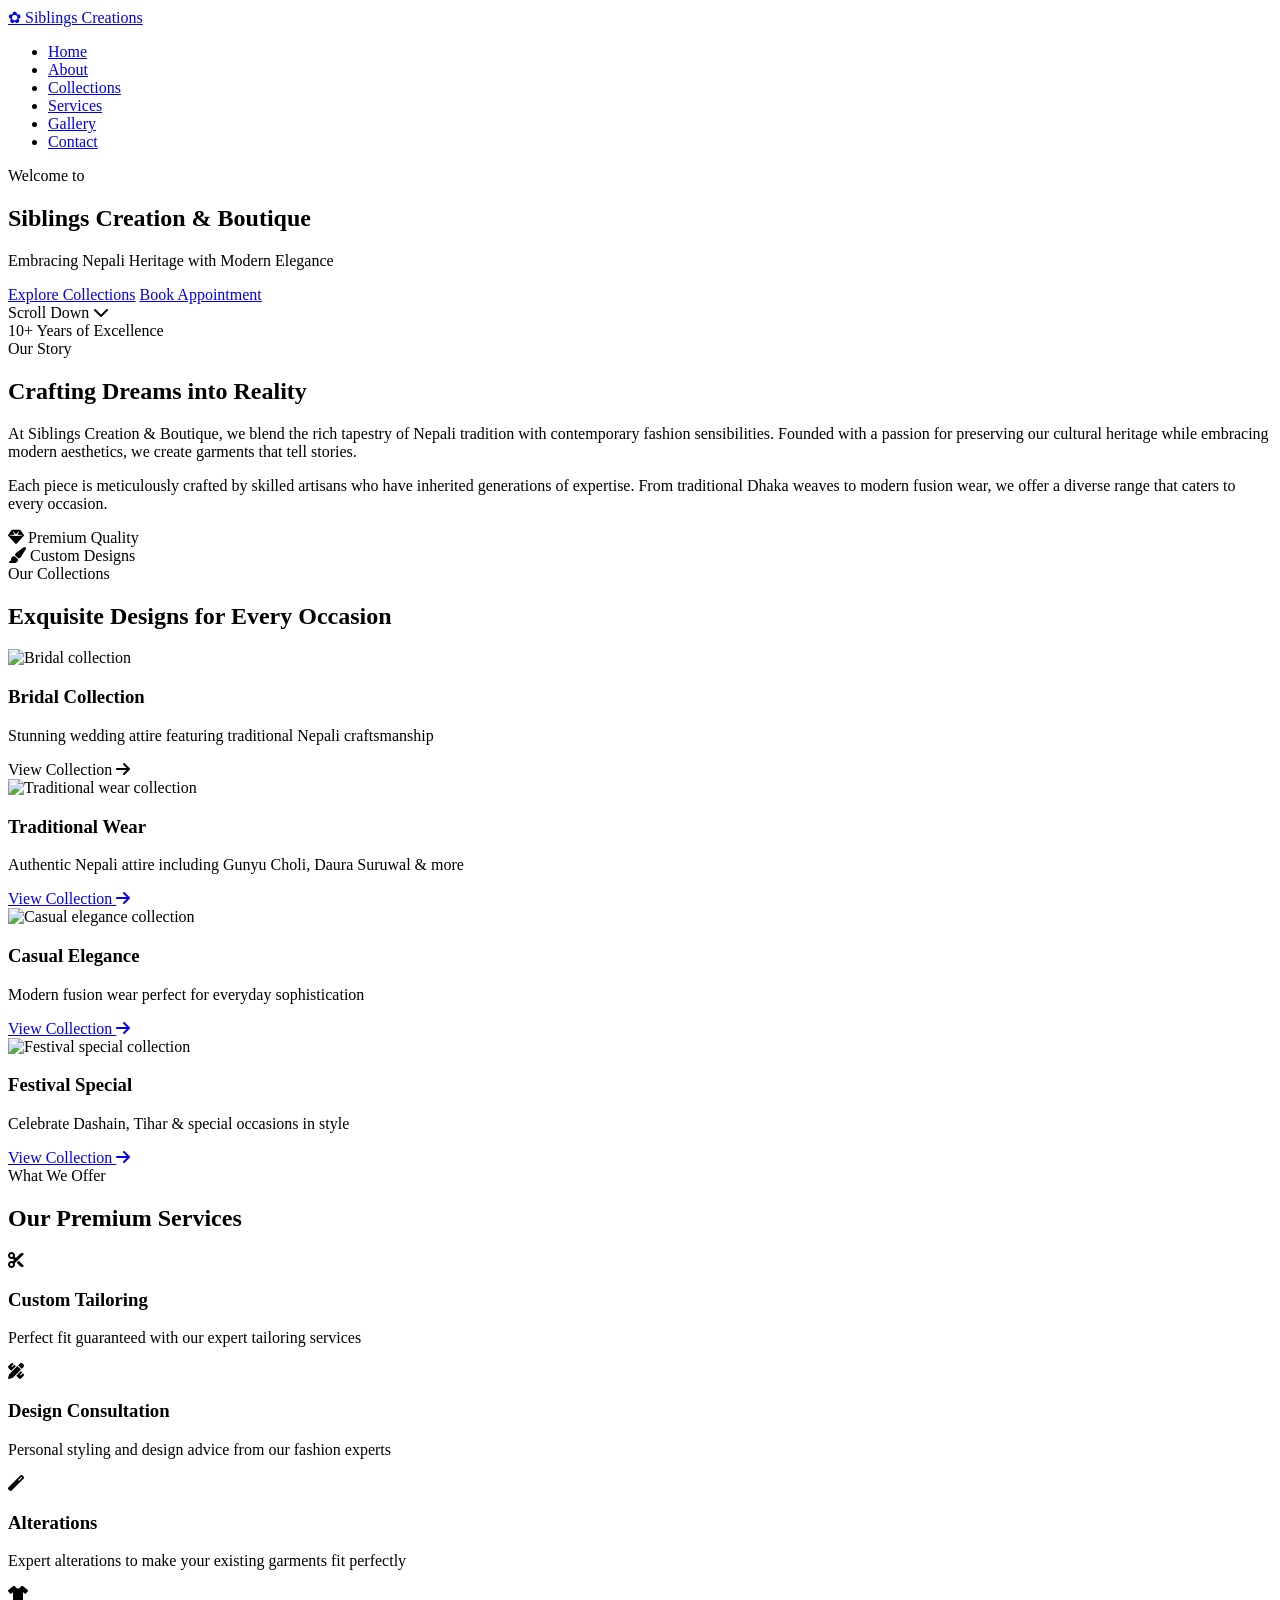
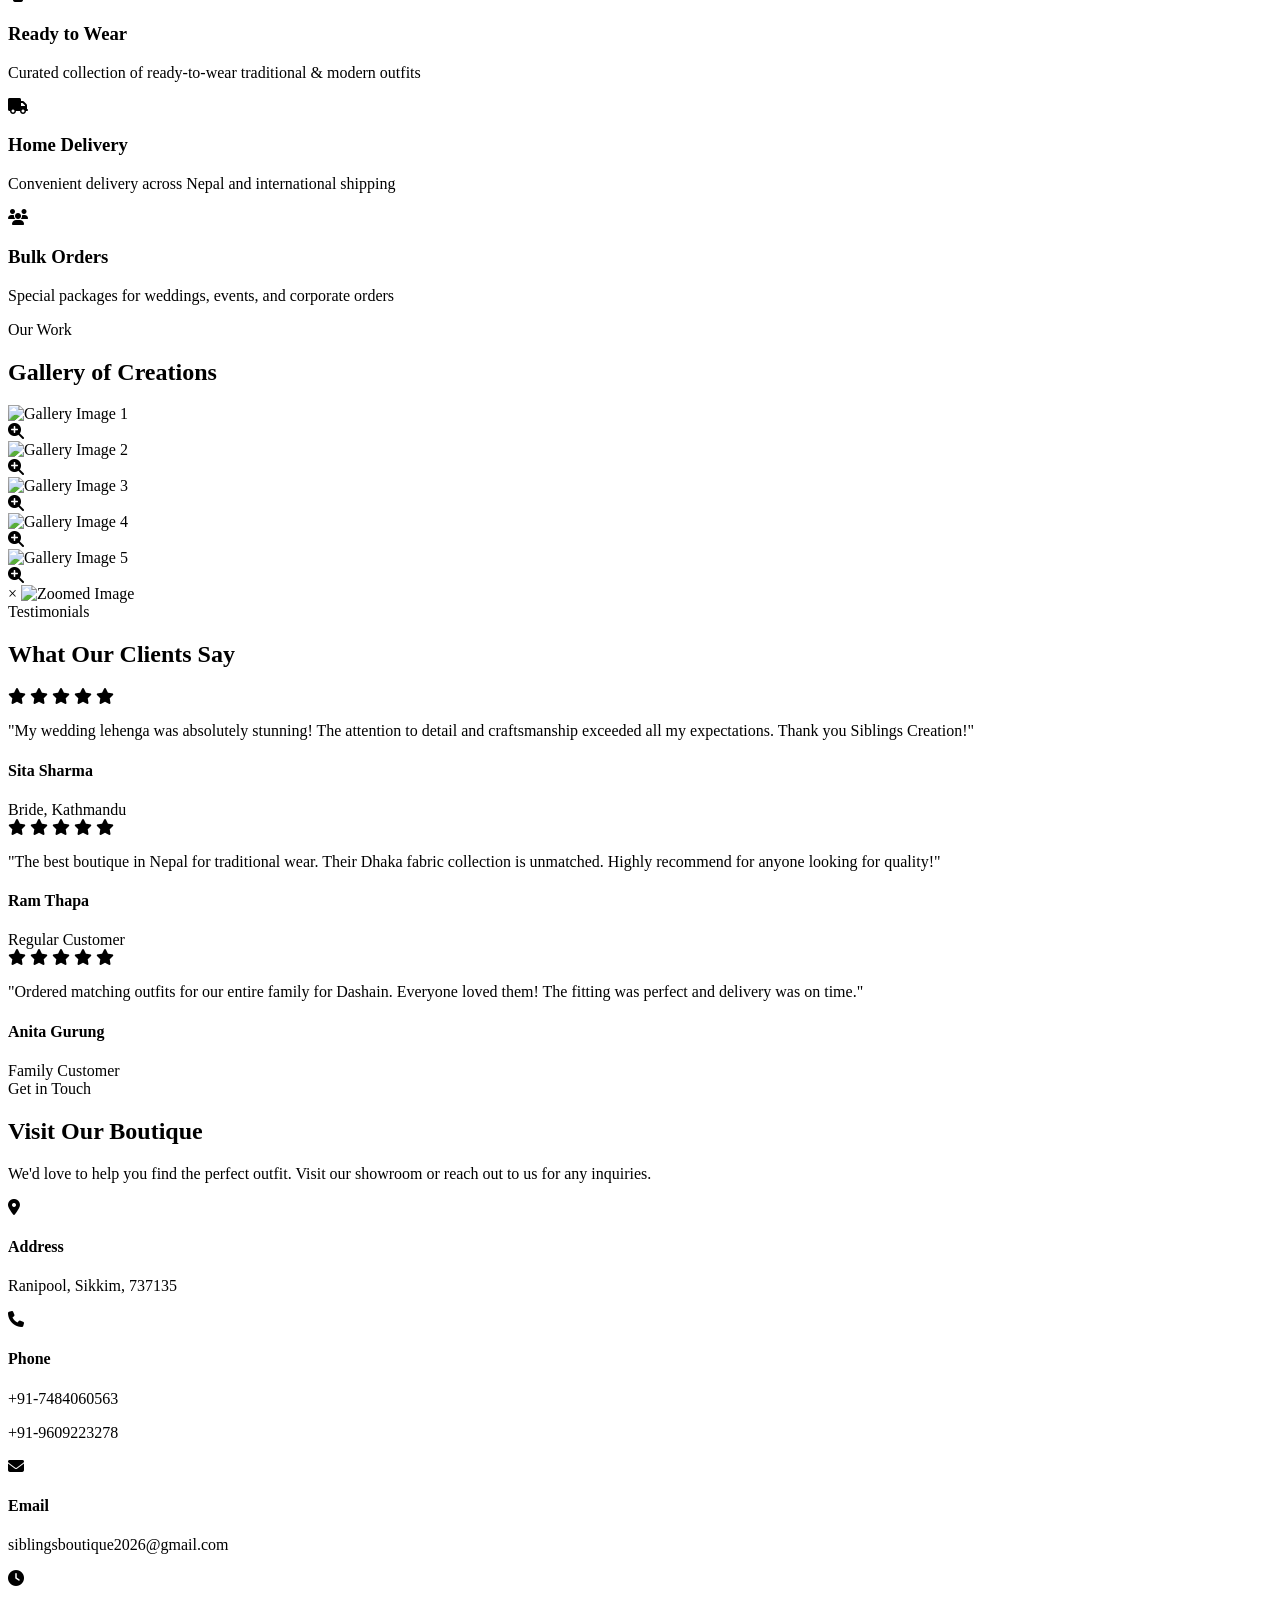
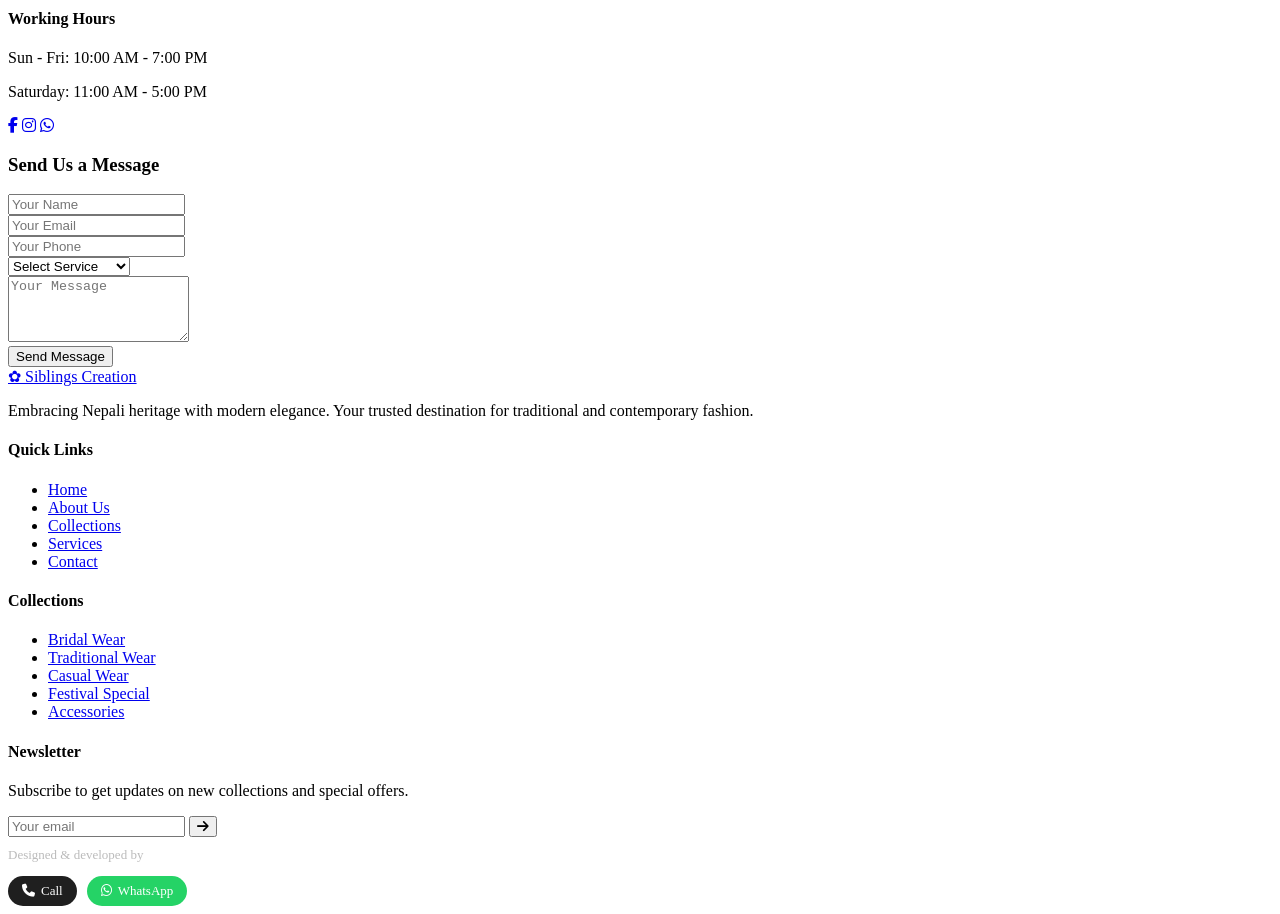
==== index.html @ 126a3dfa "ui fixes" ====
<!doctype html>
<html lang="en">
  <head>
    <meta charset="UTF-8" />
    <meta name="viewport" content="width=device-width, initial-scale=1.0" />
    <title>Siblings Creation & Boutique | Nepali Fashion House</title>
    <link rel="stylesheet" href="assets/style.css" />
    <!-- Load the banner image very fast -->
    <link
      rel="preload"
      as="image"
      href="./assets/images/others/banner_image_2.png"
    />
    <link rel="preconnect" href="https://fonts.googleapis.com" />
    <link rel="preconnect" href="https://fonts.gstatic.com" crossorigin />
    <link rel="preconnect" href="https://cdnjs.cloudflare.com" />
    <link rel="preconnect" href="https://cdn.jsdelivr.net" />
    <link
      href="https://fonts.googleapis.com/css2?family=Playfair+Display:wght@400;500;600;700&family=Poppins:wght@300;400;500;600&display=swap"
      rel="stylesheet"
    />
    <link
      rel="stylesheet"
      href="https://cdnjs.cloudflare.com/ajax/libs/font-awesome/6.4.0/css/all.min.css"
    />
  </head>
  <body>
    <!-- Navigation -->
    <nav class="navbar">
      <div class="nav-container">
        <a href="#" class="logo">
          <span class="logo-icon">✿</span>
          <span class="logo-text">Siblings Creations</span>
        </a>
        <ul class="nav-links">
          <li><a href="#home">Home</a></li>
          <li><a href="#about">About</a></li>
          <li><a href="#collections">Collections</a></li>
          <li><a href="#services">Services</a></li>
          <li><a href="#gallery">Gallery</a></li>
          <li><a href="#contact">Contact</a></li>
        </ul>
        <div class="nav-icons">
          <!-- <a href="#" class="icon"><i class="fas fa-search"></i></a>
          <a href="#" class="icon"><i class="fas fa-shopping-bag"></i></a> -->
        </div>
        <div class="hamburger">
          <span></span>
          <span></span>
          <span></span>
        </div>
      </div>
    </nav>

    <!-- Hero Section -->
    <section id="home" class="hero">
      <div class="hero-overlay"></div>
      <!-- <div class="hero-glass-panel left"></div>
      <div class="hero-glass-panel right"></div> -->
      <div class="hero-content">
        <p class="hero-subtitle">Welcome to</p>
        <h1 class="hero-title">Siblings Creation & Boutique</h1>
        <p class="hero-tagline">
          Embracing Nepali Heritage with Modern Elegance
        </p>
        <div class="hero-buttons">
          <a href="#collections" class="btn btn-primary">Explore Collections</a>
          <a href="#contact" class="btn btn-secondary">Book Appointment</a>
        </div>
      </div>
      <div class="scroll-indicator">
        <span>Scroll Down</span>
        <i class="fas fa-chevron-down"></i>
      </div>
    </section>

    <!-- About Section -->
    <section id="about" class="about">
      <div class="container">
        <div class="about-grid">
          <div class="about-image">
            <div class="image-frame">
              <div class="pattern-overlay"></div>
            </div>
            <div class="experience-badge">
              <span class="years">10+</span>
              <span class="text">Years of Excellence</span>
            </div>
          </div>
          <div class="about-content">
            <span class="section-subtitle">Our Story</span>
            <h2 class="section-title">Crafting Dreams into Reality</h2>
            <p class="about-text">
              At Siblings Creation & Boutique, we blend the rich tapestry of
              Nepali tradition with contemporary fashion sensibilities. Founded
              with a passion for preserving our cultural heritage while
              embracing modern aesthetics, we create garments that tell stories.
            </p>
            <p class="about-text">
              Each piece is meticulously crafted by skilled artisans who have
              inherited generations of expertise. From traditional Dhaka weaves
              to modern fusion wear, we offer a diverse range that caters to
              every occasion.
            </p>
            <div class="about-features">
              <div class="feature">
                <i class="fas fa-gem"></i>
                <span>Premium Quality</span>
              </div>
              <div class="feature">
                <i class="fas fa-paint-brush"></i>
                <span>Custom Designs</span>
              </div>
              <!-- <div class="feature">
                            <i class="fas fa-heart"></i>
                            <span>Made with Love</span>
                        </div> -->
            </div>
          </div>
        </div>
      </div>
    </section>

    <!-- Collections Section -->
    <section id="collections" class="collections">
      <div class="container">
        <div class="section-header">
          <span class="section-subtitle">Our Collections</span>
          <h2 class="section-title">Exquisite Designs for Every Occasion</h2>
        </div>
        <div class="collections-grid">
          <div class="collection-card">
            <div class="card-image">
              <img
                src="./assets/images/collections/bridal_collection.png?w=800&q=80"
                alt="Bridal collection"
                loading="lazy"
                decoding="async"
              />
            </div>
            <div class="card-content">
              <h3>Bridal Collection</h3>
              <p>
                Stunning wedding attire featuring traditional Nepali
                craftsmanship
              </p>
              <a
                src="./assets/images/collections/bridal_collection.png?w=800&q=80"
                class="card-link"
                >View Collection <i class="fas fa-arrow-right"></i
              ></a>
            </div>
          </div>
          <div class="collection-card">
            <div class="card-image">
              <img
                src="./assets/images/collections/traditional.png"
                alt="Traditional wear collection"
                loading="lazy"
                decoding="async"
              />
            </div>
            <div class="card-content">
              <h3>Traditional Wear</h3>
              <p>
                Authentic Nepali attire including Gunyu Choli, Daura Suruwal &
                more
              </p>
              <a href="#" class="card-link"
                >View Collection <i class="fas fa-arrow-right"></i
              ></a>
            </div>
          </div>
          <div class="collection-card">
            <div class="card-image">
              <img
                src="./assets/images/collections/casual_1.png"
                alt="Casual elegance collection"
                loading="lazy"
                decoding="async"
              />
            </div>
            <div class="card-content">
              <h3>Casual Elegance</h3>
              <p>Modern fusion wear perfect for everyday sophistication</p>
              <a href="#" class="card-link"
                >View Collection <i class="fas fa-arrow-right"></i
              ></a>
            </div>
          </div>
          <div class="collection-card">
            <div class="card-image">
              <img
                src="./assets/images/collections/festival_1.png"
                alt="Festival special collection"
                loading="lazy"
                decoding="async"
              />
            </div>
            <div class="card-content">
              <h3>Festival Special</h3>
              <p>Celebrate Dashain, Tihar & special occasions in style</p>
              <a href="#" class="card-link"
                >View Collection <i class="fas fa-arrow-right"></i
              ></a>
            </div>
          </div>
        </div>
      </div>
    </section>

    <!-- Services Section -->
    <section id="services" class="services">
      <div class="container">
        <div class="section-header light">
          <span class="section-subtitle">What We Offer</span>
          <h2 class="section-title">Our Premium Services</h2>
        </div>
        <div class="services-grid">
          <div class="service-card">
            <div class="service-icon">
              <i class="fas fa-cut"></i>
            </div>
            <h3>Custom Tailoring</h3>
            <p>Perfect fit guaranteed with our expert tailoring services</p>
          </div>
          <div class="service-card">
            <div class="service-icon">
              <i class="fas fa-pencil-ruler"></i>
            </div>
            <h3>Design Consultation</h3>
            <p>Personal styling and design advice from our fashion experts</p>
          </div>
          <div class="service-card">
            <div class="service-icon">
              <i class="fas fa-magic"></i>
            </div>
            <h3>Alterations</h3>
            <p>
              Expert alterations to make your existing garments fit perfectly
            </p>
          </div>
          <div class="service-card">
            <div class="service-icon">
              <i class="fas fa-tshirt"></i>
            </div>
            <h3>Ready to Wear</h3>
            <p>
              Curated collection of ready-to-wear traditional & modern outfits
            </p>
          </div>
          <div class="service-card">
            <div class="service-icon">
              <i class="fas fa-truck"></i>
            </div>
            <h3>Home Delivery</h3>
            <p>Convenient delivery across Nepal and international shipping</p>
          </div>
          <div class="service-card">
            <div class="service-icon">
              <i class="fas fa-users"></i>
            </div>
            <h3>Bulk Orders</h3>
            <p>Special packages for weddings, events, and corporate orders</p>
          </div>
        </div>
      </div>
    </section>

    <!-- Gallery Section -->
    <section id="gallery" class="gallery">
      <div class="container">
        <div class="section-header">
          <span class="section-subtitle">Our Work</span>
          <h2 class="section-title">Gallery of Creations</h2>
        </div>
        <div class="gallery-grid">
          <div
            class="gallery-item large"
            data-img="./assets/images/gallery/gallery_1.png"
          >
            <img
              src="./assets/images/gallery/gallery_1.png"
              alt="Gallery Image 1"
              class="gallery-img"
              loading="lazy"
              decoding="async"
            />
            <div class="gallery-overlay zoom-btn">
              <i class="fas fa-search-plus"></i>
            </div>
          </div>
          <div
            class="gallery-item"
            data-img="./assets/images/gallery/gallery_2.png"
          >
            <img
              src="./assets/images/gallery/gallery_2.png"
              alt="Gallery Image 2"
              class="gallery-img"
              loading="lazy"
              decoding="async"
            />
            <div class="gallery-overlay zoom-btn">
              <i class="fas fa-search-plus"></i>
            </div>
          </div>
          <div
            class="gallery-item"
            data-img="./assets/images/gallery/gallery_4.png"
          >
            <img
              src="./assets/images/gallery/gallery_4.png"
              alt="Gallery Image 3"
              class="gallery-img"
              loading="lazy"
              decoding="async"
            />
            <div class="gallery-overlay zoom-btn">
              <i class="fas fa-search-plus"></i>
            </div>
          </div>
          <div
            class="gallery-item tall"
            data-img="./assets/images/gallery/gallery_3.png"
          >
            <img
              src="./assets/images/gallery/gallery_3.png"
              alt="Gallery Image 4"
              class="gallery-img"
              loading="lazy"
              decoding="async"
            />
            <div class="gallery-overlay zoom-btn">
              <i class="fas fa-search-plus"></i>
            </div>
          </div>
          <div
            class="gallery-item"
            data-img="./assets/images/gallery/gallery_5.png?w=800&q=80"
          >
            <img
              src="./assets/images/gallery/gallery_5.png"
              alt="Gallery Image 5"
              class="gallery-img"
              loading="lazy"
              decoding="async"
            />
            <div class="gallery-overlay zoom-btn">
              <i class="fas fa-search-plus"></i>
            </div>
          </div>
          <!-- <div
            class="gallery-item"
            data-img="./assets/images/gallery/gallery_6.png?w=800&q=80"
          >
            <img
              src="./assets/images/gallery/gallery_6.png"
              alt="Gallery Image 6"
              class="gallery-img"
              loading="lazy"
              decoding="async"
            />
            <div class="gallery-overlay zoom-btn">
              <i class="fas fa-search-plus"></i>
            </div>
          </div> -->
        </div>
        <!-- Zoom Modal -->
        <div id="zoomModal" class="zoom-modal">
          <span class="zoom-close">&times;</span>
          <img class="zoom-modal-img" src="" alt="Zoomed Image" />
        </div>
      </div>
    </section>

    <!-- Testimonials Section -->
    <section class="testimonials">
      <div class="container">
        <div class="section-header">
          <span class="section-subtitle">Testimonials</span>
          <h2 class="section-title">What Our Clients Say</h2>
        </div>
        <div class="testimonials-grid">
          <div class="testimonial-card">
            <div class="stars">
              <i class="fas fa-star"></i>
              <i class="fas fa-star"></i>
              <i class="fas fa-star"></i>
              <i class="fas fa-star"></i>
              <i class="fas fa-star"></i>
            </div>
            <p class="testimonial-text">
              "My wedding lehenga was absolutely stunning! The attention to
              detail and craftsmanship exceeded all my expectations. Thank you
              Siblings Creation!"
            </p>
            <div class="testimonial-author">
              <div
                class="author-avatar"
                style="
                  background-image: url(&quot;https://images.unsplash.com/photo-1438761681033-6461ffad8d80?w=100&q=80&quot;);
                "
              ></div>
              <div class="author-info">
                <h4>Sita Sharma</h4>
                <span>Bride, Kathmandu</span>
              </div>
            </div>
          </div>
          <div class="testimonial-card">
            <div class="stars">
              <i class="fas fa-star"></i>
              <i class="fas fa-star"></i>
              <i class="fas fa-star"></i>
              <i class="fas fa-star"></i>
              <i class="fas fa-star"></i>
            </div>
            <p class="testimonial-text">
              "The best boutique in Nepal for traditional wear. Their Dhaka
              fabric collection is unmatched. Highly recommend for anyone
              looking for quality!"
            </p>
            <div class="testimonial-author">
              <div
                class="author-avatar"
                style="
                  background-image: url(&quot;https://images.unsplash.com/photo-1507003211169-0a1dd7228f2d?w=100&q=80&quot;);
                "
              ></div>
              <div class="author-info">
                <h4>Ram Thapa</h4>
                <span>Regular Customer</span>
              </div>
            </div>
          </div>
          <div class="testimonial-card">
            <div class="stars">
              <i class="fas fa-star"></i>
              <i class="fas fa-star"></i>
              <i class="fas fa-star"></i>
              <i class="fas fa-star"></i>
              <i class="fas fa-star"></i>
            </div>
            <p class="testimonial-text">
              "Ordered matching outfits for our entire family for Dashain.
              Everyone loved them! The fitting was perfect and delivery was on
              time."
            </p>
            <div class="testimonial-author">
              <div
                class="author-avatar"
                style="
                  background-image: url(&quot;https://images.unsplash.com/photo-1494790108377-be9c29b29330?w=100&q=80&quot;);
                "
              ></div>
              <div class="author-info">
                <h4>Anita Gurung</h4>
                <span>Family Customer</span>
              </div>
            </div>
          </div>
        </div>
      </div>
    </section>

    <!-- Contact Section -->
    <section id="contact" class="contact">
      <div class="container">
        <div class="contact-grid">
          <div class="contact-info">
            <span class="section-subtitle">Get in Touch</span>
            <h2 class="section-title">Visit Our Boutique</h2>
            <p class="contact-text">
              We'd love to help you find the perfect outfit. Visit our showroom
              or reach out to us for any inquiries.
            </p>
            <div class="info-items">
              <div class="info-item">
                <i class="fas fa-map-marker-alt"></i>
                <div>
                  <h4>Address</h4>
                  <p>Ranipool, Sikkim, 737135</p>
                </div>
              </div>
              <div class="info-item">
                <i class="fas fa-phone"></i>
                <div>
                  <h4>Phone</h4>
                  <p>+91-7484060563</p>
                  <p>+91-9609223278</p>
                </div>
              </div>
              <div class="info-item">
                <i class="fas fa-envelope"></i>
                <div>
                  <h4>Email</h4>
                  <p>siblingsboutique2026@gmail.com</p>
                </div>
              </div>
              <div class="info-item">
                <i class="fas fa-clock"></i>
                <div>
                  <h4>Working Hours</h4>
                  <p>Sun - Fri: 10:00 AM - 7:00 PM</p>
                  <p>Saturday: 11:00 AM - 5:00 PM</p>
                </div>
              </div>
            </div>
            <div class="social-links">
              <a href="#" class="social-link"
                ><i class="fab fa-facebook-f"></i
              ></a>
              <a href="#" class="social-link"
                ><i class="fab fa-instagram"></i
              ></a>
              <!-- <a href="#" class="social-link"><i class="fab fa-tiktok"></i></a> -->
              <a href="#" class="social-link"
                ><i class="fab fa-whatsapp"></i
              ></a>
            </div>
          </div>
          <div class="contact-form-container">
            <form class="contact-form" id="contact-form">
              <h3>Send Us a Message</h3>

              <div class="form-group">
                <input
                  type="text"
                  name="name"
                  placeholder="Your Name"
                  required
                />
              </div>

              <div class="form-group">
                <input
                  type="email"
                  name="email"
                  placeholder="Your Email"
                  required
                />
              </div>

              <div class="form-group">
                <input type="tel" name="phone" placeholder="Your Phone" />
              </div>

              <div class="form-group">
                <select name="service">
                  <option value="">Select Service</option>
                  <option value="Bridal Wear">Bridal Wear</option>
                  <option value="Traditional Wear">Traditional Wear</option>
                  <option value="Custom Tailoring">Custom Tailoring</option>
                  <option value="Alterations">Alterations</option>
                  <option value="Other">Other</option>
                </select>
              </div>

              <div class="form-group">
                <textarea
                  name="message"
                  placeholder="Your Message"
                  rows="4"
                  required
                ></textarea>
              </div>

              <button type="submit" class="btn btn-primary full-width">
                Send Message
              </button>
            </form>
          </div>
        </div>
      </div>
    </section>

    <!-- Footer -->
    <footer class="footer">
      <div class="container">
        <div class="footer-grid">
          <div class="footer-brand">
            <a href="#" class="footer-logo">
              <span class="logo-icon">✿</span>
              <span class="logo-text">Siblings Creation</span>
            </a>
            <p>
              Embracing Nepali heritage with modern elegance. Your trusted
              destination for traditional and contemporary fashion.
            </p>
          </div>
          <div class="footer-links">
            <h4>Quick Links</h4>
            <ul>
              <li><a href="#home">Home</a></li>
              <li><a href="#about">About Us</a></li>
              <li><a href="#collections">Collections</a></li>
              <li><a href="#services">Services</a></li>
              <li><a href="#contact">Contact</a></li>
            </ul>
          </div>
          <div class="footer-links">
            <h4>Collections</h4>
            <ul>
              <li><a href="#">Bridal Wear</a></li>
              <li><a href="#">Traditional Wear</a></li>
              <li><a href="#">Casual Wear</a></li>
              <li><a href="#">Festival Special</a></li>
              <li><a href="#">Accessories</a></li>
            </ul>
          </div>
          <div class="footer-newsletter">
            <h4>Newsletter</h4>
            <p>
              Subscribe to get updates on new collections and special offers.
            </p>
            <form class="newsletter-form">
              <input type="email" placeholder="Your email" />
              <button type="submit"><i class="fas fa-arrow-right"></i></button>
            </form>
          </div>
        </div>
        <div class="footer-bottom">
          <!-- Font Awesome (add in <head> if not already added) -->

          <style>
            .footer-dev {
              margin-top: 10px;
              font-size: 13px;
              color: #bbb;
            }

            .footer-dev strong {
              color: #fff;
            }

            .footer-actions {
              margin-top: 8px;
              display: flex;
              gap: 10px;
              flex-wrap: wrap;
            }

            .footer-btn {
              display: inline-flex;
              align-items: center;
              gap: 6px;
              padding: 7px 14px;
              border-radius: 999px;
              font-size: 13px;
              font-weight: 500;
              text-decoration: none;
              transition: all 0.2s ease;
            }

            .call-btn {
              background: #1f1f1f;
              color: #fff;
            }

            .call-btn:hover {
              background: #333;
            }

            .whatsapp-btn {
              background: #25d366;
              color: #fff;
            }

            .whatsapp-btn:hover {
              background: #1ebe5d;
            }
          </style>

          <p class="footer-dev">
            Designed & developed by <strong>Sagar Adhikari</strong>
          </p>

          <div class="footer-actions">
            <a href="tel:+917584060563" class="footer-btn call-btn">
              <i class="fa-solid fa-phone"></i> Call
            </a>

            <a
              href="https://wa.me/917584060563?text=Hi%20Sagar,%20I%20want%20to%20contact%20you"
              target="_blank"
              class="footer-btn whatsapp-btn"
            >
              <i class="fa-brands fa-whatsapp"></i> WhatsApp
            </a>
          </div>
        </div>
      </div>
    </footer>

    <script
      src="https://cdn.jsdelivr.net/npm/emailjs-com@3/dist/email.min.js"
      defer
    ></script>
    <script type="module">
      // Navbar scroll effect
      window.addEventListener("scroll", function () {
        const navbar = document.querySelector(".navbar");
        if (window.scrollY > 50) {
          navbar.classList.add("scrolled");
        } else {
          navbar.classList.remove("scrolled");
        }
      });

      // Mobile menu toggle
      const hamburger = document.querySelector(".hamburger");
      const navLinks = document.querySelector(".nav-links");

      hamburger.addEventListener("click", function () {
        hamburger.classList.toggle("active");
        navLinks.classList.toggle("active");
      });

      // Smooth scroll for navigation links
      document.querySelectorAll('a[href^="#"]').forEach((anchor) => {
        anchor.addEventListener("click", function (e) {
          e.preventDefault();
          const target = document.querySelector(this.getAttribute("href"));
          if (target) {
            target.scrollIntoView({
              behavior: "smooth",
              block: "start",
            });
            // Close mobile menu if open
            hamburger.classList.remove("active");
            navLinks.classList.remove("active");
          }
        });
      });

      // Animate elements on scroll
      const observerOptions = {
        threshold: 0.1,
        rootMargin: "0px 0px -50px 0px",
      };

      const observer = new IntersectionObserver((entries) => {
        entries.forEach((entry) => {
          if (entry.isIntersecting) {
            entry.target.classList.add("animate");
          }
        });
      }, observerOptions);

      document
        .querySelectorAll(
          ".collection-card, .service-card, .testimonial-card, .gallery-item",
        )
        .forEach((el) => {
          observer.observe(el);
        });

      // Gallery Zoom Feature
      // Zoom on hover (CSS handled), Zoom on click (JS modal)
      document.querySelectorAll(".gallery-overlay.zoom-btn").forEach((btn) => {
        btn.addEventListener("click", function (e) {
          e.stopPropagation();
          const galleryItem = btn.closest(".gallery-item");
          const imgSrc = galleryItem.getAttribute("data-img");
          const modal = document.getElementById("zoomModal");
          const modalImg = modal.querySelector(".zoom-modal-img");
          modalImg.src = imgSrc;
          modal.style.display = "flex";
        });
      });
      document.querySelector(".zoom-close").onclick = function () {
        document.getElementById("zoomModal").style.display = "none";
      };
      document.getElementById("zoomModal").onclick = function (e) {
        if (e.target === this) this.style.display = "none";
      };
    </script>

    <script type="module">
      document.addEventListener("DOMContentLoaded", function () {
        emailjs.init("EKF-AGamdb8xnqIdV");

        const form = document.getElementById("contact-form");

        form.addEventListener("submit", function (e) {
          e.preventDefault();

          const data = {
            name: form.name.value,
            email: form.email.value,
            time: new Date().toLocaleString(),
            message: `Name: ${form.name.value}
            Contact: ${form.phone.value}
            Interested in: ${form.service.value}
            Message: ${form.message.value}`,
          };

          emailjs
            .send("service_w2xlf6d", "template_p185k4a", data)
            .then(() => {
              alert("Message sent!");
              form.reset();
            })
            .catch((err) => {
              console.error(err);
              alert("Failed to send");
            });
        });
      });
    </script>
  </body>
</html>
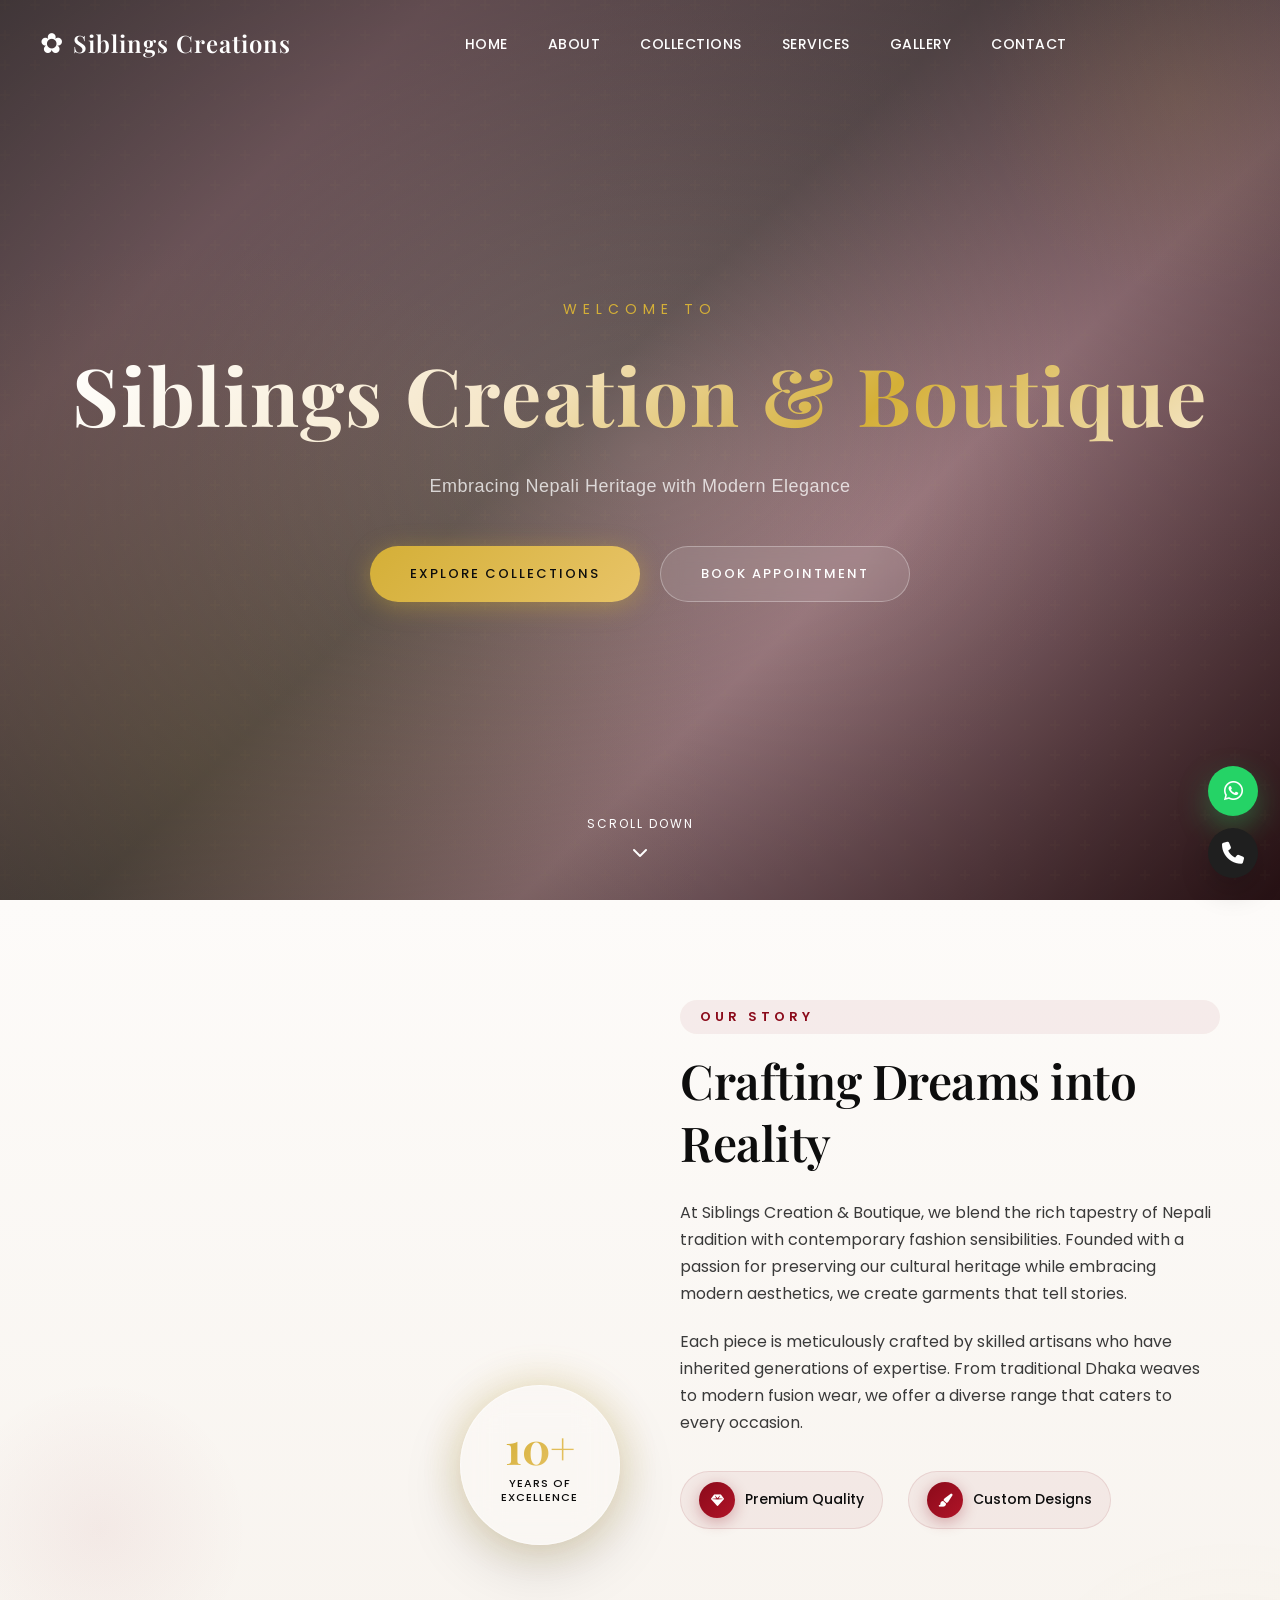
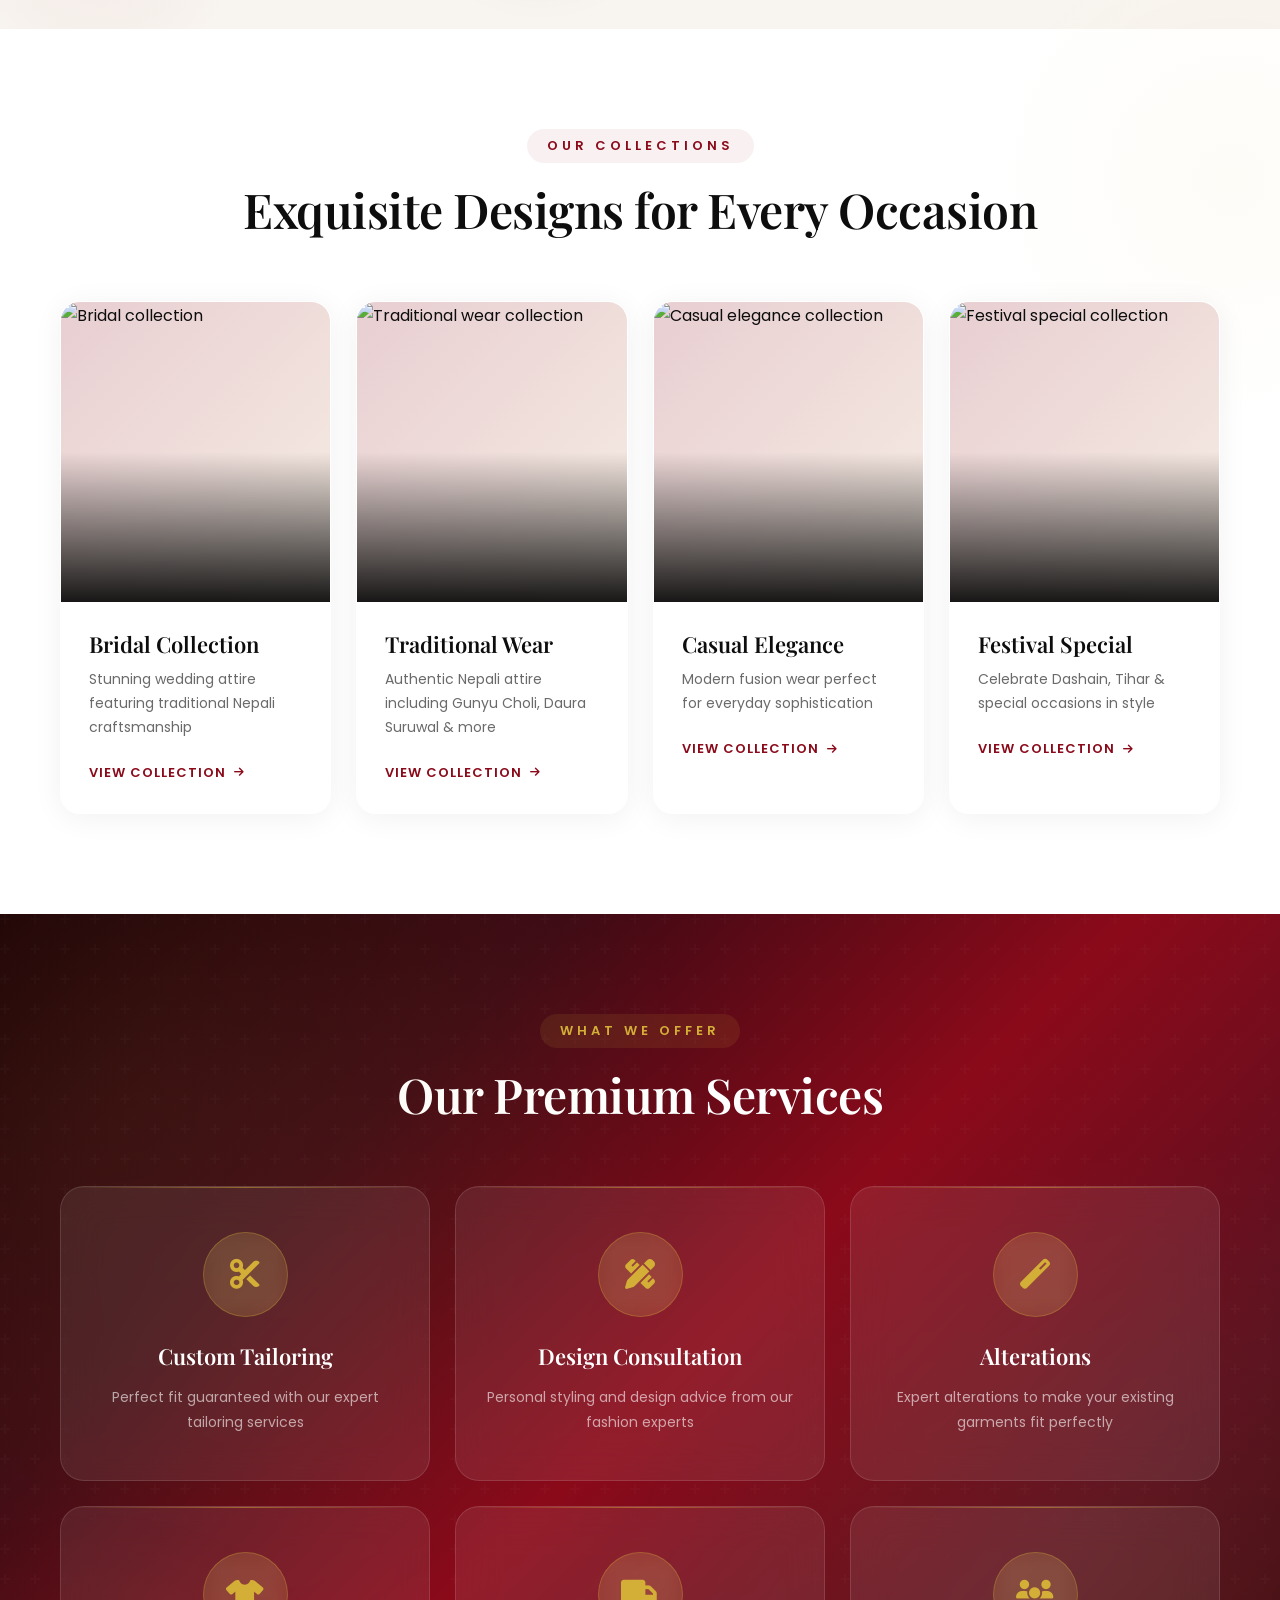
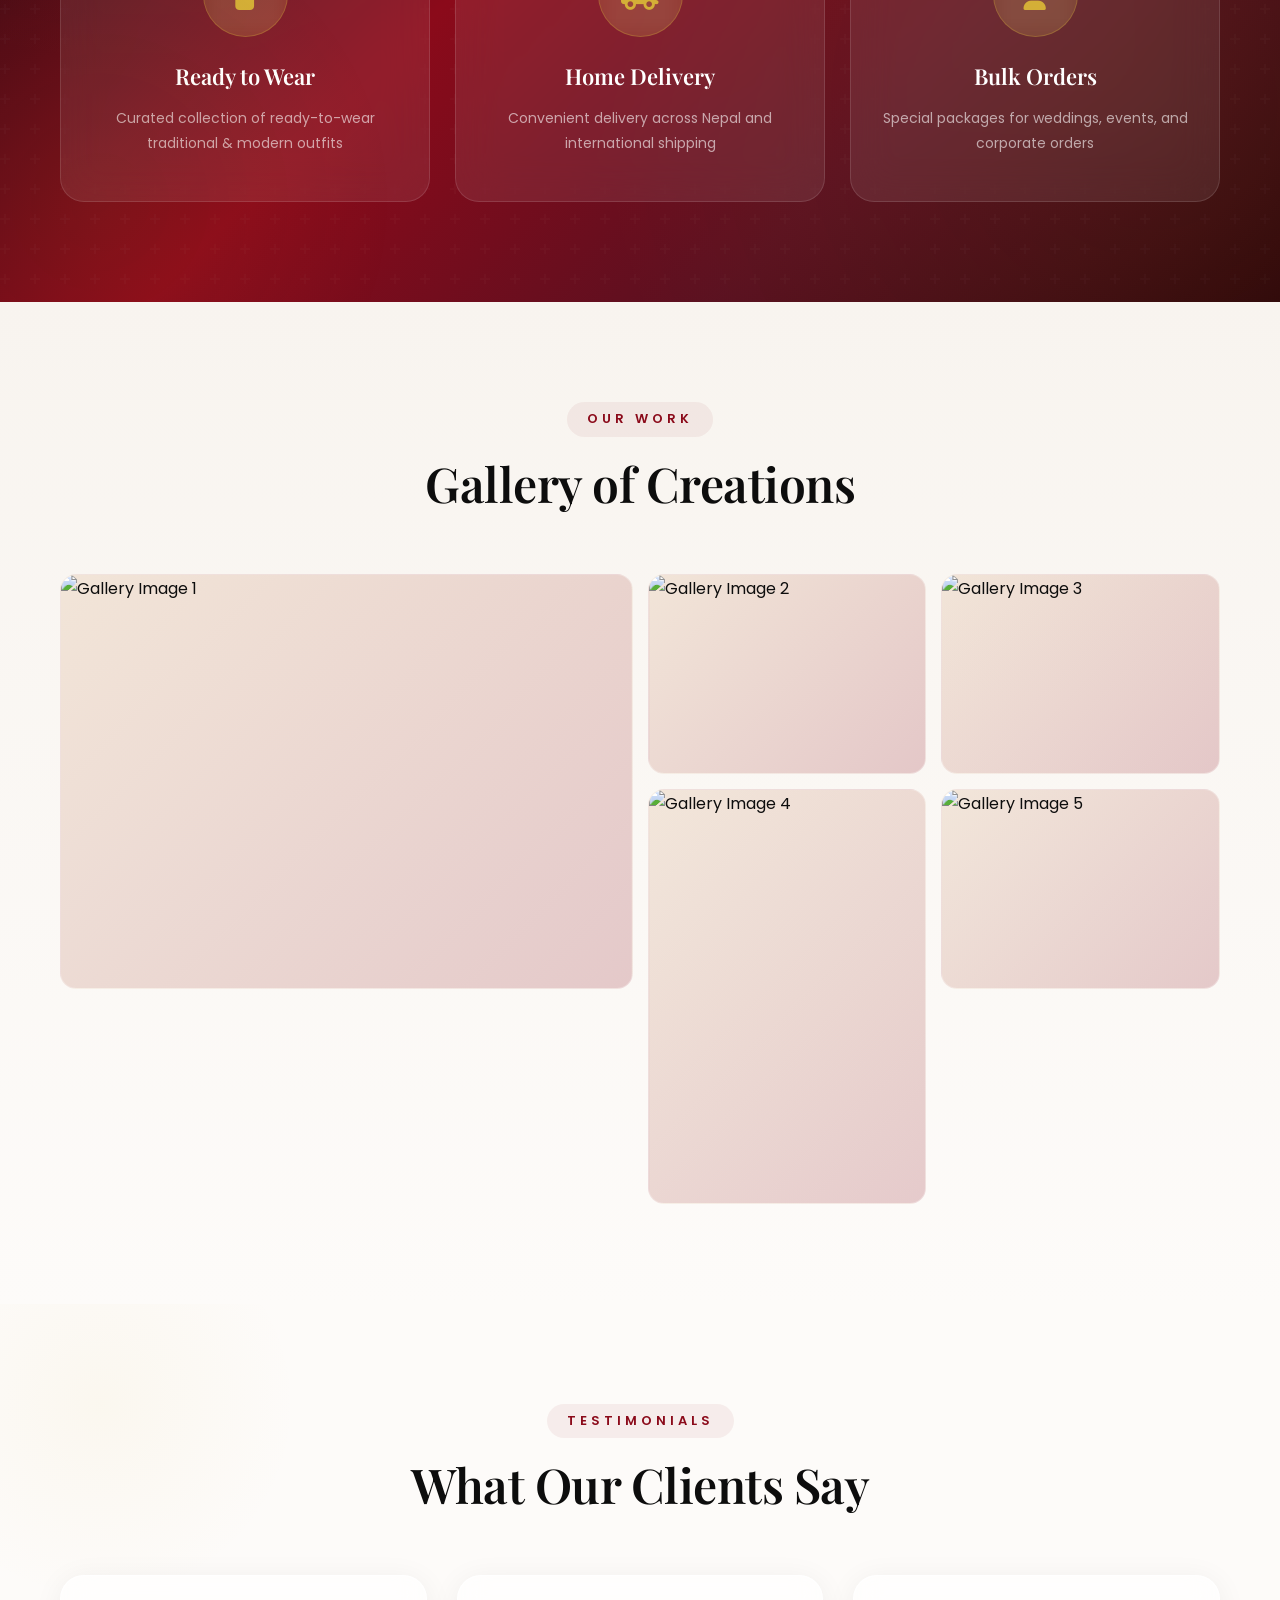
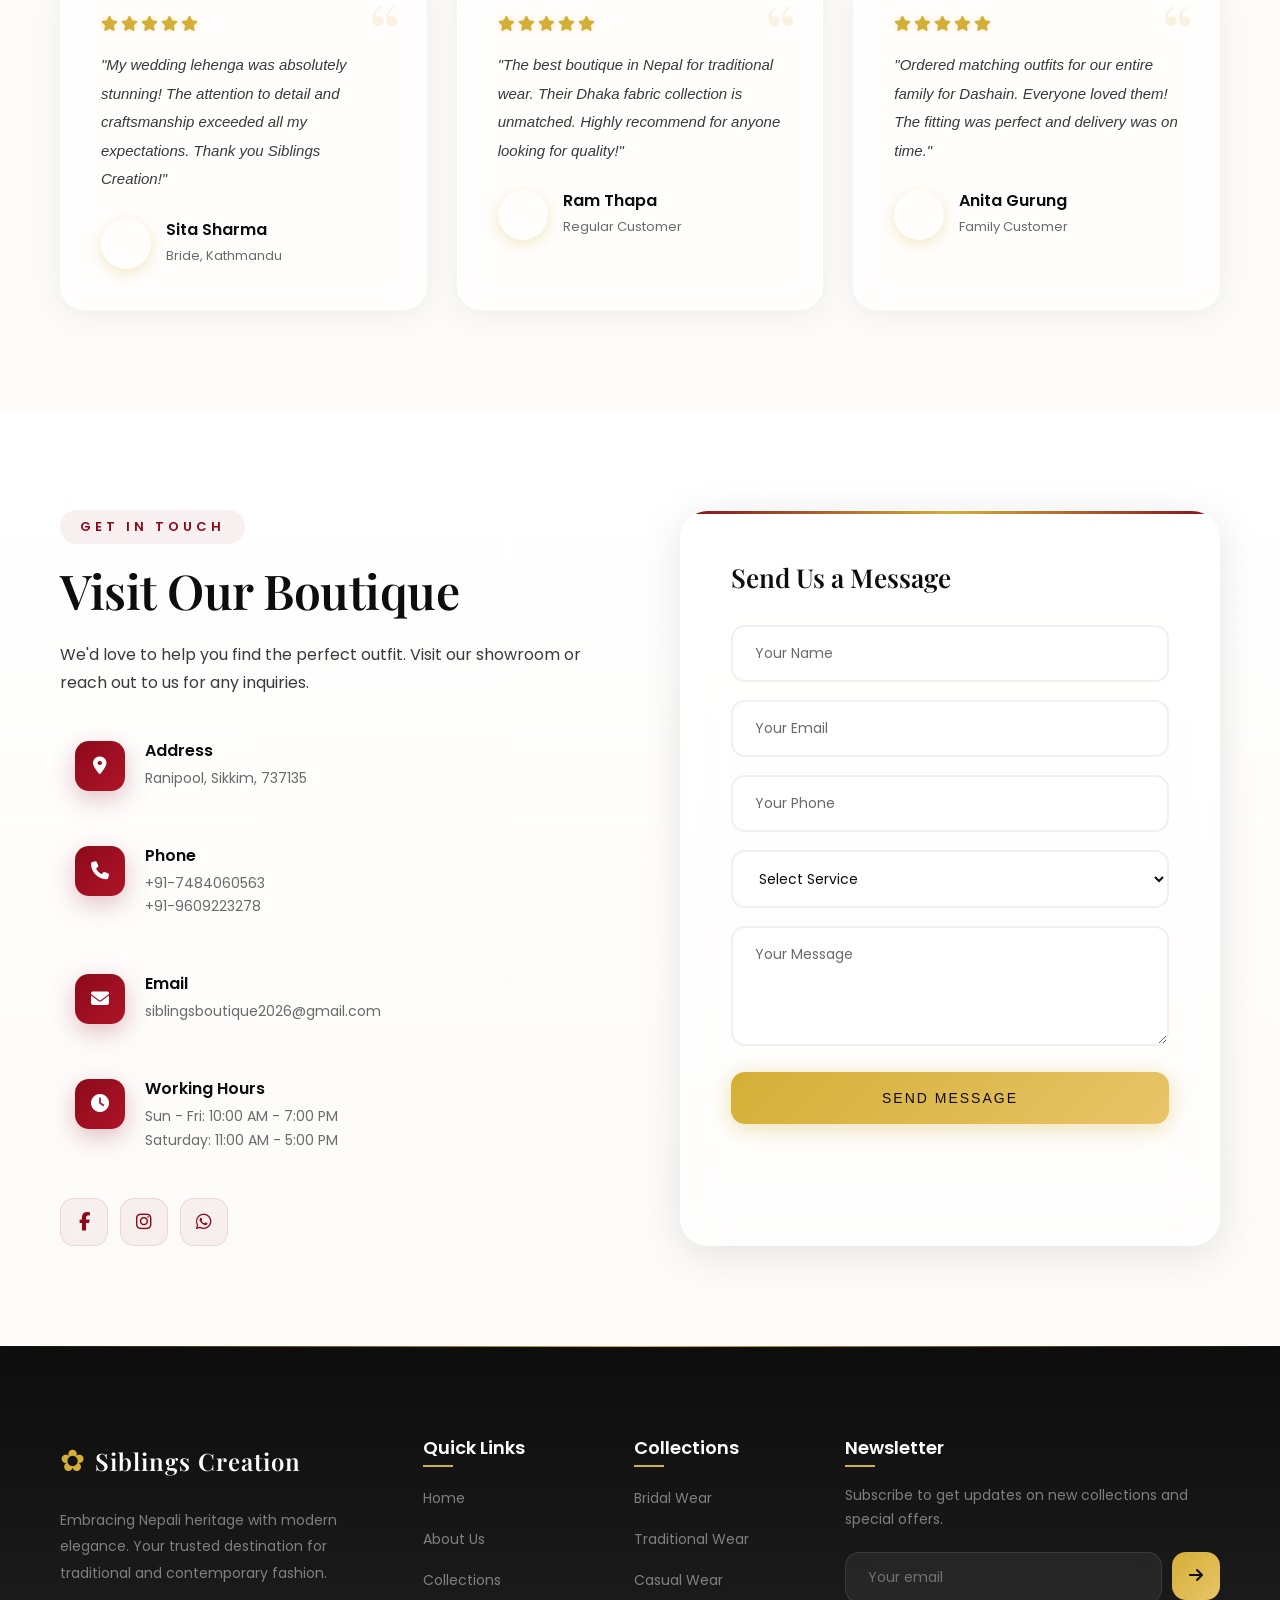
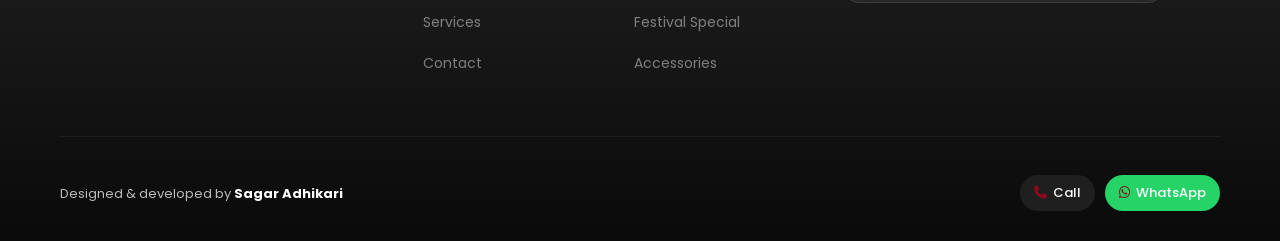
==== commit c1379eaa: "added whatsapp and call button" ====
--- a/index.html
+++ b/index.html
@@ -693,6 +693,25 @@
       </div>
     </footer>
 
+    <div class="floating-actions" aria-label="Quick contact">
+      <a
+        class="floating-action floating-whatsapp"
+        href="https://wa.me/917584060563?text=Hi%20Sagar,%20some%20message%20"
+        target="_blank"
+        rel="noopener noreferrer"
+        aria-label="Chat on WhatsApp"
+      >
+        <i class="fa-brands fa-whatsapp"></i>
+      </a>
+      <a
+        class="floating-action floating-call"
+        href="tel:+917584060563"
+        aria-label="Call now"
+      >
+        <i class="fa-solid fa-phone"></i>
+      </a>
+    </div>
+
     <script
       src="https://cdn.jsdelivr.net/npm/emailjs-com@3/dist/email.min.js"
       defer
--- a/assets/style.css
+++ b/assets/style.css
@@ -0,0 +1,1964 @@
+/* Gallery Zoom Styles */
+.gallery-item {
+  position: relative;
+  overflow: hidden;
+}
+.gallery-img {
+  width: 100%;
+  height: 100%;
+  object-fit: cover;
+  transition: transform 0.4s cubic-bezier(0.4, 0, 0.2, 1);
+}
+.gallery-item:hover .gallery-img {
+  transform: scale(1.12);
+  filter: brightness(0.92) contrast(1.1);
+}
+.gallery-overlay.zoom-btn {
+  position: absolute;
+  top: 50%;
+  left: 50%;
+  transform: translate(-50%, -50%);
+  background: rgba(0, 0, 0, 0.5);
+  color: #fff;
+  border-radius: 50%;
+  width: 98px;
+  height: 98px;
+  display: flex;
+  align-items: center;
+  justify-content: center;
+  opacity: 0;
+  transition: opacity 0.3s;
+  cursor: pointer;
+  z-index: 2;
+}
+.gallery-item:hover .gallery-overlay.zoom-btn {
+  opacity: 1;
+}
+
+/* Zoom Modal */
+.zoom-modal {
+  display: none;
+  position: fixed;
+  z-index: 9999;
+  left: 0;
+  top: 0;
+  width: 100vw;
+  height: 100vh;
+  background: rgba(0, 0, 0, 0.8);
+  align-items: center;
+  justify-content: center;
+  flex-direction: column;
+}
+.zoom-modal-img {
+  max-width: 90vw;
+  max-height: 80vh;
+  border-radius: 12px;
+  box-shadow: 0 8px 32px rgba(0, 0, 0, 0.4);
+  animation: zoomIn 0.3s;
+}
+@keyframes zoomIn {
+  from {
+    transform: scale(0.8);
+    opacity: 0;
+  }
+  to {
+    transform: scale(1);
+    opacity: 1;
+  }
+}
+.zoom-close {
+  position: absolute;
+  top: 32px;
+  right: 48px;
+  font-size: 2.5rem;
+  color: #fff;
+  cursor: pointer;
+  z-index: 10001;
+  transition: color 0.2s;
+}
+.zoom-close:hover {
+  color: #ffb6c1;
+}
+/* ========================================
+   Siblings Creation & Boutique
+   Premium Glassmorphism Nepali Fashion Website
+   ======================================== */
+
+/* CSS Variables */
+:root {
+  --primary-color: #8b0a1a;
+  --primary-dark: #5a0610;
+  --primary-light: #b01428;
+  --secondary-color: #d4a574;
+  --secondary-light: #e8c9a8;
+  --accent-gold: #d4af37;
+  --accent-gold-light: #f4e4b5;
+  --accent-rose-gold: #b76e79;
+  --text-dark: #0d0d0d;
+  --text-medium: #3a3a3a;
+  --text-light: #6a6a6a;
+  --white: #ffffff;
+  --off-white: #fdfbf9;
+  --cream: #f8f4ef;
+  --border-color: #e8e3db;
+
+  /* Premium Glass Effects */
+  --glass-bg: rgba(255, 255, 255, 0.15);
+  --glass-bg-light: rgba(255, 255, 255, 0.25);
+  --glass-bg-dark: rgba(0, 0, 0, 0.1);
+  --glass-border: rgba(255, 255, 255, 0.3);
+  --glass-border-dark: rgba(255, 255, 255, 0.1);
+  --glass-shadow: 0 8px 32px rgba(0, 0, 0, 0.1);
+  --glass-blur: blur(20px);
+  --glass-blur-heavy: blur(40px);
+
+  /* Premium Shadows */
+  --shadow-soft: 0 4px 30px rgba(0, 0, 0, 0.06);
+  --shadow-medium: 0 8px 40px rgba(0, 0, 0, 0.1);
+  --shadow-strong: 0 20px 60px rgba(0, 0, 0, 0.15);
+  --shadow-glow: 0 0 40px rgba(212, 175, 55, 0.3);
+  --shadow-glow-red: 0 0 60px rgba(139, 10, 26, 0.2);
+
+  --transition-fast: 0.3s cubic-bezier(0.4, 0, 0.2, 1);
+  --transition-medium: 0.5s cubic-bezier(0.4, 0, 0.2, 1);
+  --transition-slow: 0.8s cubic-bezier(0.4, 0, 0.2, 1);
+  --font-heading: "Playfair Display", serif;
+  --font-body: "Poppins", sans-serif;
+}
+
+/* Reset & Base Styles */
+* {
+  margin: 0;
+  padding: 0;
+  box-sizing: border-box;
+}
+
+html {
+  scroll-behavior: smooth;
+  width: 100%;
+  overflow-x: hidden;
+}
+
+body {
+  font-family: var(--font-body);
+  font-size: 16px;
+  line-height: 1.7;
+  color: var(--text-dark);
+  background-color: var(--white);
+  overflow-x: hidden;
+  width: 100%;
+}
+
+h1,
+h2,
+h3,
+h4,
+h5,
+h6 {
+  font-family: var(--font-heading);
+  font-weight: 600;
+  line-height: 1.3;
+}
+
+a {
+  text-decoration: none;
+  color: inherit;
+  transition: var(--transition-fast);
+}
+
+ul {
+  list-style: none;
+}
+
+img {
+  max-width: 100%;
+  height: auto;
+}
+
+.container {
+  max-width: 1200px;
+  margin: 0 auto;
+  padding: 0 20px;
+}
+
+/* ========================================
+   Navigation
+   ======================================== */
+.navbar {
+  position: fixed;
+  top: 0;
+  left: 0;
+  width: 100%;
+  z-index: 1000;
+  padding: 20px 0;
+  transition: var(--transition-medium);
+}
+
+.navbar.scrolled {
+  background: rgba(255, 255, 255, 0.65);
+  backdrop-filter: var(--glass-blur);
+  -webkit-backdrop-filter: var(--glass-blur);
+  padding: 12px 0;
+  box-shadow: 0 4px 30px rgba(0, 0, 0, 0.08);
+  border-bottom: 1px solid rgba(255, 255, 255, 0.5);
+}
+
+.nav-container {
+  max-width: 1400px;
+  margin: 0 auto;
+  padding: 0 40px;
+  display: flex;
+  align-items: center;
+  justify-content: space-between;
+}
+
+.logo {
+  display: flex;
+  align-items: center;
+  gap: 10px;
+  color: var(--white);
+  transition: var(--transition-fast);
+}
+
+.navbar.scrolled .logo {
+  color: var(--primary-color);
+}
+
+.logo-icon {
+  font-size: 28px;
+}
+
+.logo-text {
+  font-family: var(--font-heading);
+  font-size: 24px;
+  font-weight: 600;
+  letter-spacing: 1px;
+}
+
+.nav-links {
+  display: flex;
+  gap: 40px;
+}
+
+.nav-links a {
+  color: var(--white);
+  font-size: 14px;
+  font-weight: 500;
+  letter-spacing: 0.5px;
+  text-transform: uppercase;
+  position: relative;
+}
+
+.navbar.scrolled .nav-links a {
+  color: var(--text-dark);
+}
+
+.nav-links a::after {
+  content: "";
+  position: absolute;
+  bottom: -5px;
+  left: 0;
+  width: 0;
+  height: 2px;
+  background: var(--accent-gold);
+  transition: var(--transition-fast);
+}
+
+.nav-links a:hover::after {
+  width: 100%;
+}
+
+.nav-icons {
+  display: flex;
+  gap: 20px;
+}
+
+.nav-icons .icon {
+  color: var(--white);
+  font-size: 18px;
+}
+
+.navbar.scrolled .nav-icons .icon {
+  color: var(--text-dark);
+}
+
+.nav-icons .icon:hover {
+  color: var(--accent-gold);
+}
+
+.hamburger {
+  display: none;
+  flex-direction: column;
+  gap: 5px;
+  cursor: pointer;
+}
+
+.hamburger span {
+  display: block;
+  width: 25px;
+  height: 2px;
+  background: var(--white);
+  transition: var(--transition-fast);
+}
+
+.navbar.scrolled .hamburger span {
+  background: var(--text-dark);
+}
+
+/* ========================================
+   Hero Section
+   ======================================== */
+.hero {
+  position: relative;
+  height: 100vh;
+  min-height: 700px;
+  display: flex;
+  align-items: center;
+  justify-content: center;
+  background:
+    linear-gradient(
+      135deg,
+      rgba(26, 0, 5, 0.65) 0%,
+      rgba(61, 10, 20, 0.6) 20%,
+      rgba(19, 1, 3, 0.65) 45%,
+      rgba(90, 16, 32, 0.5) 65%,
+      rgba(42, 3, 8, 0.9) 100%
+    ),
+    url("./images/others/banner_image_2.png") center/cover no-repeat;
+  overflow: hidden;
+}
+
+.hero::before {
+  content: "";
+  position: absolute;
+  top: 0;
+  left: 0;
+  width: 100%;
+  height: 100%;
+  background-image:
+    radial-gradient(
+      circle at 15% 85%,
+      rgba(212, 175, 55, 0.15) 0%,
+      transparent 40%
+    ),
+    radial-gradient(
+      circle at 85% 15%,
+      rgba(183, 110, 121, 0.15) 0%,
+      transparent 40%
+    ),
+    radial-gradient(
+      circle at 50% 50%,
+      rgba(212, 165, 116, 0.08) 0%,
+      transparent 60%
+    ),
+    url("data:image/svg+xml,%3Csvg width='60' height='60' viewBox='0 0 60 60' xmlns='http://www.w3.org/2000/svg'%3E%3Cg fill='none' fill-rule='evenodd'%3E%3Cg fill='%23C9A961' fill-opacity='0.04'%3E%3Cpath d='M36 34v-4h-2v4h-4v2h4v4h2v-4h4v-2h-4zm0-30V0h-2v4h-4v2h4v4h2V6h4V4h-4zM6 34v-4H4v4H0v2h4v4h2v-4h4v-2H6zM6 4V0H4v4H0v2h4v4h2V6h4V4H6z'/%3E%3C/g%3E%3C/g%3E%3C/svg%3E");
+}
+
+/* Floating glass orbs */
+.hero::after {
+  content: "";
+  position: absolute;
+  width: 400px;
+  height: 400px;
+  border-radius: 50%;
+  background: radial-gradient(
+    circle,
+    rgba(212, 175, 55, 0.08),
+    transparent 70%
+  );
+  top: -100px;
+  right: -100px;
+  animation: floatOrb 8s ease-in-out infinite;
+}
+
+@keyframes floatOrb {
+  0%,
+  100% {
+    transform: translate(0, 0) scale(1);
+  }
+  50% {
+    transform: translate(-30px, 30px) scale(1.1);
+  }
+}
+
+.hero-overlay {
+  position: absolute;
+  top: 0;
+  left: 0;
+  width: 100%;
+  height: 100%;
+  background: radial-gradient(
+    ellipse at center,
+    transparent 0%,
+    rgba(0, 0, 0, 0.4) 100%
+  );
+}
+
+/* Floating glass panels in hero */
+.hero-glass-panel {
+  position: absolute;
+  border-radius: 30px;
+  background: rgba(255, 255, 255, 0.04);
+  backdrop-filter: blur(2px);
+  border: 1px solid rgba(255, 255, 255, 0.06);
+}
+
+.hero-glass-panel.left {
+  width: 300px;
+  height: 400px;
+  top: 10%;
+  left: -100px;
+  transform: rotate(-15deg);
+  animation: floatPanel 10s ease-in-out infinite;
+}
+
+.hero-glass-panel.right {
+  width: 250px;
+  height: 350px;
+  bottom: 5%;
+  right: -80px;
+  transform: rotate(10deg);
+  animation: floatPanel 12s ease-in-out infinite reverse;
+}
+
+@keyframes floatPanel {
+  0%,
+  100% {
+    transform: rotate(-15deg) translateY(0);
+  }
+  50% {
+    transform: rotate(-12deg) translateY(-20px);
+  }
+}
+
+.hero-content {
+  position: relative;
+  text-align: center;
+  color: var(--white);
+  padding: 0 20px;
+  animation: fadeInUp 1.2s ease-out;
+}
+
+@keyframes fadeInUp {
+  from {
+    opacity: 0;
+    transform: translateY(40px);
+  }
+  to {
+    opacity: 1;
+    transform: translateY(0);
+  }
+}
+
+.hero-subtitle {
+  font-size: 14px;
+  letter-spacing: 6px;
+  text-transform: uppercase;
+  color: var(--accent-gold);
+  margin-bottom: 20px;
+  font-weight: 400;
+}
+
+.hero-title {
+  font-size: clamp(40px, 8vw, 80px);
+  font-weight: 700;
+  margin-bottom: 25px;
+  background: linear-gradient(
+    135deg,
+    var(--white) 0%,
+    #f5e6c8 40%,
+    var(--accent-gold) 70%,
+    #f5e6c8 100%
+  );
+  -webkit-background-clip: text;
+  -webkit-text-fill-color: transparent;
+  background-clip: text;
+  text-shadow: none;
+  letter-spacing: 2px;
+}
+
+.hero-tagline {
+  font-size: 18px;
+  font-weight: 300;
+  max-width: 550px;
+  margin: 0 auto 45px;
+  color: rgba(255, 255, 255, 0.75);
+  letter-spacing: 0.5px;
+}
+
+.hero-buttons {
+  display: flex;
+  gap: 20px;
+  justify-content: center;
+  flex-wrap: wrap;
+}
+
+.btn {
+  display: inline-flex;
+  align-items: center;
+  gap: 10px;
+  padding: 16px 40px;
+  font-size: 13px;
+  font-weight: 500;
+  letter-spacing: 2px;
+  text-transform: uppercase;
+  border-radius: 60px;
+  cursor: pointer;
+  transition: var(--transition-fast);
+  border: none;
+  position: relative;
+  overflow: hidden;
+}
+
+.btn::before {
+  content: "";
+  position: absolute;
+  top: 0;
+  left: -100%;
+  width: 100%;
+  height: 100%;
+  background: linear-gradient(
+    90deg,
+    transparent,
+    rgba(255, 255, 255, 0.2),
+    transparent
+  );
+  transition: 0.6s;
+}
+
+.btn:hover::before {
+  left: 100%;
+}
+
+.btn-primary {
+  background: linear-gradient(135deg, var(--accent-gold), #e8c468);
+  color: var(--text-dark);
+  box-shadow: 0 4px 25px rgba(212, 175, 55, 0.4);
+}
+
+.btn-primary:hover {
+  transform: translateY(-3px);
+  box-shadow: 0 12px 40px rgba(212, 175, 55, 0.5);
+}
+
+.btn-secondary {
+  background: rgba(255, 255, 255, 0.1);
+  backdrop-filter: blur(10px);
+  -webkit-backdrop-filter: blur(10px);
+  color: var(--white);
+  border: 1px solid rgba(255, 255, 255, 0.3);
+}
+
+.btn-secondary:hover {
+  background: rgba(255, 255, 255, 0.2);
+  border-color: rgba(255, 255, 255, 0.5);
+  transform: translateY(-3px);
+  box-shadow: 0 8px 30px rgba(255, 255, 255, 0.1);
+}
+
+.scroll-indicator {
+  position: absolute;
+  bottom: 40px;
+  left: 50%;
+  transform: translateX(-50%);
+  display: flex;
+  flex-direction: column;
+  align-items: center;
+  gap: 10px;
+  color: var(--white);
+  animation: bounce 2s infinite;
+}
+
+.scroll-indicator span {
+  font-size: 12px;
+  letter-spacing: 2px;
+  text-transform: uppercase;
+}
+
+@keyframes bounce {
+  0%,
+  20%,
+  50%,
+  80%,
+  100% {
+    transform: translateX(-50%) translateY(0);
+  }
+  40% {
+    transform: translateX(-50%) translateY(-10px);
+  }
+  60% {
+    transform: translateX(-50%) translateY(-5px);
+  }
+}
+
+/* ========================================
+   Section Styles
+   ======================================== */
+section {
+  padding: 100px 0;
+}
+
+.section-header {
+  text-align: center;
+  margin-bottom: 60px;
+}
+
+.section-subtitle {
+  display: inline-block;
+  font-size: 13px;
+  font-weight: 600;
+  letter-spacing: 4px;
+  text-transform: uppercase;
+  color: var(--primary-color);
+  margin-bottom: 15px;
+  position: relative;
+  padding: 6px 20px;
+  background: rgba(139, 10, 26, 0.06);
+  border-radius: 30px;
+}
+
+.section-header.light .section-subtitle {
+  color: var(--accent-gold);
+  background: rgba(212, 175, 55, 0.1);
+}
+
+.section-title {
+  font-size: clamp(32px, 5vw, 48px);
+  color: var(--text-dark);
+  margin-bottom: 20px;
+  letter-spacing: -0.5px;
+}
+
+.section-header.light .section-title {
+  color: var(--white);
+}
+
+/* ========================================
+   About Section
+   ======================================== */
+.about {
+  background: linear-gradient(180deg, var(--off-white) 0%, var(--cream) 100%);
+  position: relative;
+}
+
+.about::before {
+  content: "";
+  position: absolute;
+  width: 300px;
+  height: 300px;
+  border-radius: 50%;
+  background: radial-gradient(circle, rgba(139, 10, 26, 0.05), transparent 70%);
+  bottom: -50px;
+  left: -50px;
+}
+
+.about-grid {
+  display: grid;
+  grid-template-columns: 1fr 1fr;
+  gap: 80px;
+  align-items: center;
+}
+
+.about-image {
+  position: relative;
+}
+
+.image-frame {
+  position: relative;
+  width: 100%;
+  height: 520px;
+  background:
+    /* linear-gradient(
+      135deg,
+      rgba(139, 10, 26, 0.3) 0%,
+      rgba(90, 6, 16, 0.3) 100%
+    ), */ url("./images/others/fabric_1.png")
+    center/cover no-repeat;
+  border-radius: 20px;
+  overflow: hidden;
+  /* box-shadow: var(--shadow-strong), var(--shadow-glow-red); */
+}
+
+/* .pattern-overlay {
+  position: absolute;
+  top: 0;
+  left: 0;
+  width: 100%;
+  height: 100%;
+  background-image: url("data:image/svg+xml,%3Csvg width='80' height='80' viewBox='0 0 80 80' xmlns='http://www.w3.org/2000/svg'%3E%3Cg fill='none' fill-rule='evenodd'%3E%3Cg fill='%23C9A961' fill-opacity='0.15'%3E%3Cpath d='M40 0L80 40L40 80L0 40L40 0zm0 10L10 40l30 30 30-30-30-30z'/%3E%3C/g%3E%3C/g%3E%3C/svg%3E");
+} */
+
+/* Glass badge on about image */
+.experience-badge {
+  position: absolute;
+  bottom: -20px;
+  right: -20px;
+  width: 160px;
+  height: 160px;
+  background: rgba(255, 255, 255, 0.2);
+  backdrop-filter: var(--glass-blur);
+  -webkit-backdrop-filter: var(--glass-blur);
+  border: 1px solid rgba(255, 255, 255, 0.4);
+  border-radius: 50%;
+  display: flex;
+  flex-direction: column;
+  align-items: center;
+  justify-content: center;
+  gap: 6px;
+  padding: 12px;
+  text-align: center;
+  box-shadow: var(--shadow-strong), var(--shadow-glow);
+}
+
+.experience-badge .years {
+  font-family: var(--font-heading);
+  font-size: 44px;
+  font-weight: 700;
+  line-height: 1;
+  background: linear-gradient(135deg, var(--accent-gold), #e8c468);
+  -webkit-background-clip: text;
+  -webkit-text-fill-color: transparent;
+  background-clip: text;
+}
+
+.experience-badge .text {
+  font-size: 11px;
+  font-weight: 500;
+  text-transform: uppercase;
+  letter-spacing: 1px;
+  color: var(--text-dark);
+  line-height: 1.3;
+  max-width: 110px;
+}
+
+.about-content .section-subtitle {
+  display: block;
+  text-align: left;
+}
+
+.about-content .section-title {
+  text-align: left;
+  margin-bottom: 25px;
+}
+
+.about-text {
+  color: var(--text-medium);
+  margin-bottom: 20px;
+}
+
+.about-features {
+  display: flex;
+  gap: 25px;
+  margin-top: 35px;
+}
+
+.feature {
+  display: flex;
+  align-items: center;
+  gap: 10px;
+  font-weight: 500;
+  font-size: 14px;
+  color: var(--text-dark);
+  background: rgba(139, 10, 26, 0.05);
+  padding: 10px 18px;
+  border-radius: 50px;
+  border: 1px solid rgba(139, 10, 26, 0.1);
+  transition: var(--transition-fast);
+}
+
+.feature:hover {
+  background: rgba(139, 10, 26, 0.1);
+  transform: translateY(-2px);
+}
+
+.feature i {
+  width: 36px;
+  height: 36px;
+  background: linear-gradient(
+    135deg,
+    var(--primary-color),
+    var(--primary-light)
+  );
+  color: var(--white);
+  border-radius: 50%;
+  display: flex;
+  align-items: center;
+  justify-content: center;
+  font-size: 13px;
+  box-shadow: 0 4px 15px rgba(139, 10, 26, 0.3);
+}
+
+/* ========================================
+   Collections Section
+   ======================================== */
+.collections {
+  background: var(--white);
+  position: relative;
+}
+
+.collections::before {
+  content: "";
+  position: absolute;
+  width: 500px;
+  height: 500px;
+  border-radius: 50%;
+  background: radial-gradient(
+    circle,
+    rgba(212, 175, 55, 0.04),
+    transparent 70%
+  );
+  top: -100px;
+  right: -200px;
+}
+
+.collections-grid {
+  display: grid;
+  grid-template-columns: repeat(4, 1fr);
+  gap: 25px;
+}
+
+.collection-card {
+  position: relative;
+  border-radius: 20px;
+  overflow: hidden;
+  background: rgba(255, 255, 255, 0.7);
+  backdrop-filter: blur(10px);
+  -webkit-backdrop-filter: blur(10px);
+  border: 1px solid rgba(255, 255, 255, 0.8);
+  box-shadow: var(--shadow-soft);
+  transition: var(--transition-medium);
+  opacity: 0;
+  transform: translateY(30px);
+}
+
+.collection-card.animate {
+  opacity: 1;
+  transform: translateY(0);
+}
+
+.collection-card:hover {
+  transform: translateY(-12px);
+  box-shadow: var(--shadow-strong);
+  border-color: rgba(212, 175, 55, 0.3);
+}
+
+.card-image {
+  height: 300px;
+  background-size: cover;
+  background-position: center;
+  transition: var(--transition-medium);
+  position: relative;
+  background: linear-gradient(
+    135deg,
+    rgba(139, 10, 26, 0.2),
+    rgba(212, 165, 116, 0.2)
+  );
+}
+
+.card-image img {
+  width: 100%;
+  height: 100%;
+  object-fit: cover;
+  display: block;
+}
+
+.card-image::after {
+  content: "";
+  position: absolute;
+  bottom: 0;
+  left: 0;
+  width: 100%;
+  height: 50%;
+  background: linear-gradient(to top, rgba(0, 0, 0, 0.9), transparent);
+}
+
+.collection-card:hover .card-image {
+  transform: scale(1.05);
+}
+
+.card-content {
+  padding: 28px;
+}
+
+.card-content h3 {
+  font-size: 22px;
+  color: var(--text-dark);
+  margin-bottom: 10px;
+}
+
+.card-content p {
+  font-size: 14px;
+  color: var(--text-light);
+  margin-bottom: 18px;
+}
+
+.card-link {
+  display: inline-flex;
+  align-items: center;
+  gap: 8px;
+  font-size: 13px;
+  font-weight: 600;
+  letter-spacing: 1px;
+  text-transform: uppercase;
+  color: var(--primary-color);
+}
+
+.card-link:hover {
+  color: var(--accent-gold);
+}
+
+.card-link i {
+  transition: var(--transition-fast);
+  font-size: 11px;
+}
+
+.card-link:hover i {
+  transform: translateX(5px);
+}
+
+/* ========================================
+   Services Section
+   ======================================== */
+.services {
+  background: linear-gradient(
+    135deg,
+    #1a0005 0%,
+    #3d0a14 25%,
+    #8b0a1a 50%,
+    #5a1020 75%,
+    #2a0308 100%
+  );
+  position: relative;
+  overflow: hidden;
+}
+
+.services::before {
+  content: "";
+  position: absolute;
+  top: 0;
+  left: 0;
+  width: 100%;
+  height: 100%;
+  background-image:
+    radial-gradient(
+      circle at 10% 20%,
+      rgba(212, 175, 55, 0.08) 0%,
+      transparent 40%
+    ),
+    radial-gradient(
+      circle at 90% 80%,
+      rgba(212, 175, 55, 0.08) 0%,
+      transparent 40%
+    ),
+    url("data:image/svg+xml,%3Csvg width='60' height='60' viewBox='0 0 60 60' xmlns='http://www.w3.org/2000/svg'%3E%3Cg fill='none' fill-rule='evenodd'%3E%3Cg fill='%23ffffff' fill-opacity='0.02'%3E%3Cpath d='M36 34v-4h-2v4h-4v2h4v4h2v-4h4v-2h-4zm0-30V0h-2v4h-4v2h4v4h2V6h4V4h-4zM6 34v-4H4v4H0v2h4v4h2v-4h4v-2H6zM6 4V0H4v4H0v2h4v4h2V6h4V4H6z'/%3E%3C/g%3E%3C/g%3E%3C/svg%3E");
+}
+
+/* Floating glass orbs in services */
+.services::after {
+  content: "";
+  position: absolute;
+  width: 600px;
+  height: 600px;
+  border-radius: 50%;
+  background: radial-gradient(
+    circle,
+    rgba(212, 175, 55, 0.06),
+    transparent 70%
+  );
+  bottom: -200px;
+  left: -200px;
+  animation: floatOrb 12s ease-in-out infinite reverse;
+}
+
+.services-grid {
+  position: relative;
+  display: grid;
+  grid-template-columns: repeat(3, 1fr);
+  gap: 25px;
+}
+
+.service-card {
+  background: rgba(255, 255, 255, 0.08);
+  backdrop-filter: var(--glass-blur);
+  -webkit-backdrop-filter: var(--glass-blur);
+  border: 1px solid rgba(255, 255, 255, 0.12);
+  border-radius: 24px;
+  padding: 45px 30px;
+  text-align: center;
+  transition: var(--transition-medium);
+  opacity: 0;
+  transform: translateY(30px);
+  position: relative;
+  overflow: hidden;
+}
+
+.service-card::before {
+  content: "";
+  position: absolute;
+  top: 0;
+  left: 0;
+  right: 0;
+  height: 1px;
+  background: linear-gradient(
+    90deg,
+    transparent,
+    rgba(212, 175, 55, 0.5),
+    transparent
+  );
+}
+
+.service-card.animate {
+  opacity: 1;
+  transform: translateY(0);
+}
+
+.service-card:hover {
+  background: rgba(255, 255, 255, 0.14);
+  transform: translateY(-8px);
+  border-color: rgba(212, 175, 55, 0.3);
+  box-shadow:
+    0 20px 60px rgba(0, 0, 0, 0.2),
+    var(--shadow-glow);
+}
+
+.service-icon {
+  width: 85px;
+  height: 85px;
+  margin: 0 auto 25px;
+  background: rgba(212, 175, 55, 0.15);
+  backdrop-filter: blur(10px);
+  border: 1px solid rgba(212, 175, 55, 0.3);
+  border-radius: 50%;
+  display: flex;
+  align-items: center;
+  justify-content: center;
+  transition: var(--transition-fast);
+}
+
+.service-icon i {
+  font-size: 30px;
+  color: var(--accent-gold);
+}
+
+.service-card:hover .service-icon {
+  transform: scale(1.1);
+  background: rgba(212, 175, 55, 0.25);
+  box-shadow: 0 0 30px rgba(212, 175, 55, 0.3);
+}
+
+.service-card h3 {
+  font-size: 22px;
+  color: var(--white);
+  margin-bottom: 15px;
+}
+
+.service-card p {
+  font-size: 14px;
+  color: rgba(255, 255, 255, 0.6);
+  line-height: 1.8;
+}
+
+/* ========================================
+   Gallery Section
+   ======================================== */
+.gallery {
+  background: linear-gradient(180deg, var(--cream) 0%, var(--off-white) 100%);
+  position: relative;
+}
+
+.gallery-grid {
+  display: grid;
+  grid-template-columns: repeat(4, 1fr);
+  grid-auto-rows: 200px;
+  gap: 15px;
+}
+
+.gallery-item {
+  position: relative;
+  border-radius: 16px;
+  overflow: hidden;
+  background: linear-gradient(
+    135deg,
+    var(--secondary-color) 0%,
+    var(--primary-color) 100%
+  );
+  background-size: cover;
+  background-position: center;
+  cursor: pointer;
+  opacity: 0;
+  transform: scale(0.9);
+  transition: var(--transition-medium);
+  border: 1px solid rgba(255, 255, 255, 0.3);
+}
+
+.gallery-item:nth-child(1) {
+  background-image:
+    linear-gradient(135deg, rgba(212, 165, 116, 0.2), rgba(139, 10, 26, 0.2)),
+    url("https://images.unsplash.com/photo-1617627143750-d86bc21e42bb?w=800&q=80");
+}
+.gallery-item:nth-child(2) {
+  background-image:
+    linear-gradient(135deg, rgba(212, 165, 116, 0.2), rgba(139, 10, 26, 0.2)),
+    url("https://images.unsplash.com/photo-1610030469983-98e550d6193c?w=500&q=80");
+}
+.gallery-item:nth-child(3) {
+  background-image:
+    linear-gradient(135deg, rgba(212, 165, 116, 0.2), rgba(139, 10, 26, 0.2)),
+    url("https://images.unsplash.com/photo-1583391733981-8b530c480725?w=500&q=80");
+}
+.gallery-item:nth-child(4) {
+  background-image:
+    linear-gradient(135deg, rgba(212, 165, 116, 0.2), rgba(139, 10, 26, 0.2)),
+    url("https://images.unsplash.com/photo-1594552072238-b8a33785b261?w=500&q=80");
+}
+.gallery-item:nth-child(5) {
+  background-image:
+    linear-gradient(135deg, rgba(212, 165, 116, 0.2), rgba(139, 10, 26, 0.2)),
+    url("https://images.unsplash.com/photo-1583391733956-6c78276477e2?w=500&q=80");
+}
+.gallery-item:nth-child(6) {
+  background-image:
+    linear-gradient(135deg, rgba(212, 165, 116, 0.2), rgba(139, 10, 26, 0.2)),
+    url("https://images.unsplash.com/photo-1558171813-4c088753af8f?w=500&q=80");
+}
+
+.gallery-item.animate {
+  opacity: 1;
+  transform: scale(1);
+}
+
+.gallery-item.large {
+  grid-column: span 2;
+  grid-row: span 2;
+}
+
+.gallery-item.tall {
+  grid-row: span 2;
+}
+
+.gallery-overlay {
+  position: absolute;
+  top: 0;
+  left: 0;
+  width: 100%;
+  height: 100%;
+  background: rgba(139, 10, 26, 0.6);
+  backdrop-filter: blur(4px);
+  -webkit-backdrop-filter: blur(4px);
+  display: flex;
+  align-items: center;
+  justify-content: center;
+  opacity: 0;
+  transition: var(--transition-fast);
+}
+
+.gallery-overlay i {
+  font-size: 28px;
+  color: var(--white);
+  transform: scale(0) rotate(-45deg);
+  transition: var(--transition-fast);
+  width: 98px;
+  height: 98px;
+  display: flex;
+  align-items: center;
+  justify-content: center;
+  background: transparent;
+  /* border: 1px solid rgba(255, 255, 255, 0.3); */
+  border-radius: 50%;
+  backdrop-filter: blur(10px);
+}
+
+.gallery-item:hover .gallery-overlay {
+  opacity: 1;
+}
+
+.gallery-item:hover .gallery-overlay i {
+  transform: scale(1) rotate(0deg);
+}
+
+/* ========================================
+   Testimonials Section
+   ======================================== */
+.testimonials {
+  background: var(--off-white);
+  position: relative;
+  overflow: hidden;
+}
+
+.testimonials::before {
+  content: "";
+  position: absolute;
+  width: 400px;
+  height: 400px;
+  border-radius: 50%;
+  background: radial-gradient(
+    circle,
+    rgba(212, 175, 55, 0.05),
+    transparent 70%
+  );
+  top: -100px;
+  left: -100px;
+}
+
+.testimonials-grid {
+  display: grid;
+  grid-template-columns: repeat(3, 1fr);
+  gap: 30px;
+}
+
+.testimonial-card {
+  background: rgba(255, 255, 255, 0.7);
+  backdrop-filter: blur(15px);
+  -webkit-backdrop-filter: blur(15px);
+  border: 1px solid rgba(255, 255, 255, 0.8);
+  border-radius: 24px;
+  padding: 40px;
+  box-shadow: var(--shadow-soft);
+  transition: var(--transition-medium);
+  opacity: 0;
+  transform: translateY(30px);
+  position: relative;
+  overflow: hidden;
+}
+
+.testimonial-card::before {
+  content: "\201C";
+  position: absolute;
+  top: 15px;
+  right: 25px;
+  font-size: 80px;
+  font-family: var(--font-heading);
+  color: rgba(212, 175, 55, 0.15);
+  line-height: 1;
+}
+
+.testimonial-card.animate {
+  opacity: 1;
+  transform: translateY(0);
+}
+
+.testimonial-card:hover {
+  transform: translateY(-8px);
+  box-shadow: var(--shadow-medium);
+  border-color: rgba(212, 175, 55, 0.3);
+}
+
+.stars {
+  display: flex;
+  gap: 3px;
+  margin-bottom: 20px;
+}
+
+.stars i {
+  color: var(--accent-gold);
+  font-size: 15px;
+  filter: drop-shadow(0 0 3px rgba(212, 175, 55, 0.3));
+}
+
+.testimonial-text {
+  font-size: 15px;
+  color: var(--text-medium);
+  font-style: italic;
+  margin-bottom: 25px;
+  line-height: 1.9;
+}
+
+.testimonial-author {
+  display: flex;
+  align-items: center;
+  gap: 15px;
+}
+
+.author-avatar {
+  width: 50px;
+  height: 50px;
+  background: linear-gradient(
+    135deg,
+    var(--accent-gold),
+    var(--secondary-color)
+  );
+  border-radius: 50%;
+  box-shadow: 0 4px 15px rgba(212, 175, 55, 0.3);
+  background-size: cover;
+  background-position: center;
+}
+
+.author-info h4 {
+  font-size: 16px;
+  font-family: var(--font-body);
+  font-weight: 600;
+  color: var(--text-dark);
+}
+
+.author-info span {
+  font-size: 13px;
+  color: var(--text-light);
+}
+
+/* ========================================
+   Contact Section
+   ======================================== */
+.contact {
+  background: linear-gradient(180deg, var(--white), var(--off-white));
+  position: relative;
+}
+
+.contact-grid {
+  display: grid;
+  grid-template-columns: 1fr 1fr;
+  gap: 80px;
+}
+
+.contact-info .section-subtitle {
+  text-align: left;
+}
+
+.contact-info .section-title {
+  text-align: left;
+  margin-bottom: 20px;
+}
+
+.contact-text {
+  color: var(--text-medium);
+  margin-bottom: 30px;
+}
+
+.info-items {
+  display: flex;
+  flex-direction: column;
+  gap: 25px;
+}
+
+.info-item {
+  display: flex;
+  gap: 20px;
+  padding: 15px;
+  border-radius: 16px;
+  transition: var(--transition-fast);
+}
+
+.info-item:hover {
+  background: rgba(139, 10, 26, 0.03);
+}
+
+.info-item i {
+  width: 50px;
+  height: 50px;
+  background: linear-gradient(
+    135deg,
+    var(--primary-color),
+    var(--primary-light)
+  );
+  color: var(--white);
+  border-radius: 14px;
+  display: flex;
+  align-items: center;
+  justify-content: center;
+  font-size: 18px;
+  flex-shrink: 0;
+  box-shadow: 0 8px 25px rgba(139, 10, 26, 0.25);
+}
+
+.info-item h4 {
+  font-size: 16px;
+  font-family: var(--font-body);
+  font-weight: 600;
+  color: var(--text-dark);
+  margin-bottom: 5px;
+}
+
+.info-item p {
+  font-size: 14px;
+  color: var(--text-light);
+  margin: 0;
+}
+
+.social-links {
+  display: flex;
+  gap: 12px;
+  margin-top: 30px;
+}
+
+.social-link {
+  width: 48px;
+  height: 48px;
+  background: rgba(139, 10, 26, 0.05);
+  backdrop-filter: blur(10px);
+  border: 1px solid rgba(139, 10, 26, 0.1);
+  border-radius: 14px;
+  display: flex;
+  align-items: center;
+  justify-content: center;
+  color: var(--primary-color);
+  font-size: 18px;
+  transition: var(--transition-fast);
+}
+
+.social-link:hover {
+  background: linear-gradient(
+    135deg,
+    var(--primary-color),
+    var(--primary-light)
+  );
+  color: var(--white);
+  border-color: transparent;
+  transform: translateY(-4px);
+  box-shadow: 0 10px 30px rgba(139, 10, 26, 0.3);
+}
+
+/* Glass contact form */
+.contact-form-container {
+  background: rgba(255, 255, 255, 0.6);
+  backdrop-filter: var(--glass-blur);
+  -webkit-backdrop-filter: var(--glass-blur);
+  border: 1px solid rgba(255, 255, 255, 0.7);
+  border-radius: 28px;
+  padding: 50px;
+  box-shadow: var(--shadow-medium);
+  position: relative;
+  overflow: hidden;
+}
+
+.contact-form-container::before {
+  content: "";
+  position: absolute;
+  top: 0;
+  left: 0;
+  right: 0;
+  height: 3px;
+  background: linear-gradient(
+    90deg,
+    var(--primary-color),
+    var(--accent-gold),
+    var(--primary-color)
+  );
+  border-radius: 28px 28px 0 0;
+}
+
+.contact-form h3 {
+  font-size: 26px;
+  margin-bottom: 30px;
+  color: var(--text-dark);
+}
+
+.form-group {
+  margin-bottom: 18px;
+}
+
+.form-group input,
+.form-group select,
+.form-group textarea {
+  width: 100%;
+  padding: 16px 22px;
+  font-family: var(--font-body);
+  font-size: 14px;
+  border: 2px solid rgba(0, 0, 0, 0.06);
+  border-radius: 14px;
+  background: rgba(255, 255, 255, 0.8);
+  backdrop-filter: blur(5px);
+  transition: var(--transition-fast);
+  color: var(--text-dark);
+}
+
+.form-group input:focus,
+.form-group select:focus,
+.form-group textarea:focus {
+  outline: none;
+  border-color: var(--primary-color);
+  box-shadow: 0 0 0 4px rgba(139, 10, 26, 0.08);
+  background: var(--white);
+}
+
+.form-group input::placeholder,
+.form-group textarea::placeholder {
+  color: var(--text-light);
+}
+
+.form-group textarea {
+  resize: vertical;
+  min-height: 120px;
+}
+
+.btn.full-width {
+  width: 100%;
+  justify-content: center;
+  padding: 18px 40px;
+  font-size: 14px;
+  border-radius: 14px;
+}
+
+/* ========================================
+   Footer
+   ======================================== */
+.footer {
+  background: linear-gradient(180deg, #0d0d0d 0%, #1a1a1a 50%, #0a0a0a 100%);
+  color: var(--white);
+  padding: 90px 0 30px;
+  position: relative;
+  overflow: hidden;
+}
+
+.footer::before {
+  content: "";
+  position: absolute;
+  top: 0;
+  left: 0;
+  right: 0;
+  height: 1px;
+  background: linear-gradient(
+    90deg,
+    transparent,
+    var(--accent-gold),
+    transparent
+  );
+}
+
+.footer-grid {
+  display: grid;
+  grid-template-columns: 2fr 1fr 1fr 1.5fr;
+  gap: 60px;
+  padding-bottom: 60px;
+  border-bottom: 1px solid rgba(255, 255, 255, 0.06);
+}
+
+.footer-logo {
+  display: flex;
+  align-items: center;
+  gap: 10px;
+  color: var(--white);
+  margin-bottom: 20px;
+}
+
+.footer-logo .logo-icon {
+  color: var(--accent-gold);
+  font-size: 30px;
+}
+
+.footer-brand p {
+  color: rgba(255, 255, 255, 0.45);
+  font-size: 14px;
+  line-height: 1.9;
+}
+
+.footer-links h4,
+.footer-newsletter h4 {
+  color: var(--white);
+  font-size: 18px;
+  margin-bottom: 25px;
+  font-family: var(--font-body);
+  font-weight: 600;
+  position: relative;
+}
+
+.footer-links h4::after,
+.footer-newsletter h4::after {
+  content: "";
+  position: absolute;
+  bottom: -8px;
+  left: 0;
+  width: 30px;
+  height: 2px;
+  background: var(--accent-gold);
+}
+
+.footer-links ul {
+  display: flex;
+  flex-direction: column;
+  gap: 14px;
+}
+
+.footer-links a {
+  color: rgba(255, 255, 255, 0.45);
+  font-size: 14px;
+  transition: var(--transition-fast);
+  position: relative;
+}
+
+.footer-links a:hover {
+  color: var(--accent-gold);
+  padding-left: 8px;
+}
+
+.footer-newsletter p {
+  color: rgba(255, 255, 255, 0.45);
+  font-size: 14px;
+  margin-bottom: 20px;
+}
+
+.newsletter-form {
+  display: flex;
+  gap: 10px;
+}
+
+.newsletter-form input {
+  flex: 1;
+  padding: 14px 22px;
+  font-family: var(--font-body);
+  font-size: 14px;
+  border: 1px solid rgba(255, 255, 255, 0.1);
+  border-radius: 14px;
+  background: rgba(255, 255, 255, 0.06);
+  backdrop-filter: blur(10px);
+  color: var(--white);
+  transition: var(--transition-fast);
+}
+
+.newsletter-form input:focus {
+  outline: none;
+  border-color: var(--accent-gold);
+  background: rgba(255, 255, 255, 0.1);
+}
+
+.newsletter-form input::placeholder {
+  color: rgba(255, 255, 255, 0.35);
+}
+
+.newsletter-form button {
+  width: 48px;
+  height: 48px;
+  background: linear-gradient(135deg, var(--accent-gold), #e8c468);
+  border: none;
+  border-radius: 14px;
+  color: var(--text-dark);
+  cursor: pointer;
+  transition: var(--transition-fast);
+  font-size: 16px;
+}
+
+.newsletter-form button:hover {
+  transform: scale(1.05);
+  box-shadow: 0 8px 25px rgba(212, 175, 55, 0.3);
+}
+
+.footer-bottom {
+  display: flex;
+  justify-content: space-between;
+  align-items: center;
+  padding-top: 30px;
+  color: rgba(255, 255, 255, 0.35);
+  font-size: 14px;
+}
+
+.footer-bottom i {
+  color: var(--primary-color);
+  animation: heartbeat 1.5s ease-in-out infinite;
+}
+
+@keyframes heartbeat {
+  0%,
+  100% {
+    transform: scale(1);
+  }
+  50% {
+    transform: scale(1.2);
+  }
+}
+
+/* ========================================
+   Floating Contact Buttons
+   ======================================== */
+.floating-actions {
+  position: fixed;
+  right: 22px;
+  bottom: 22px;
+  display: flex;
+  flex-direction: column;
+  gap: 12px;
+  z-index: 2000;
+}
+
+.floating-action {
+  width: 50px;
+  height: 50px;
+  border-radius: 50%;
+  color: #ffffff;
+  display: flex;
+  align-items: center;
+  justify-content: center;
+  font-size: 22px;
+  box-shadow: 0 12px 30px rgba(0, 0, 0, 0.18);
+  transition:
+    transform 0.2s ease,
+    box-shadow 0.2s ease;
+}
+
+.floating-action:hover {
+  transform: translateY(-2px);
+  box-shadow: 0 16px 36px rgba(0, 0, 0, 0.22);
+}
+
+.floating-action:active {
+  transform: translateY(0);
+}
+
+.floating-whatsapp {
+  background: #25d366;
+  box-shadow: 0 12px 30px rgba(37, 211, 102, 0.35);
+}
+
+.floating-call {
+  background: #1f1f1f;
+}
+
+@media (max-width: 768px) {
+  .floating-actions {
+    right: 16px;
+    bottom: 16px;
+  }
+
+  .floating-action {
+    width: 44px;
+    height: 44px;
+    font-size: 20px;
+  }
+}
+
+/* ========================================
+   Responsive Design
+   ======================================== */
+@media (max-width: 1200px) {
+  .collections-grid {
+    grid-template-columns: repeat(2, 1fr);
+  }
+
+  .services-grid {
+    grid-template-columns: repeat(2, 1fr);
+  }
+
+  .footer-grid {
+    grid-template-columns: repeat(2, 1fr);
+    gap: 40px;
+  }
+}
+
+@media (max-width: 992px) {
+  .nav-links {
+    position: fixed;
+    top: 0;
+    right: 0;
+    width: 300px;
+    height: 100vh;
+    background: rgba(255, 255, 255, 0.85);
+    backdrop-filter: var(--glass-blur-heavy);
+    -webkit-backdrop-filter: var(--glass-blur-heavy);
+    flex-direction: column;
+    justify-content: center;
+    align-items: center;
+    gap: 30px;
+    transition: var(--transition-medium);
+    box-shadow: var(--shadow-strong);
+    border-left: 1px solid rgba(255, 255, 255, 0.5);
+    transform: translateX(100%);
+    max-width: 100vw;
+  }
+
+  .nav-links.active {
+    transform: translateX(0);
+  }
+
+  .nav-links a {
+    color: var(--text-dark);
+    font-size: 18px;
+  }
+
+  .hamburger {
+    display: flex;
+    z-index: 100;
+  }
+
+  .hamburger.active span:nth-child(1) {
+    transform: rotate(45deg) translate(5px, 5px);
+  }
+
+  .hamburger.active span:nth-child(2) {
+    opacity: 0;
+  }
+
+  .hamburger.active span:nth-child(3) {
+    transform: rotate(-45deg) translate(5px, -5px);
+  }
+
+  .about-grid {
+    grid-template-columns: 1fr;
+    gap: 60px;
+  }
+
+  .contact-grid {
+    grid-template-columns: 1fr;
+    gap: 60px;
+  }
+
+  .testimonials-grid {
+    grid-template-columns: 1fr;
+  }
+
+  .gallery-grid {
+    grid-template-columns: repeat(2, 1fr);
+  }
+}
+
+@media (max-width: 768px) {
+  section {
+    padding: 70px 0;
+  }
+
+  .collections-grid {
+    grid-template-columns: 1fr;
+  }
+
+  .services-grid {
+    grid-template-columns: 1fr;
+  }
+
+  .about-features {
+    flex-direction: column;
+    gap: 20px;
+  }
+
+  .footer-grid {
+    grid-template-columns: 1fr;
+    text-align: center;
+  }
+
+  .footer-brand,
+  .footer-links,
+  .footer-newsletter {
+    display: flex;
+    flex-direction: column;
+    align-items: center;
+  }
+
+  .footer-bottom {
+    flex-direction: column;
+    gap: 10px;
+  }
+
+  .hero-buttons {
+    flex-direction: column;
+    align-items: center;
+  }
+
+  .experience-badge {
+    right: 50%;
+    transform: translateX(50%);
+    bottom: -60px;
+  }
+
+  .gallery-grid {
+    grid-template-columns: 1fr;
+  }
+
+  .gallery-item.large,
+  .gallery-item.tall {
+    grid-column: auto;
+    grid-row: auto;
+  }
+}
+
+@media (max-width: 480px) {
+  .nav-container {
+    padding: 0 20px;
+  }
+
+  .logo-text {
+    font-size: 18px;
+  }
+
+  .contact-form-container {
+    padding: 30px 20px;
+  }
+
+  .hero-title {
+    font-size: 32px;
+  }
+}
+
+/* ========================================
+   Premium Finishing Touches
+   ======================================== */
+
+/* Custom selection color */
+::selection {
+  background: rgba(139, 10, 26, 0.2);
+  color: var(--text-dark);
+}
+
+/* Custom scrollbar */
+::-webkit-scrollbar {
+  width: 8px;
+}
+
+::-webkit-scrollbar-track {
+  background: var(--off-white);
+}
+
+::-webkit-scrollbar-thumb {
+  background: linear-gradient(180deg, var(--primary-color), var(--accent-gold));
+  border-radius: 10px;
+}
+
+::-webkit-scrollbar-thumb:hover {
+  background: linear-gradient(180deg, var(--primary-dark), var(--accent-gold));
+}
+
+/* Smooth loading transitions */
+.collection-card:nth-child(1) {
+  transition-delay: 0.1s;
+}
+.collection-card:nth-child(2) {
+  transition-delay: 0.2s;
+}
+.collection-card:nth-child(3) {
+  transition-delay: 0.3s;
+}
+.collection-card:nth-child(4) {
+  transition-delay: 0.4s;
+}
+
+.service-card:nth-child(1) {
+  transition-delay: 0.1s;
+}
+.service-card:nth-child(2) {
+  transition-delay: 0.15s;
+}
+.service-card:nth-child(3) {
+  transition-delay: 0.2s;
+}
+.service-card:nth-child(4) {
+  transition-delay: 0.25s;
+}
+.service-card:nth-child(5) {
+  transition-delay: 0.3s;
+}
+.service-card:nth-child(6) {
+  transition-delay: 0.35s;
+}
+
+.testimonial-card:nth-child(1) {
+  transition-delay: 0.1s;
+}
+.testimonial-card:nth-child(2) {
+  transition-delay: 0.2s;
+}
+.testimonial-card:nth-child(3) {
+  transition-delay: 0.3s;
+}
+
+.gallery-item:nth-child(1) {
+  transition-delay: 0.05s;
+}
+.gallery-item:nth-child(2) {
+  transition-delay: 0.1s;
+}
+.gallery-item:nth-child(3) {
+  transition-delay: 0.15s;
+}
+.gallery-item:nth-child(4) {
+  transition-delay: 0.2s;
+}
+.gallery-item:nth-child(5) {
+  transition-delay: 0.25s;
+}
+.gallery-item:nth-child(6) {
+  transition-delay: 0.3s;
+}
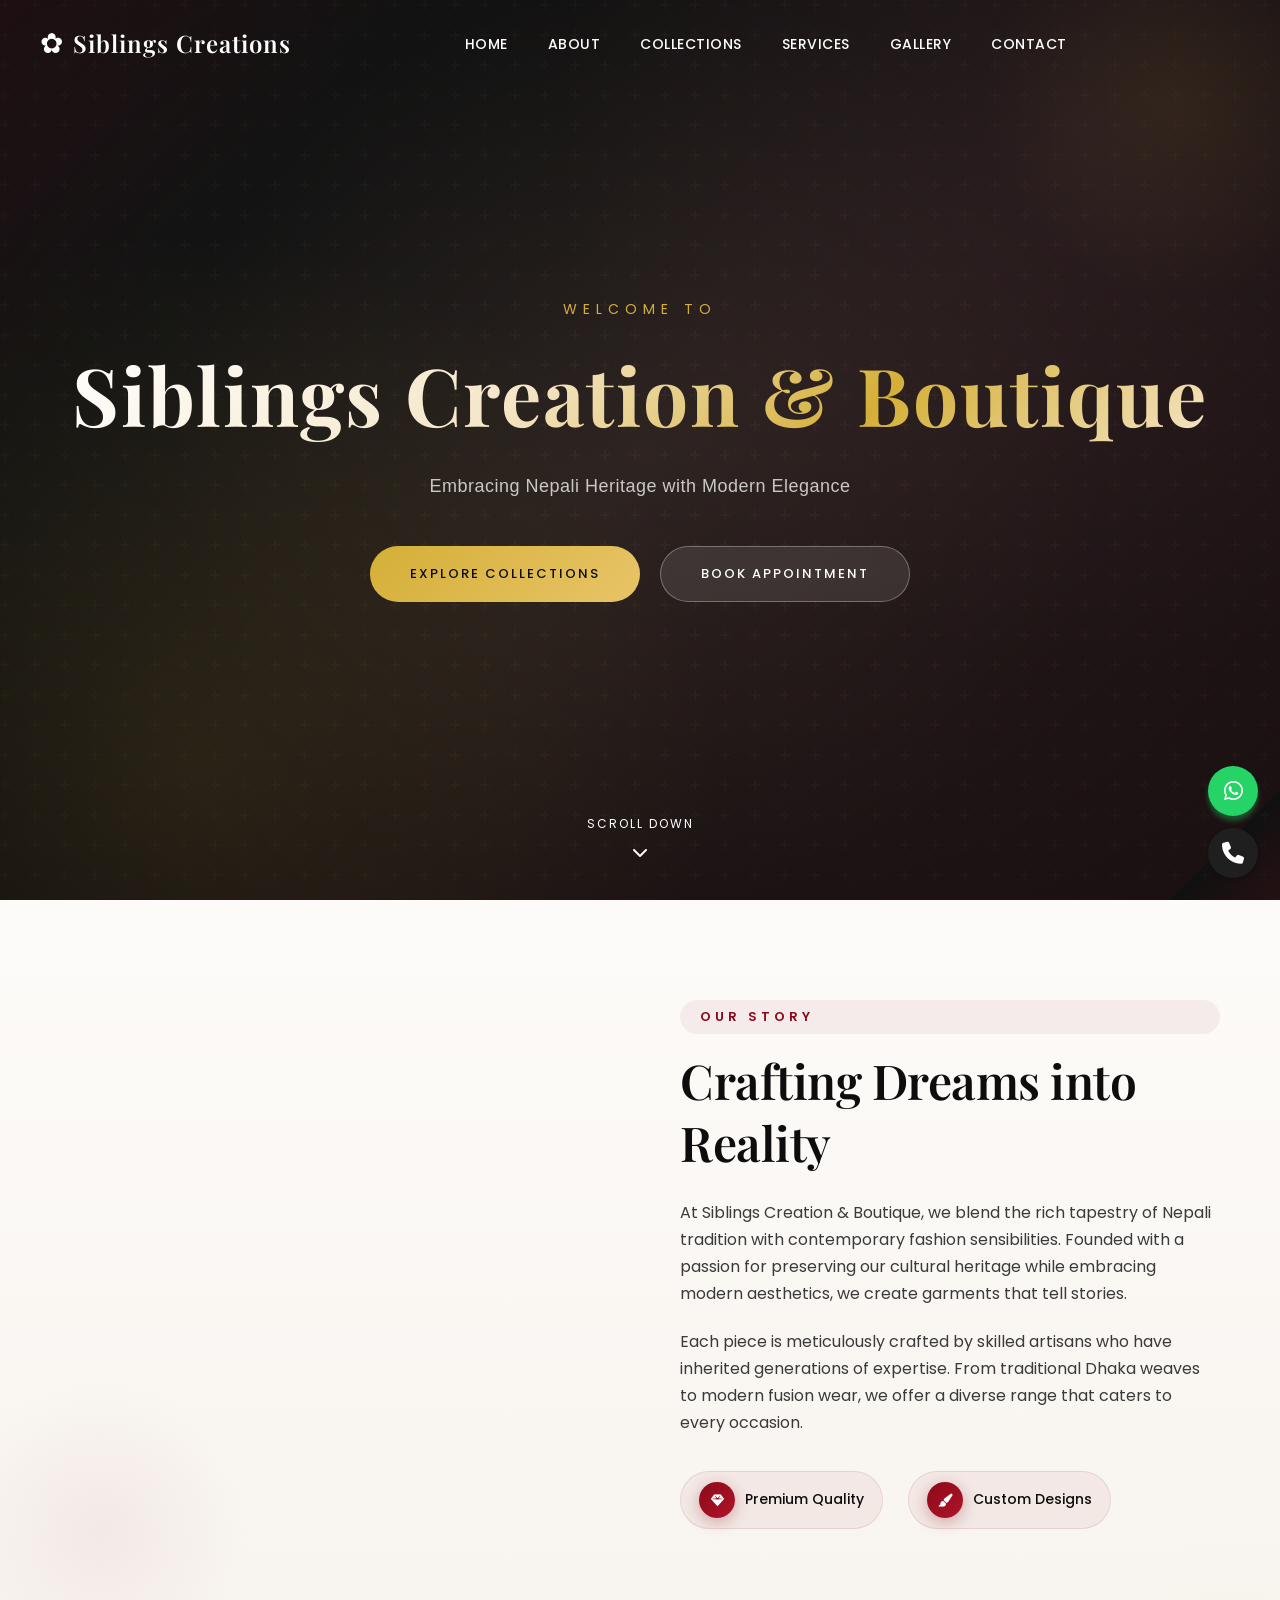
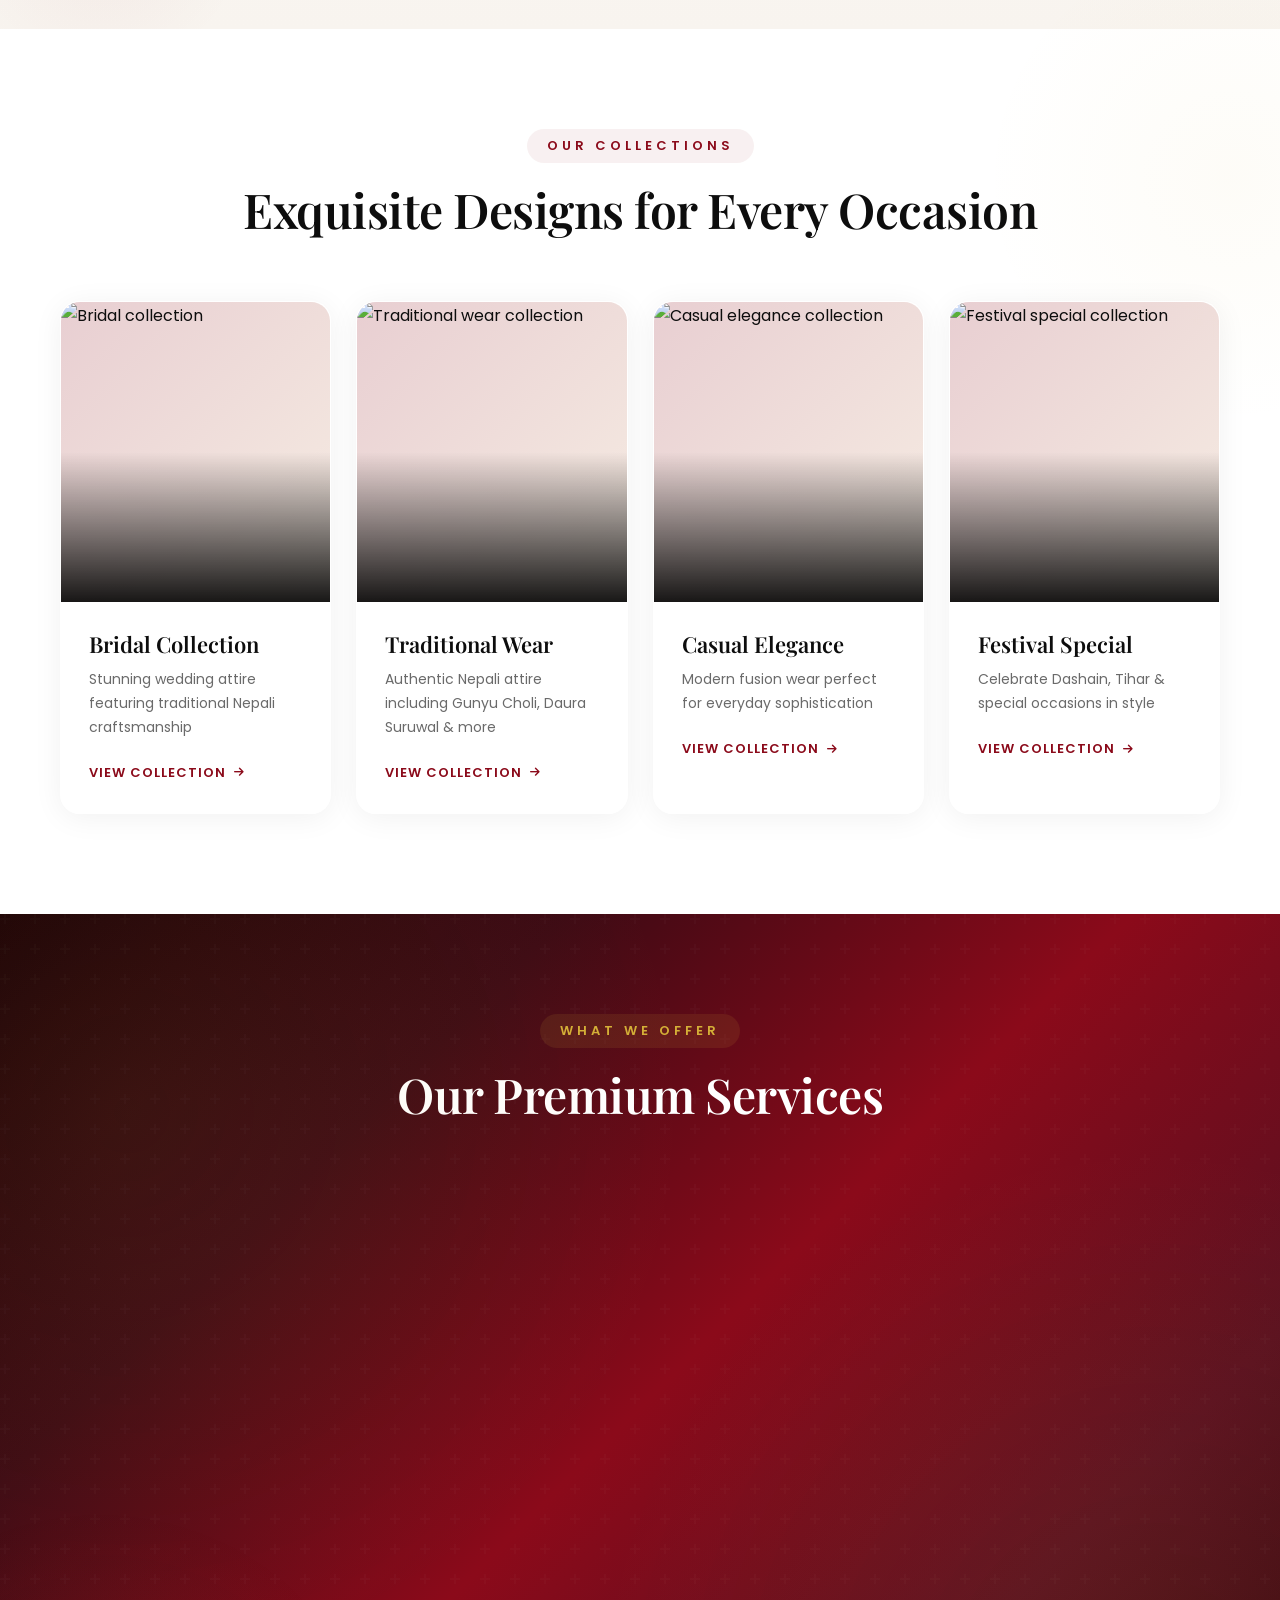
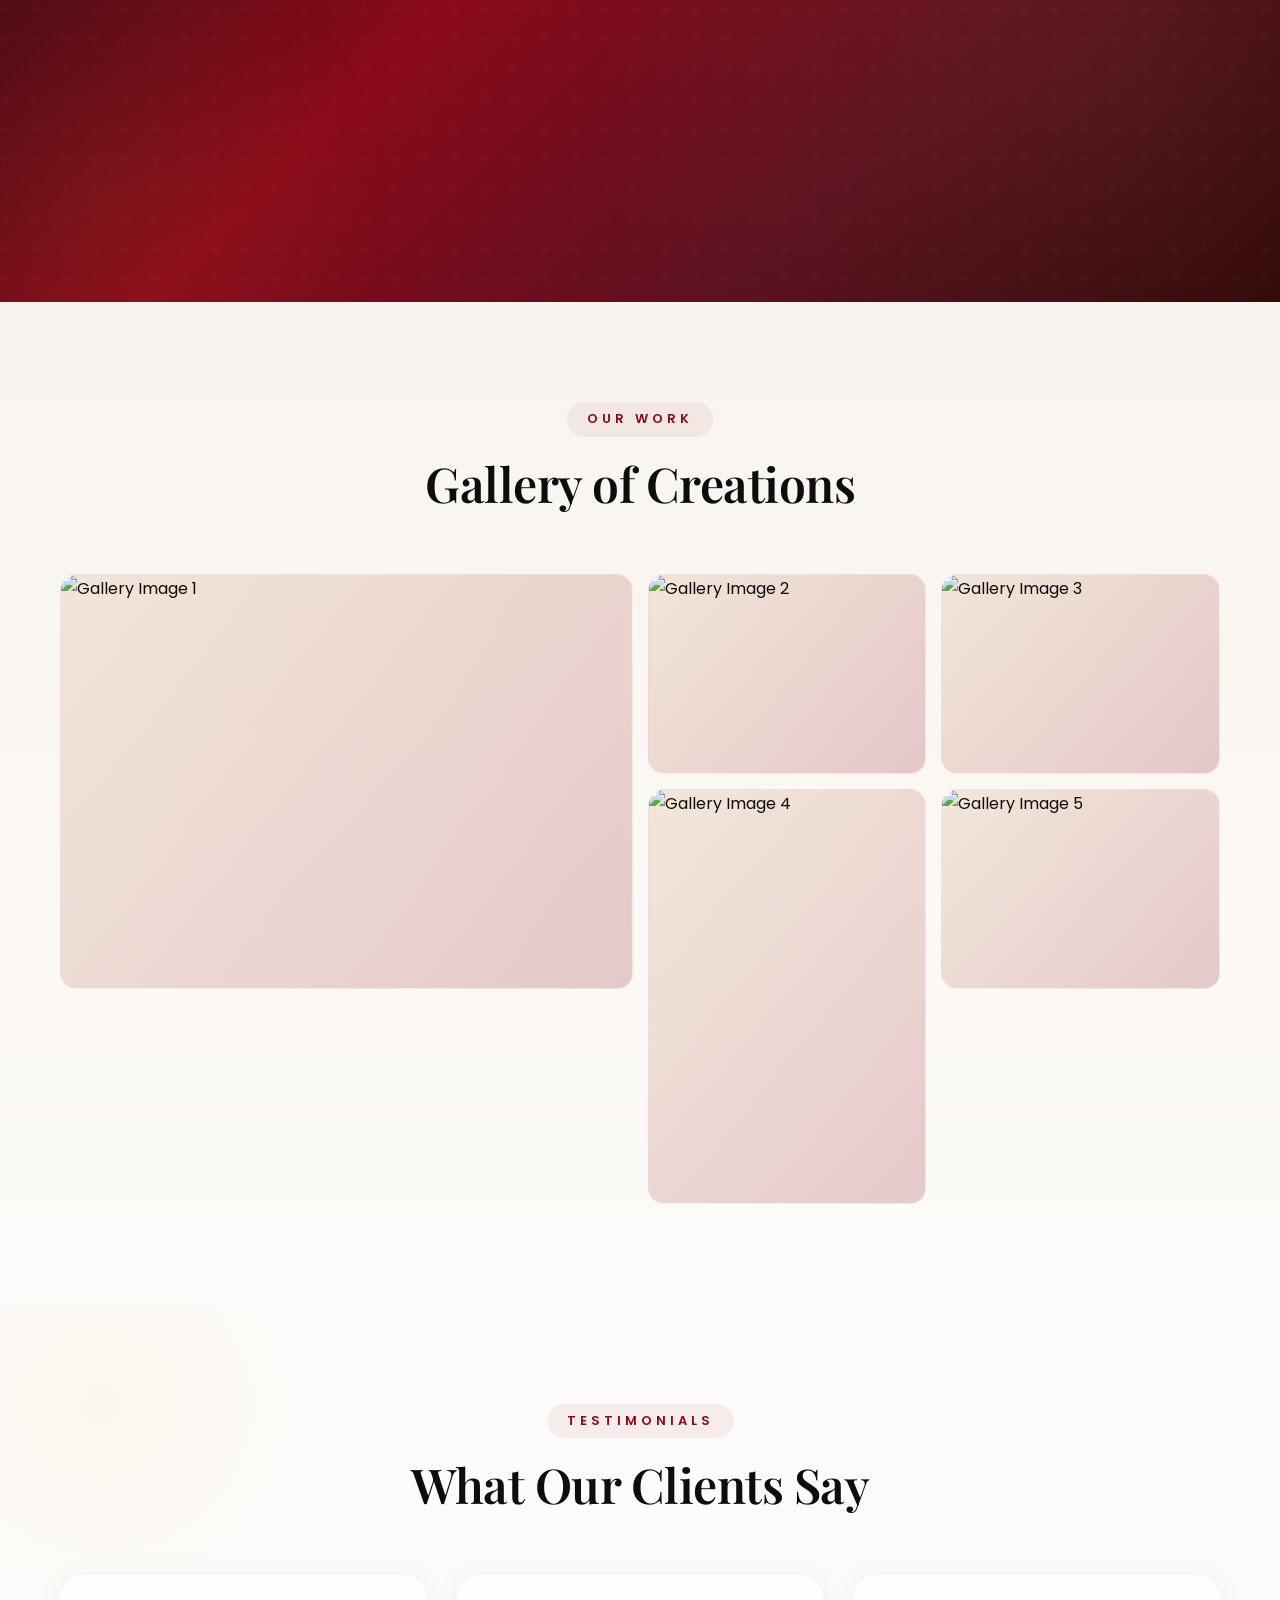
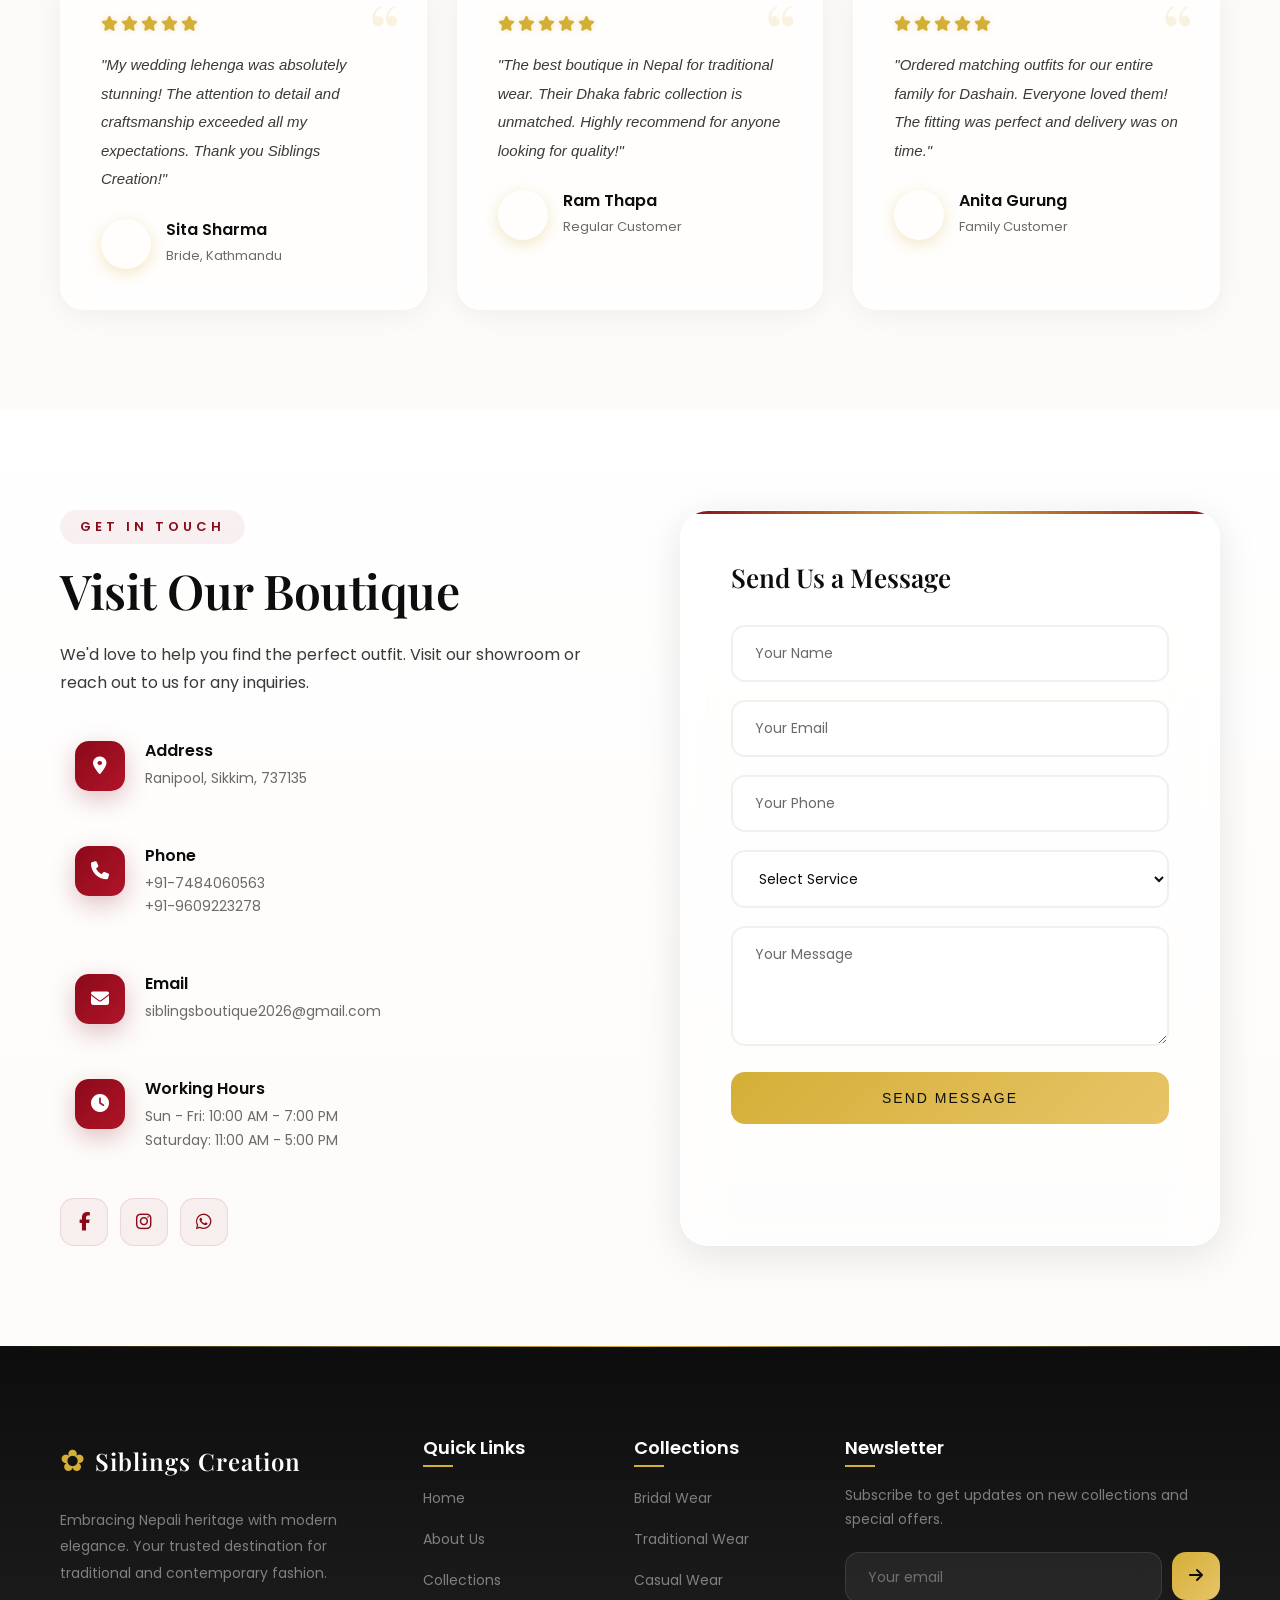
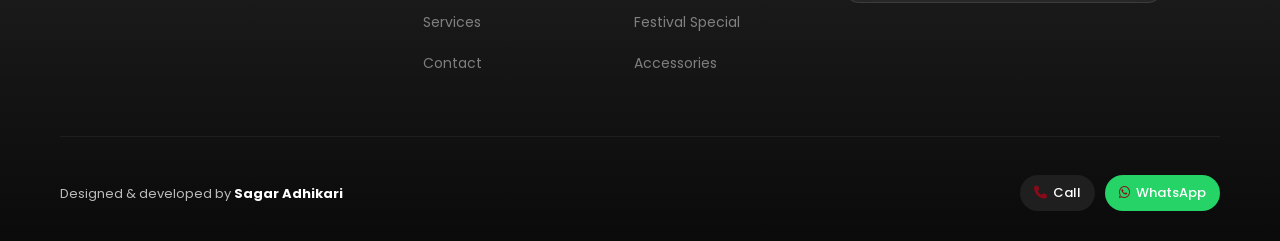
==== commit 21c5c587: "fw chnages" ====
--- a/index.html
+++ b/index.html
@@ -82,10 +82,10 @@
             <div class="image-frame">
               <div class="pattern-overlay"></div>
             </div>
-            <div class="experience-badge">
+            <!-- <div class="experience-badge">
               <span class="years">10+</span>
               <span class="text">Years of Excellence</span>
-            </div>
+            </div> -->
           </div>
           <div class="about-content">
             <span class="section-subtitle">Our Story</span>
@@ -145,6 +145,7 @@
                 craftsmanship
               </p>
               <a
+                href="/collection"
                 src="./assets/images/collections/bridal_collection.png?w=800&q=80"
                 class="card-link"
                 >View Collection <i class="fas fa-arrow-right"></i
@@ -183,7 +184,7 @@
             <div class="card-content">
               <h3>Casual Elegance</h3>
               <p>Modern fusion wear perfect for everyday sophistication</p>
-              <a href="#" class="card-link"
+              <a href="" class="card-link"
                 >View Collection <i class="fas fa-arrow-right"></i
               ></a>
             </div>
--- a/assets/style.css
+++ b/assets/style.css
@@ -175,6 +175,17 @@
   height: auto;
 }
 
+.sr-only {
+  position: absolute;
+  width: 1px;
+  height: 1px;
+  padding: 0;
+  margin: -1px;
+  overflow: hidden;
+  clip: rect(0, 0, 0, 0);
+  border: 0;
+}
+
 .container {
   max-width: 1200px;
   margin: 0 auto;
@@ -315,16 +326,15 @@
   display: flex;
   align-items: center;
   justify-content: center;
-  background:
-    linear-gradient(
-      135deg,
-      rgba(26, 0, 5, 0.65) 0%,
-      rgba(61, 10, 20, 0.6) 20%,
-      rgba(19, 1, 3, 0.65) 45%,
-      rgba(90, 16, 32, 0.5) 65%,
-      rgba(42, 3, 8, 0.9) 100%
-    ),
-    url("./images/others/banner_image_2.png") center/cover no-repeat;
+  background: linear-gradient(
+    135deg,
+    rgba(26, 0, 5, 0.9) 0%,
+    rgba(0, 0, 0, 0.9) 20%,
+    rgba(19, 1, 3, 0.9) 95%,
+    rgba(0, 0, 0, 0.9) 65%,
+    rgba(42, 3, 8, 0.9) 100%
+  );
+  /* url("./images/others/banner_image_2.png") center/cover no-repeat; */
   overflow: hidden;
 }
 
@@ -533,12 +543,12 @@
 .btn-primary {
   background: linear-gradient(135deg, var(--accent-gold), #e8c468);
   color: var(--text-dark);
-  box-shadow: 0 4px 25px rgba(212, 175, 55, 0.4);
+  /* box-shadow: 0 4px 25px rgba(212, 175, 55, 0.4); */
 }
 
 .btn-primary:hover {
   transform: translateY(-3px);
-  box-shadow: 0 12px 40px rgba(212, 175, 55, 0.5);
+  box-shadow: 0 1px 1px rgba(212, 175, 55, 0.5);
 }
 
 .btn-secondary {
@@ -553,7 +563,7 @@
   background: rgba(255, 255, 255, 0.2);
   border-color: rgba(255, 255, 255, 0.5);
   transform: translateY(-3px);
-  box-shadow: 0 8px 30px rgba(255, 255, 255, 0.1);
+  /* box-shadow: 0 8px 30px rgba(255, 255, 255, 0.1); */
 }
 
 .scroll-indicator {
@@ -916,6 +926,315 @@
   transform: translateX(5px);
 }
 
+/* ========================================
+   Collection Page
+   ======================================== */
+.collection-hero {
+  min-height: 70vh;
+  height: auto;
+  padding: 160px 0 120px;
+  background:
+    linear-gradient(
+      135deg,
+      rgba(26, 0, 5, 0.7) 0%,
+      rgba(61, 10, 20, 0.65) 30%,
+      rgba(19, 1, 3, 0.7) 60%,
+      rgba(42, 3, 8, 0.85) 100%
+    ),
+    url("./images/collections/bridal_collection.png") center/cover no-repeat;
+}
+
+.collection-hero .hero-content {
+  max-width: 720px;
+}
+
+.collection-page {
+  background: #ffffff;
+  position: relative;
+}
+
+.collection-toolbar {
+  display: grid;
+  grid-template-columns: minmax(0, 1fr) auto;
+  gap: 20px;
+  margin-bottom: 40px;
+}
+
+.toolbar-group {
+  background: #ffffff;
+  /* border: 1px solid #f6f6f6; */
+  border-radius: 14px;
+  padding: 0px 10px;
+  /* box-shadow: 0 1px 1px rgba(13, 13, 13, 0.1); */
+  display: flex;
+  gap: 8px;
+  align-items: center;
+}
+
+.toolbar-title {
+  font-size: 11px;
+  font-weight: 600;
+  letter-spacing: 1.5px;
+  text-transform: uppercase;
+  color: #8a8a8a;
+  margin-bottom: 10px;
+}
+
+.collection-tabs,
+.collection-filters {
+  display: flex;
+  gap: 10px;
+  flex-wrap: wrap;
+}
+
+.collection-filters {
+  align-items: center;
+}
+
+.filter-select {
+  position: relative;
+  display: inline-flex;
+  align-items: center;
+}
+
+.filter-select select {
+  appearance: none;
+  -webkit-appearance: none;
+  -moz-appearance: none;
+  border: 1px solid rgb(243, 243, 243);
+  background-color: #ffffff;
+  /* background-image: url("data:image/svg+xml,%3Csvg xmlns='http://www.w3.org/2000/svg' width='16' height='16' fill='none' stroke='%23555555' stroke-width='1.6' stroke-linecap='round' stroke-linejoin='round'%3E%3Cpath d='M6 2h4l1 4h-6l1-4z'/%3E%3Cpath d='M3 6h10l-4 4v4l-2-1v-3l-4-4z'/%3E%3C/svg%3E"); */
+  background-repeat: no-repeat;
+  background-position: 10px center;
+  color: #222222;
+  padding: 8px 36px 8px 34px;
+  border-radius: 999px;
+  font-size: 12px;
+  font-weight: 500;
+  letter-spacing: 0.3px;
+  cursor: pointer;
+}
+
+.filter-select::after {
+  content: "\f107";
+  font-family: "Font Awesome 6 Free";
+  font-weight: 900;
+  position: absolute;
+  right: 12px;
+  color: #555555;
+  pointer-events: none;
+  font-size: 12px;
+}
+
+.filter-select select:focus {
+  outline: none;
+  border-color: #c8c8c8;
+}
+
+.tab-btn,
+.filter-btn {
+  border: 1px solid #e2e2e2;
+  background: #ffffff;
+  color: #343131;
+  padding: 8px 14px;
+  border-radius: 999px;
+  font-size: 12px;
+  font-weight: 500;
+  letter-spacing: 0.3px;
+  cursor: pointer;
+  transition: 0.2s ease;
+}
+
+.tab-btn.active,
+.filter-btn.active,
+.tab-btn.active:hover {
+  background: #330309;
+  /* border-color: #0d0d0d; */
+  color: #ffffff;
+  box-shadow: none;
+}
+
+.tab-btn:hover,
+.filter-btn:hover {
+  border-color: #c8c8c8;
+  color: #8b0a1a;
+}
+
+/* ========================================
+   Collection section
+   ======================================== */
+.collection-grid {
+  display: grid;
+  grid-template-columns: repeat(auto-fill, minmax(210px, 1fr));
+  gap: 20px;
+  margin-top: 30px;
+}
+
+.collection-item {
+  background: #fff;
+  overflow: hidden;
+  transition: 0.25s ease;
+  position: relative;
+}
+
+.collection-item:hover {
+  box-shadow: 0 4px 18px rgba(0, 0, 0, 0.12);
+  transform: translateY(-3px);
+}
+
+.collection-media {
+  position: relative;
+  width: 100%;
+  height: 250px; /* reduced slightly */
+  overflow: hidden;
+  background: #f5f5f6;
+}
+
+.collection-media img {
+  width: 100%;
+  height: 100%;
+  object-fit: cover;
+  display: block;
+}
+
+.wishlist-btn {
+  position: absolute;
+  bottom: 10px;
+  right: 10px;
+  width: 32px;
+  height: 32px;
+  border-radius: 50%;
+  background: #fff;
+  display: flex;
+  align-items: center;
+  justify-content: center;
+  font-size: 13px;
+  box-shadow: 0 2px 8px rgba(0, 0, 0, 0.12);
+}
+
+.collection-info {
+  padding: 10px;
+}
+
+.collection-tag {
+  display: inline-block;
+  font-size: 10px;
+  font-weight: 600;
+  color: #ff3f6c;
+  text-transform: uppercase;
+  margin-bottom: 5px;
+}
+
+.collection-info h3 {
+  font-size: 14px;
+  font-weight: 600;
+  color: #282c3f;
+  margin-bottom: 4px;
+
+  overflow: hidden;
+  white-space: nowrap;
+  text-overflow: ellipsis;
+}
+
+.collection-info p {
+  font-size: 12px;
+  color: #535766;
+  margin-bottom: 5px;
+
+  overflow: hidden;
+  white-space: nowrap;
+  text-overflow: ellipsis;
+}
+
+.collection-price {
+  font-size: 14px !important;
+  font-weight: 700;
+  color: #282c3f !important;
+  margin-bottom: 10px !important;
+}
+
+.whatsapp-link {
+  display: flex;
+  align-items: center;
+  justify-content: center;
+  width: 100%;
+  height: 36px;
+  border: 1px solid #d4d5d9;
+  background: #fff;
+  color: #282c3f;
+  text-decoration: none;
+  font-size: 11px;
+  font-weight: 600;
+}
+
+.whatsapp-link:hover {
+  border-color: #25d366;
+  color: #25d366;
+}
+
+/* Desktop */
+@media (min-width: 1200px) {
+  .collection-grid {
+    grid-template-columns: repeat(5, 1fr);
+  }
+}
+
+/* Medium devices */
+@media (max-width: 992px) {
+  .collection-grid {
+    grid-template-columns: repeat(3, 1fr);
+  }
+
+  .collection-media {
+    height: 220px;
+  }
+}
+
+/* Mobile */
+@media (max-width: 768px) {
+  .collection-grid {
+    grid-template-columns: repeat(2, 1fr);
+    gap: 12px;
+  }
+
+  .collection-media {
+    height: 190px;
+  }
+
+  .collection-info {
+    padding: 8px;
+  }
+
+  .collection-info h3 {
+    font-size: 12px;
+  }
+
+  .collection-info p {
+    font-size: 10px;
+  }
+
+  .collection-price {
+    font-size: 12px !important;
+  }
+
+  .whatsapp-link {
+    height: 32px;
+    font-size: 10px;
+  }
+
+  .collection-toolbar {
+    grid-template-columns: 1fr;
+  }
+
+  /* .toolbar-group {
+    padding: 16px;
+  } */
+
+  .collection-tabs,
+  .collection-filters {
+    justify-content: center;
+  }
+}
 /* ========================================
    Services Section
    ======================================== */
@@ -1676,7 +1995,7 @@
   align-items: center;
   justify-content: center;
   font-size: 22px;
-  box-shadow: 0 12px 30px rgba(0, 0, 0, 0.18);
+  box-shadow: 0 2px 3px rgba(0, 0, 0, 0.18);
   transition:
     transform 0.2s ease,
     box-shadow 0.2s ease;
@@ -1684,7 +2003,7 @@
 
 .floating-action:hover {
   transform: translateY(-2px);
-  box-shadow: 0 16px 36px rgba(0, 0, 0, 0.22);
+  box-shadow: 0 6px 6px rgba(0, 0, 0, 0.22);
 }
 
 .floating-action:active {
@@ -1693,7 +2012,7 @@
 
 .floating-whatsapp {
   background: #25d366;
-  box-shadow: 0 12px 30px rgba(37, 211, 102, 0.35);
+  box-shadow: 0 5px 5px rgba(37, 211, 102, 0.35);
 }
 
 .floating-call {
@@ -1710,6 +2029,11 @@
     width: 44px;
     height: 44px;
     font-size: 20px;
+  }
+
+  .filter-fab {
+    display: inline-flex;
+    bottom: 16px;
   }
 }
 
@@ -1718,6 +2042,10 @@
    ======================================== */
 @media (max-width: 1200px) {
   .collections-grid {
+    grid-template-columns: repeat(2, 1fr);
+  }
+
+  .collection-grid {
     grid-template-columns: repeat(2, 1fr);
   }
 
@@ -1793,7 +2121,7 @@
   }
 
   .gallery-grid {
-    grid-template-columns: repeat(2, 1fr);
+    grid-template-columns: repeat(3, 1fr);
   }
 }
 
@@ -1848,6 +2176,12 @@
     grid-template-columns: 1fr;
   }
 
+  .collection-toolbar,
+  .collection-tabs,
+  .collection-filters {
+    justify-content: left;
+  }
+
   .gallery-item.large,
   .gallery-item.tall {
     grid-column: auto;
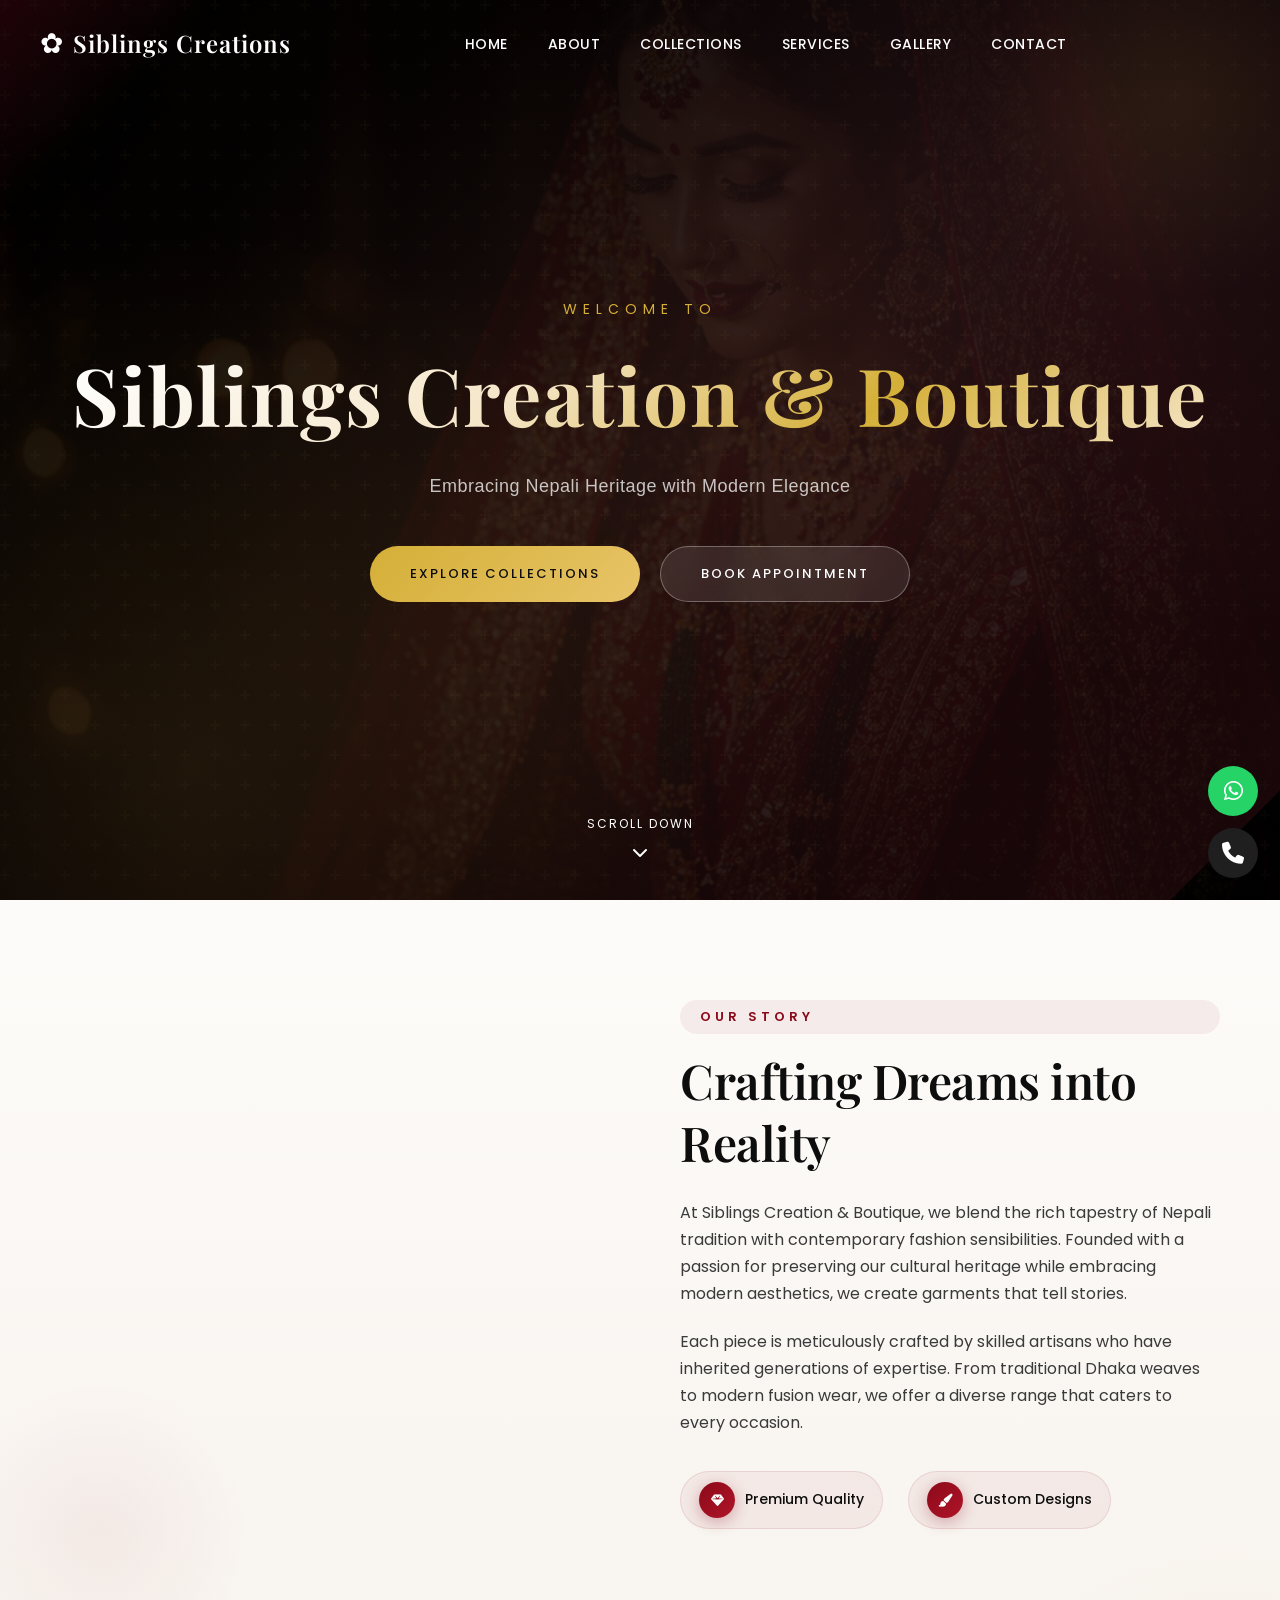
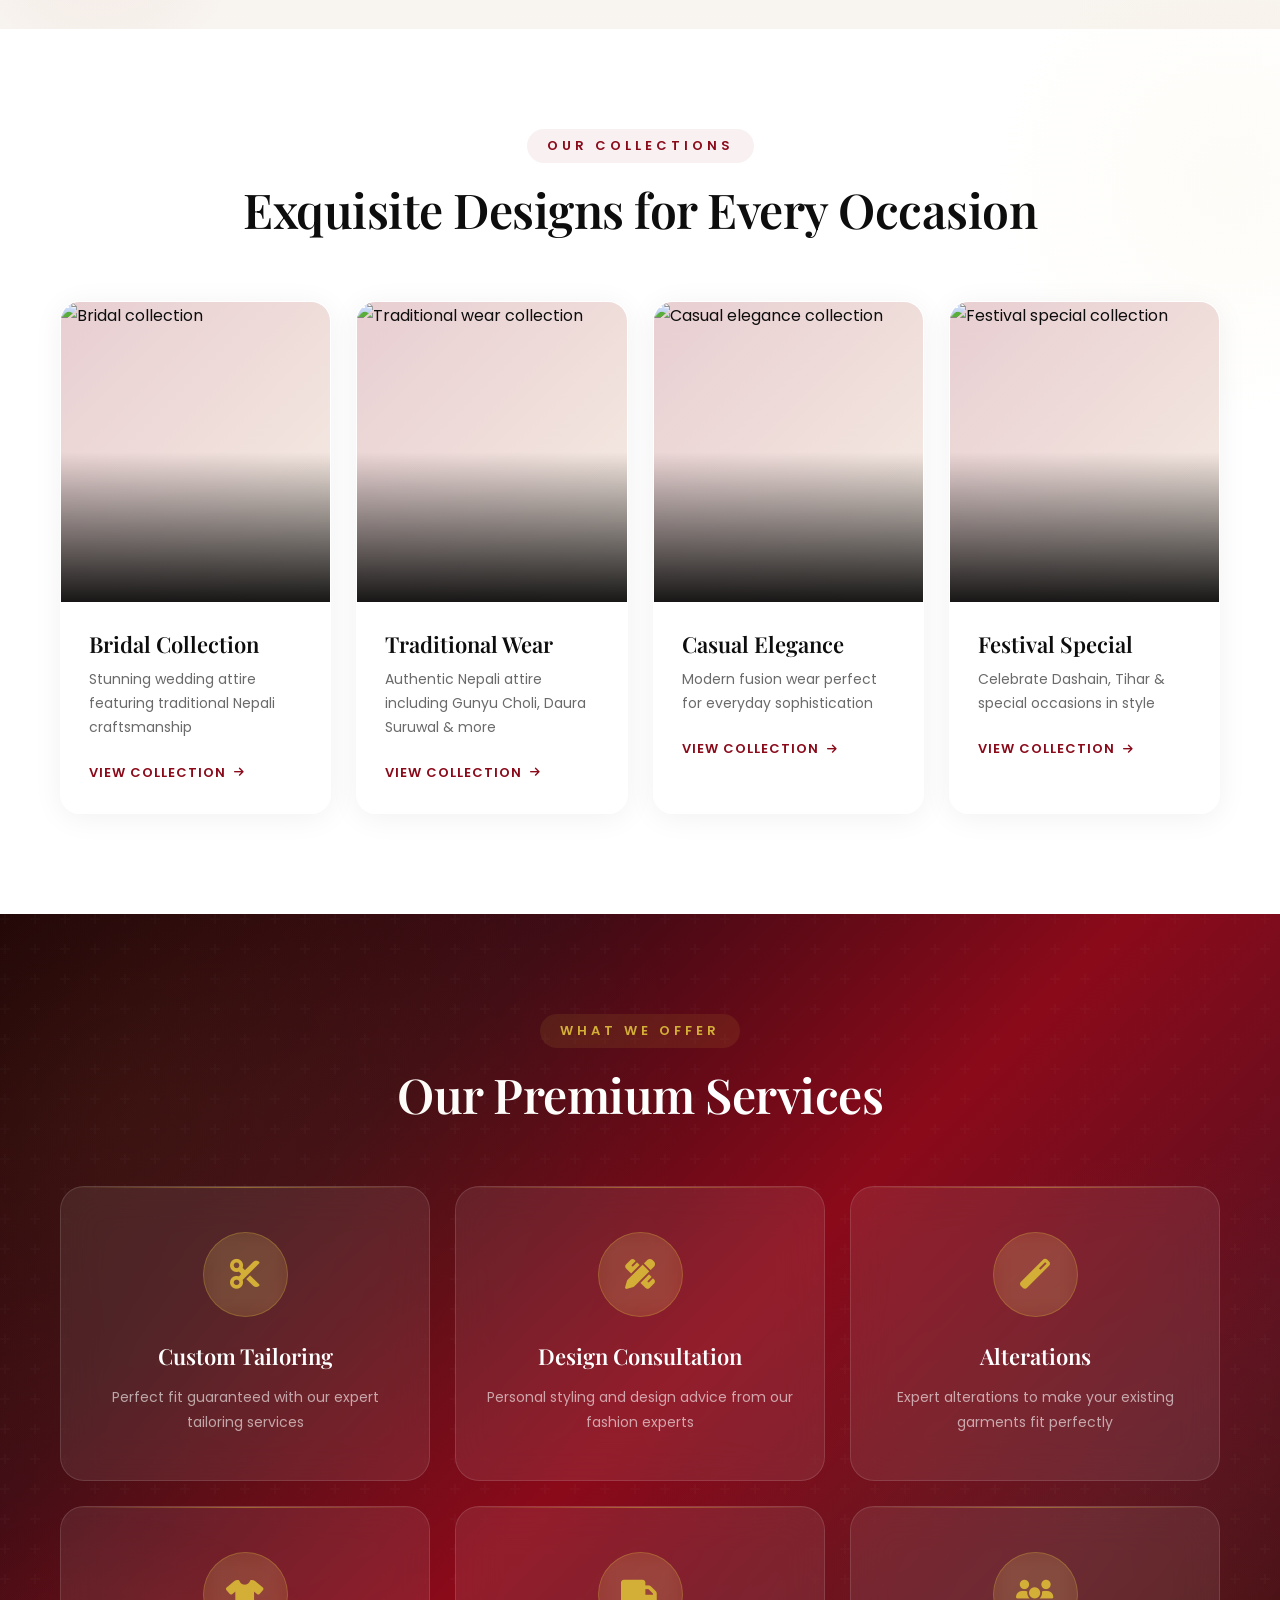
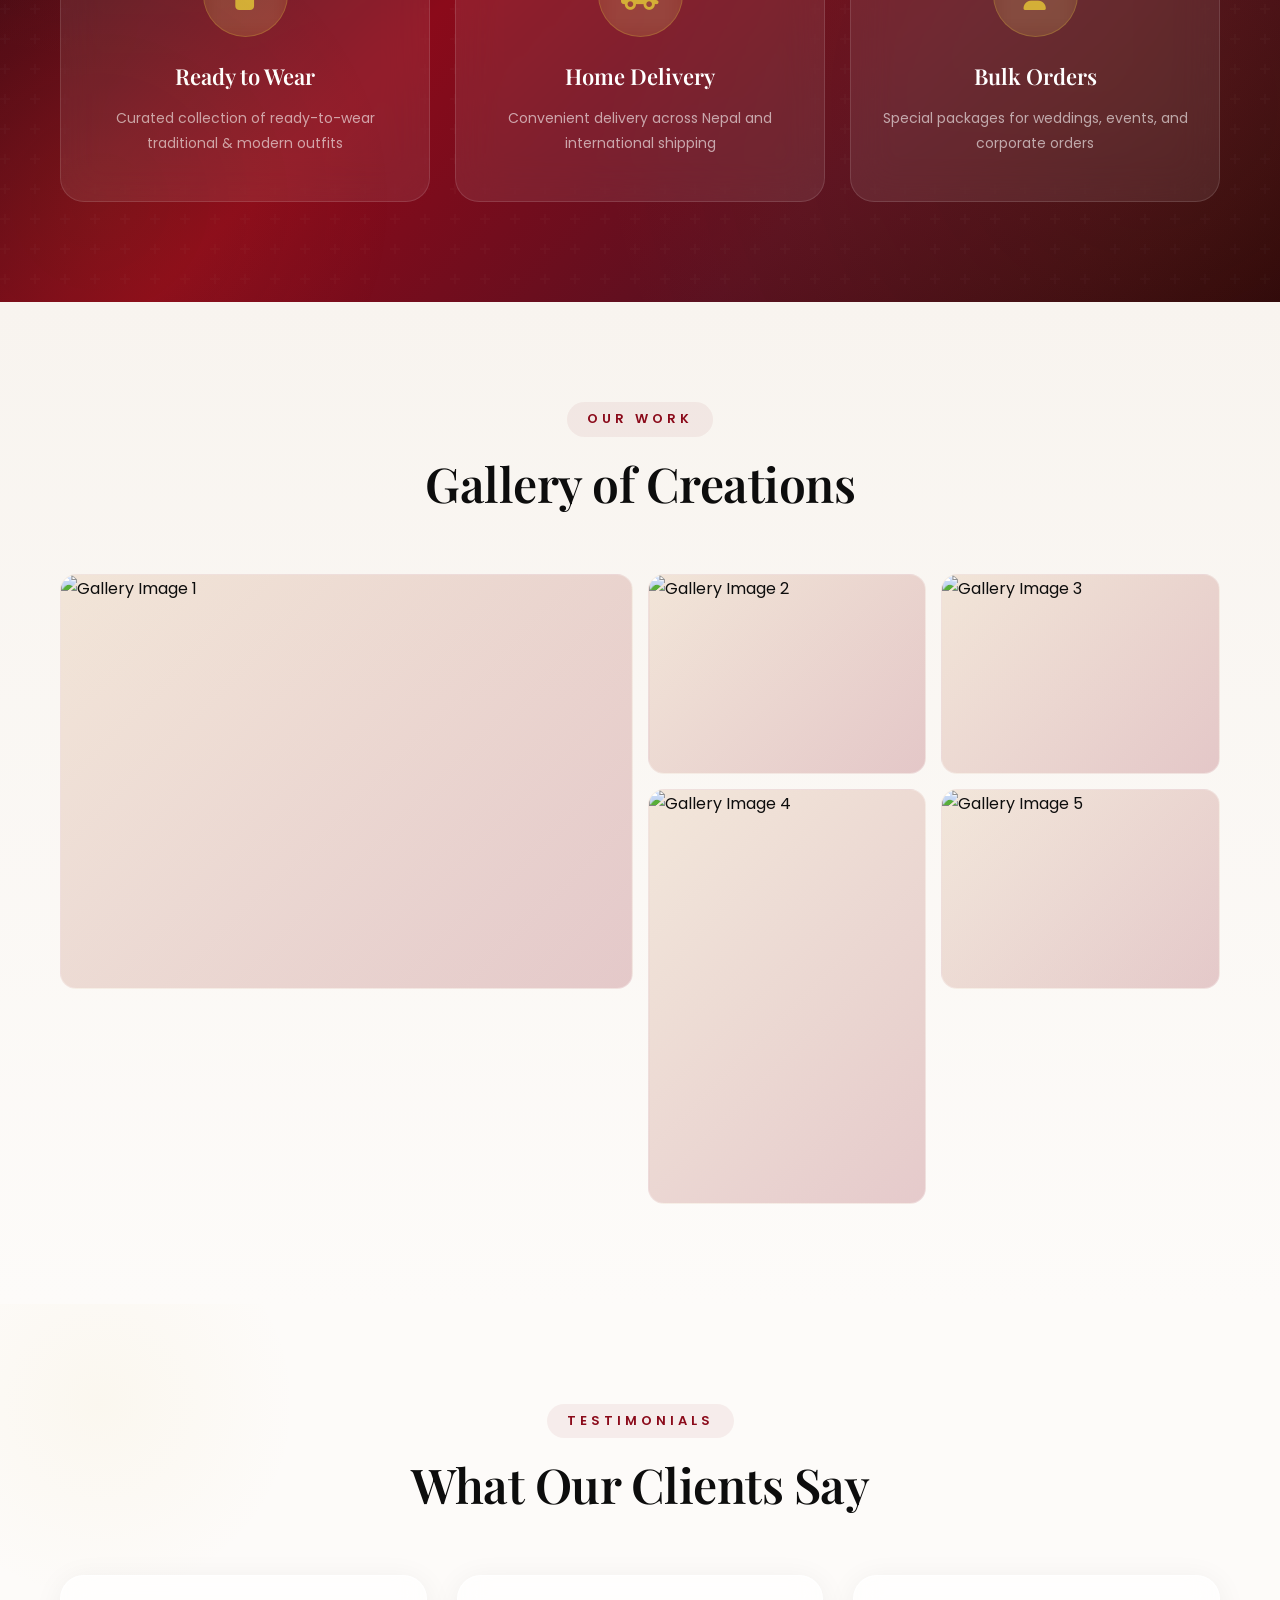
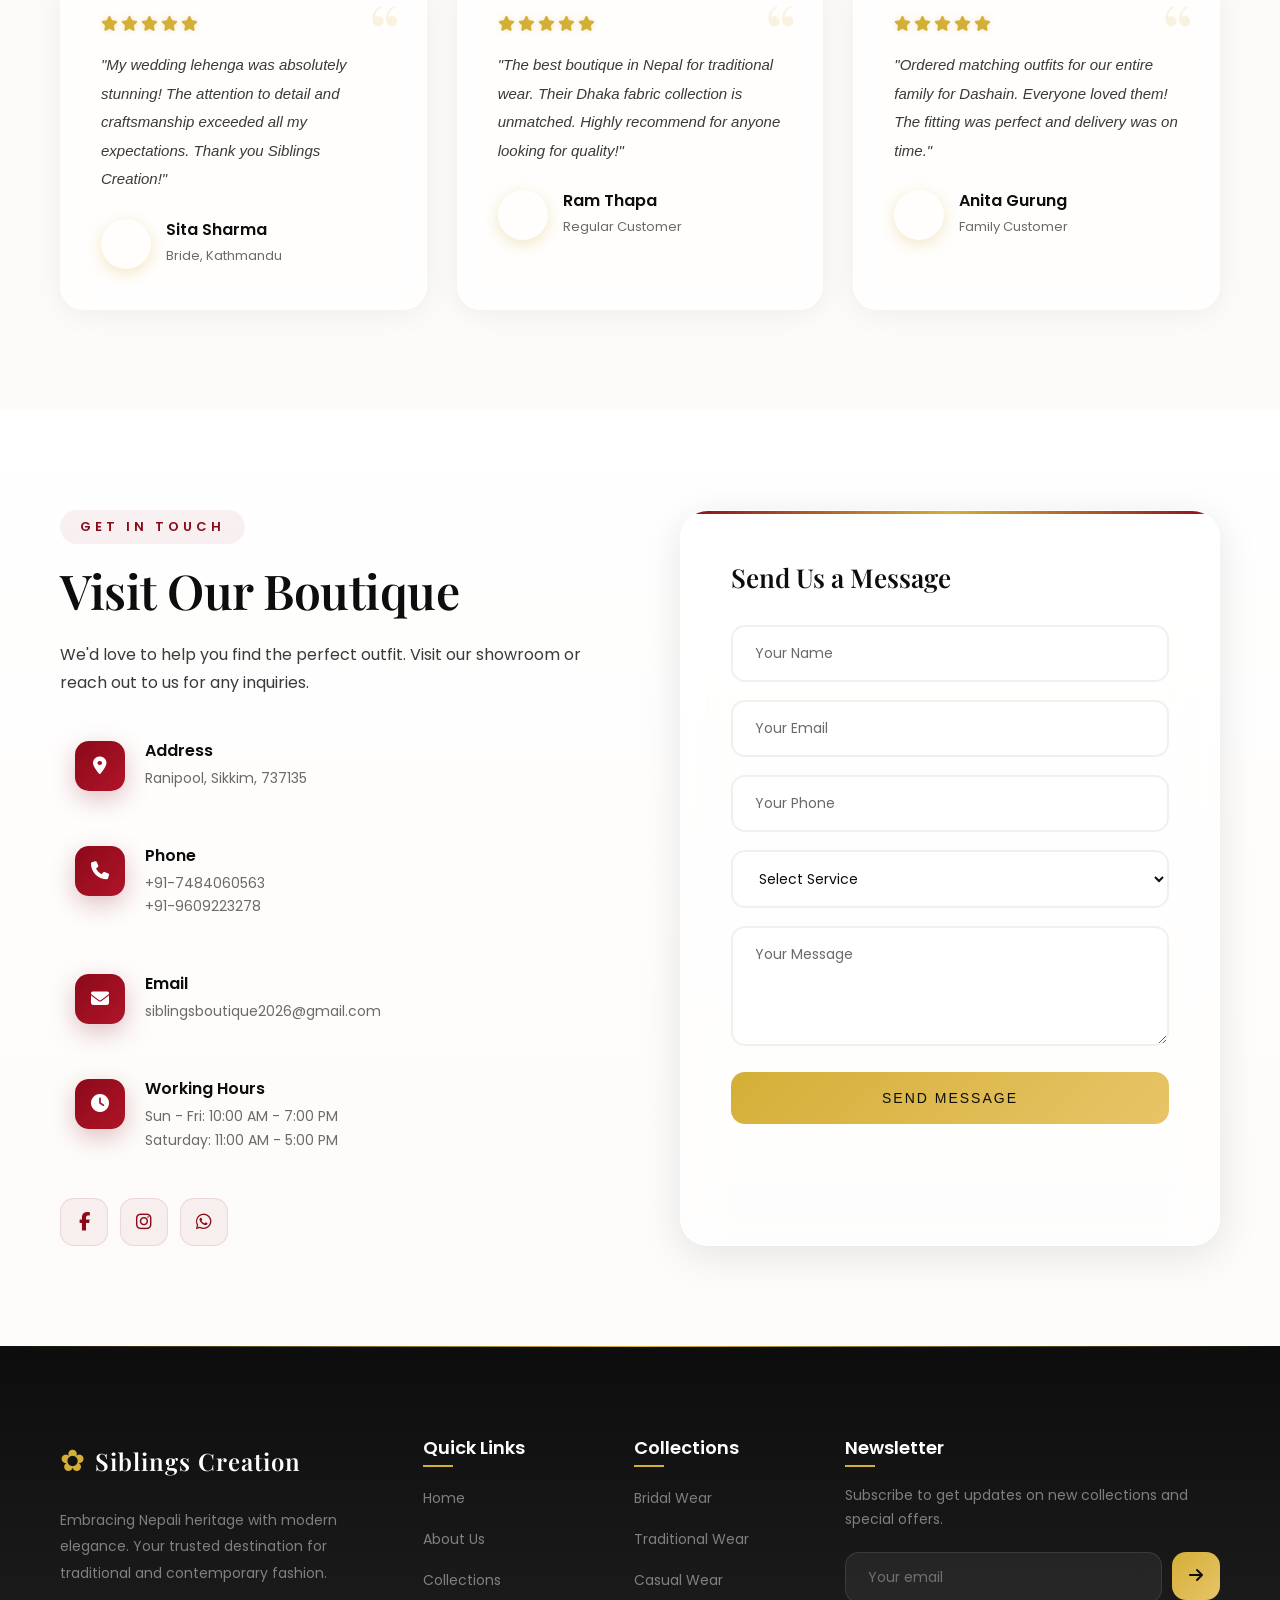
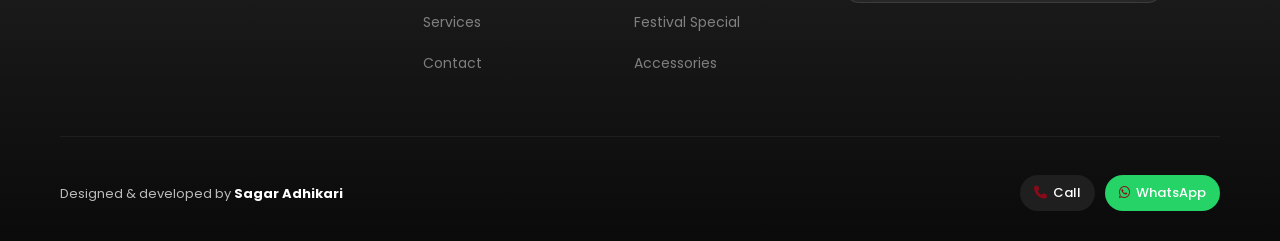
==== commit fa40cb48: "ui fixes" ====
--- a/index.html
+++ b/index.html
@@ -28,7 +28,7 @@
     <!-- Navigation -->
     <nav class="navbar">
       <div class="nav-container">
-        <a href="#" class="logo">
+        <a href="/" class="logo">
           <span class="logo-icon">✿</span>
           <span class="logo-text">Siblings Creations</span>
         </a>
--- a/assets/style.css
+++ b/assets/style.css
@@ -326,15 +326,16 @@
   display: flex;
   align-items: center;
   justify-content: center;
-  background: linear-gradient(
-    135deg,
-    rgba(26, 0, 5, 0.9) 0%,
-    rgba(0, 0, 0, 0.9) 20%,
-    rgba(19, 1, 3, 0.9) 95%,
-    rgba(0, 0, 0, 0.9) 65%,
-    rgba(42, 3, 8, 0.9) 100%
-  );
-  /* url("./images/others/banner_image_2.png") center/cover no-repeat; */
+  background:
+    linear-gradient(
+      135deg,
+      rgba(57, 6, 16, 0.9) 0%,
+      rgba(0, 0, 0, 0.9) 10%,
+      rgba(40, 12, 15, 0.9) 95%,
+      rgba(0, 0, 0, 0.9) 65%,
+      rgba(0, 0, 0, 0.9) 18%
+    ),
+    url("./images/others/banner_image_2.webp") center/cover no-repeat;
   overflow: hidden;
 }
 
@@ -1995,7 +1996,7 @@
   align-items: center;
   justify-content: center;
   font-size: 22px;
-  box-shadow: 0 2px 3px rgba(0, 0, 0, 0.18);
+  /* box-shadow: 0 2px 3px rgba(0, 0, 0, 0.18); */
   transition:
     transform 0.2s ease,
     box-shadow 0.2s ease;
@@ -2012,7 +2013,7 @@
 
 .floating-whatsapp {
   background: #25d366;
-  box-shadow: 0 5px 5px rgba(37, 211, 102, 0.35);
+  /* box-shadow: 0 5px 5px rgba(37, 211, 102, 0.35); */
 }
 
 .floating-call {
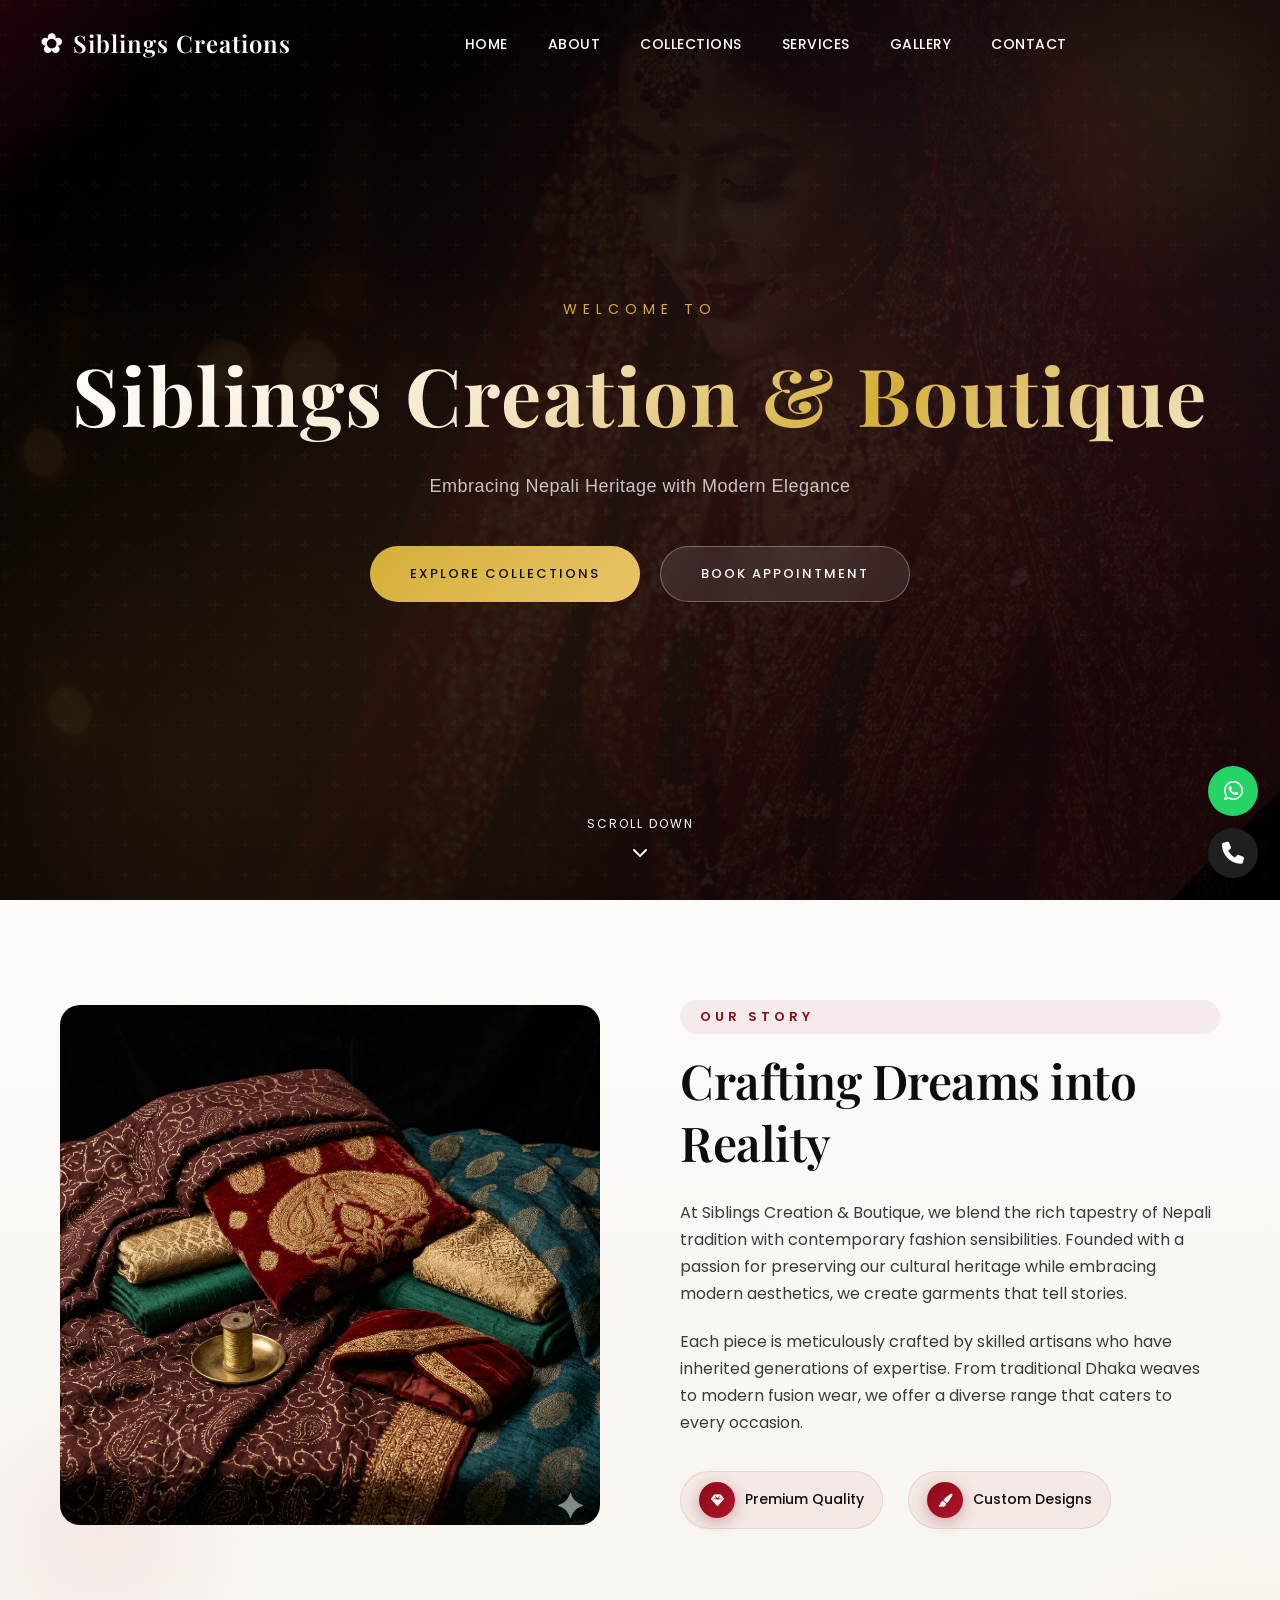
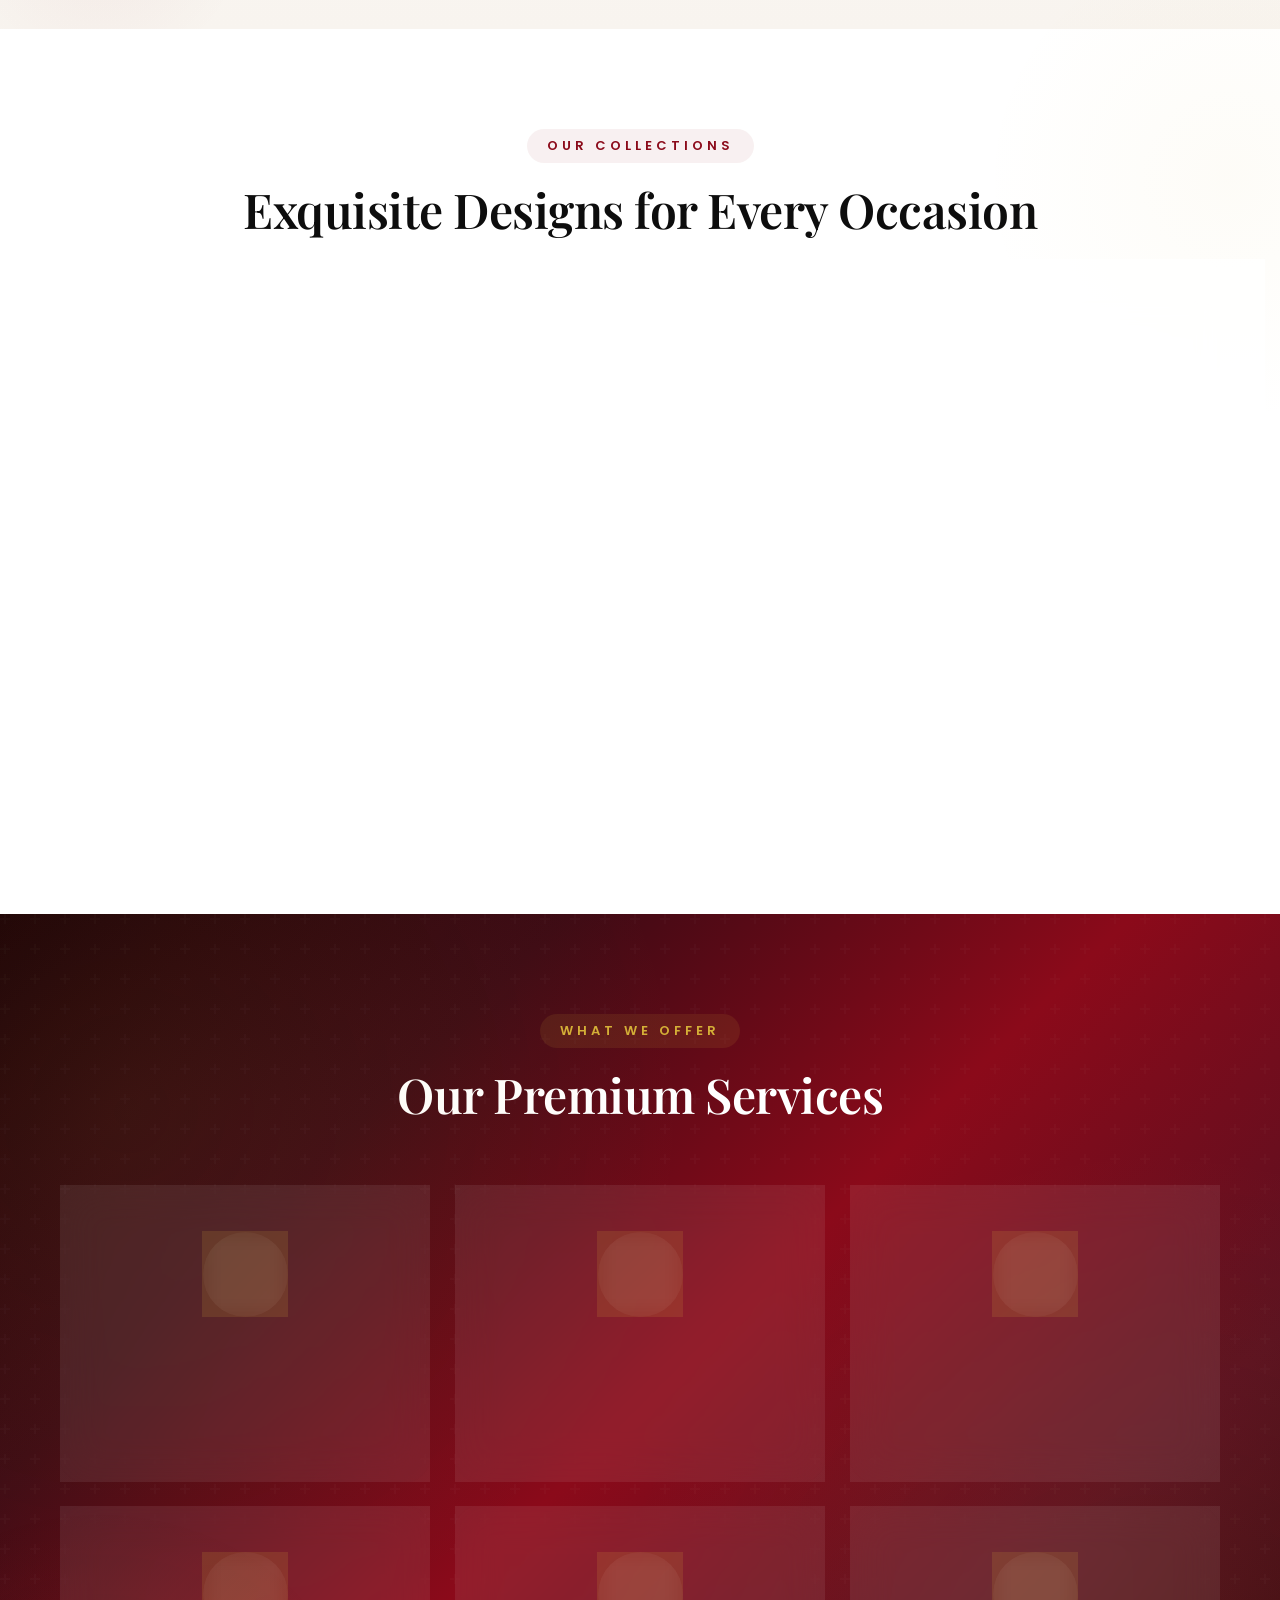
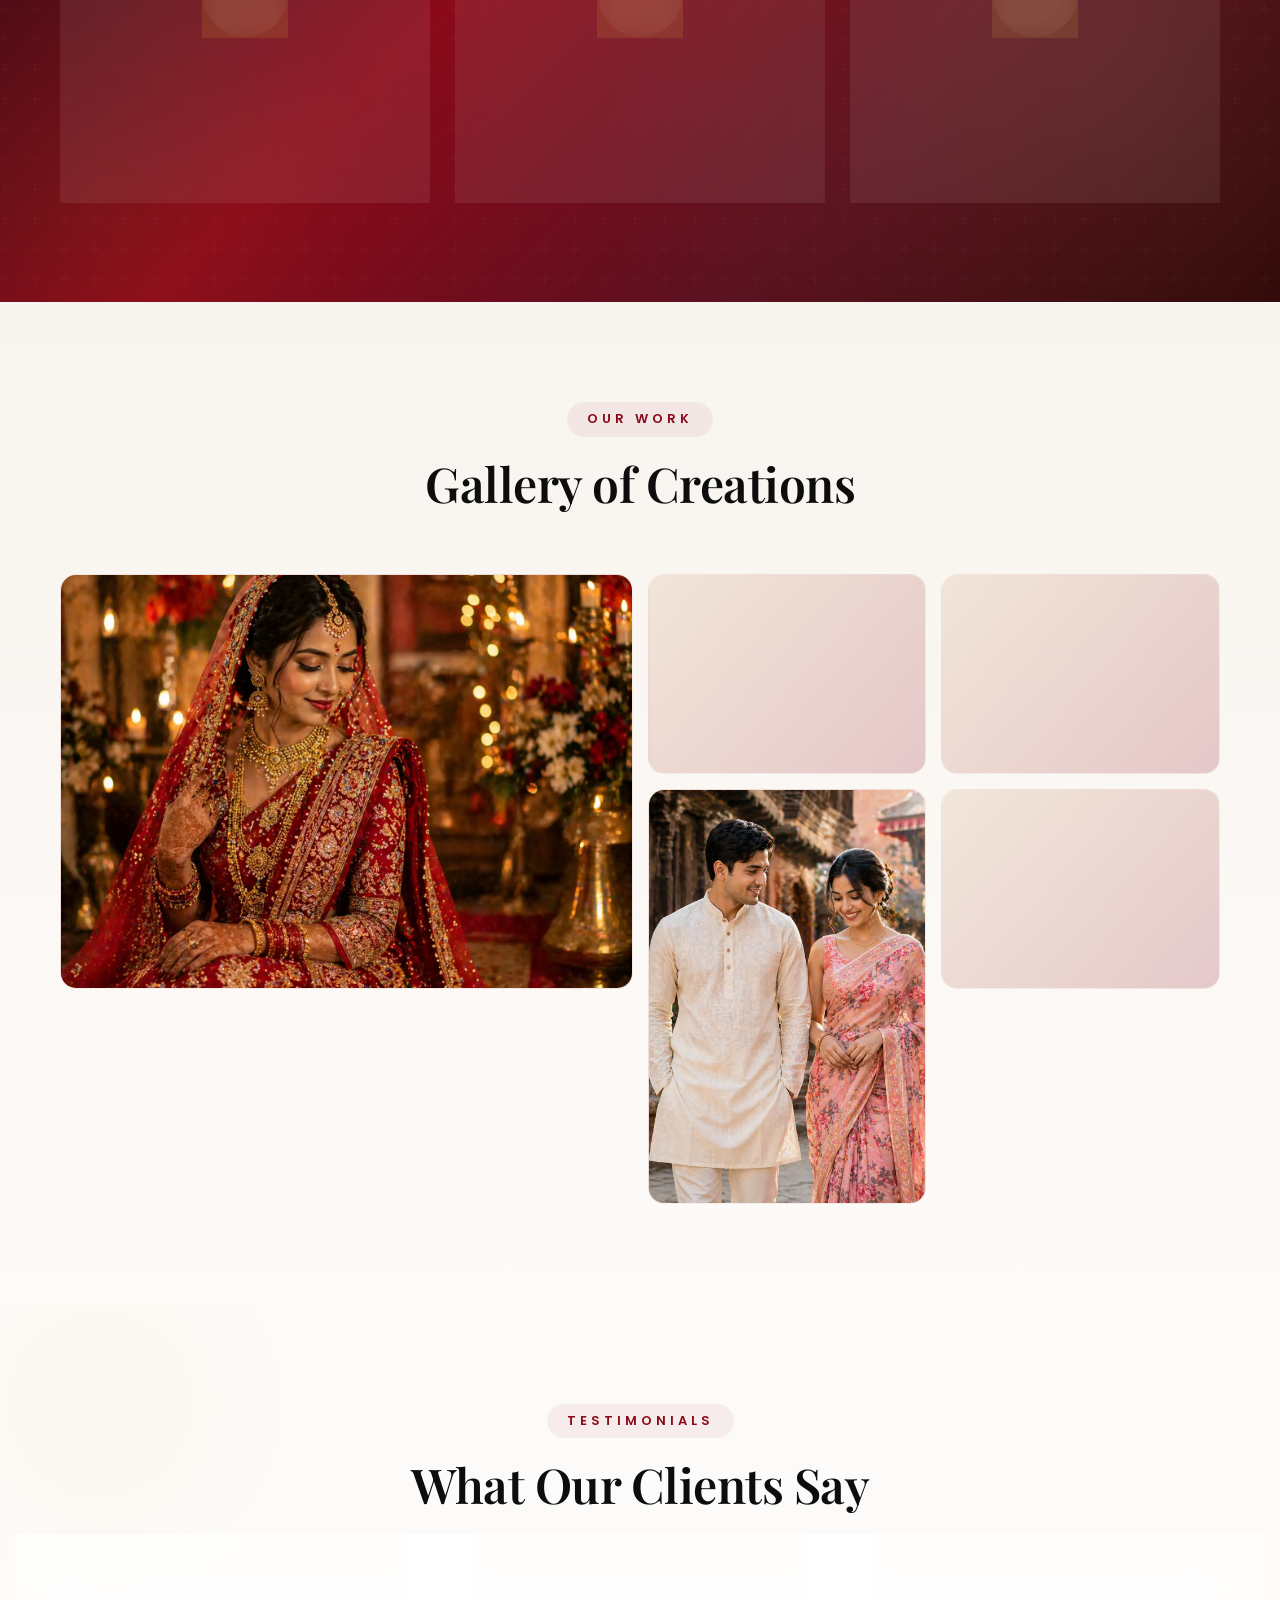
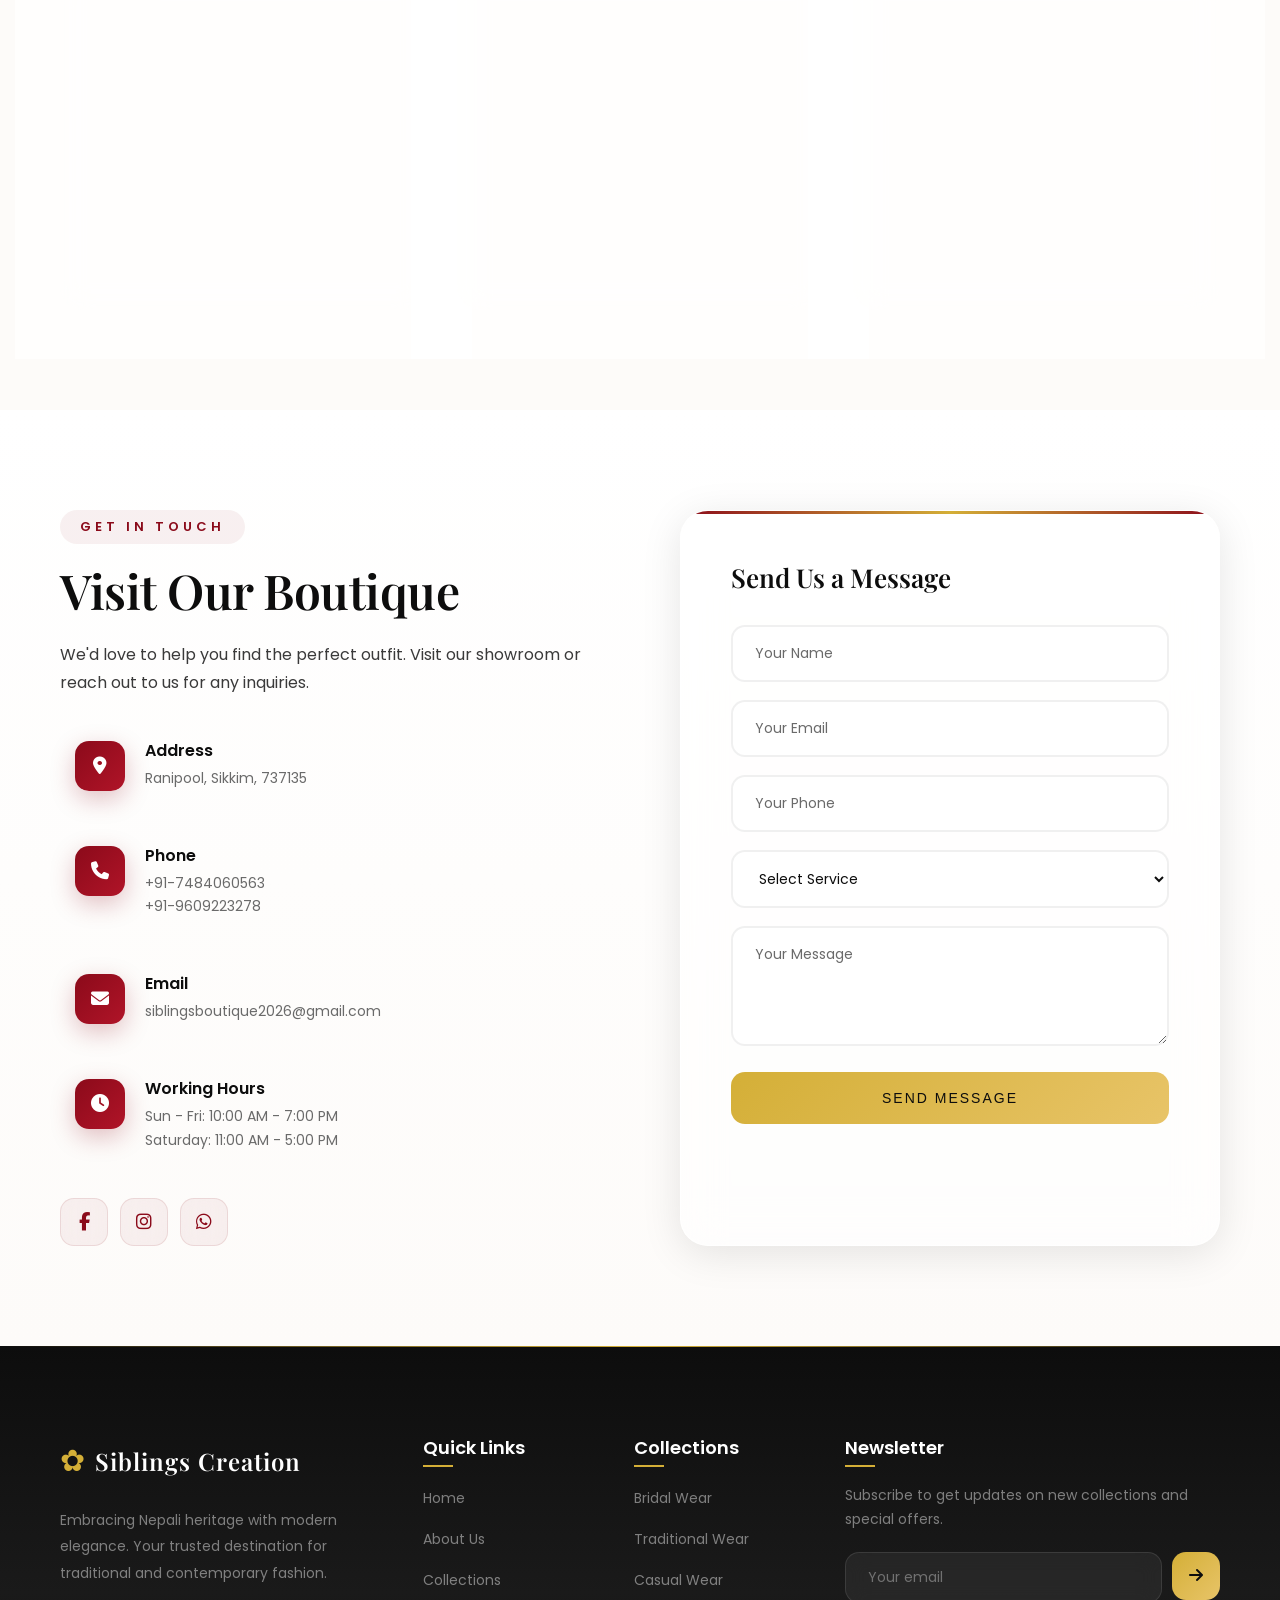
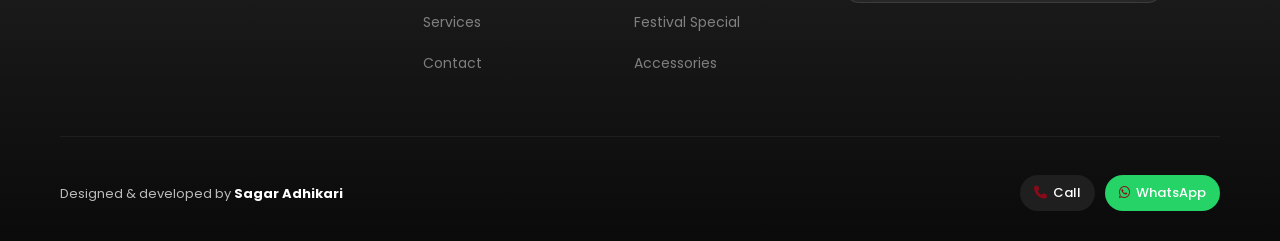
==== commit 9ae23925: "ui fixes" ====
--- a/index.html
+++ b/index.html
@@ -9,7 +9,7 @@
     <link
       rel="preload"
       as="image"
-      href="./assets/images/others/banner_image_2.png"
+      href="./assets/images/others/banner_image_2.webp"
     />
     <link rel="preconnect" href="https://fonts.googleapis.com" />
     <link rel="preconnect" href="https://fonts.gstatic.com" crossorigin />
@@ -132,7 +132,7 @@
           <div class="collection-card">
             <div class="card-image">
               <img
-                src="./assets/images/collections/bridal_collection.png?w=800&q=80"
+                src="./assets/images/collections/bridal_collection.webp?w=800&q=80"
                 alt="Bridal collection"
                 loading="lazy"
                 decoding="async"
@@ -146,7 +146,7 @@
               </p>
               <a
                 href="/collection"
-                src="./assets/images/collections/bridal_collection.png?w=800&q=80"
+                src="./assets/images/collections/bridal_collection.webp?w=800&q=80"
                 class="card-link"
                 >View Collection <i class="fas fa-arrow-right"></i
               ></a>
@@ -155,7 +155,7 @@
           <div class="collection-card">
             <div class="card-image">
               <img
-                src="./assets/images/collections/traditional.png"
+                src="./assets/images/collections/traditional.webp"
                 alt="Traditional wear collection"
                 loading="lazy"
                 decoding="async"
@@ -175,7 +175,7 @@
           <div class="collection-card">
             <div class="card-image">
               <img
-                src="./assets/images/collections/casual_1.png"
+                src="./assets/images/collections/casual_1.webp"
                 alt="Casual elegance collection"
                 loading="lazy"
                 decoding="async"
@@ -192,7 +192,7 @@
           <div class="collection-card">
             <div class="card-image">
               <img
-                src="./assets/images/collections/festival_1.png"
+                src="./assets/images/collections/festival_1.webp"
                 alt="Festival special collection"
                 loading="lazy"
                 decoding="async"
@@ -278,10 +278,10 @@
         <div class="gallery-grid">
           <div
             class="gallery-item large"
-            data-img="./assets/images/gallery/gallery_1.png"
+            data-img="./assets/images/gallery/gallery_1.webp"
           >
             <img
-              src="./assets/images/gallery/gallery_1.png"
+              src="./assets/images/gallery/gallery_1.webp"
               alt="Gallery Image 1"
               class="gallery-img"
               loading="lazy"
@@ -293,10 +293,10 @@
           </div>
           <div
             class="gallery-item"
-            data-img="./assets/images/gallery/gallery_2.png"
+            data-img="./assets/images/gallery/gallery_2.webp"
           >
             <img
-              src="./assets/images/gallery/gallery_2.png"
+              src="./assets/images/gallery/gallery_2.webp"
               alt="Gallery Image 2"
               class="gallery-img"
               loading="lazy"
@@ -308,10 +308,10 @@
           </div>
           <div
             class="gallery-item"
-            data-img="./assets/images/gallery/gallery_4.png"
+            data-img="./assets/images/gallery/gallery_4.webp"
           >
             <img
-              src="./assets/images/gallery/gallery_4.png"
+              src="./assets/images/gallery/gallery_4.webp"
               alt="Gallery Image 3"
               class="gallery-img"
               loading="lazy"
@@ -323,10 +323,10 @@
           </div>
           <div
             class="gallery-item tall"
-            data-img="./assets/images/gallery/gallery_3.png"
+            data-img="./assets/images/gallery/gallery_3.webp"
           >
             <img
-              src="./assets/images/gallery/gallery_3.png"
+              src="./assets/images/gallery/gallery_3.webp"
               alt="Gallery Image 4"
               class="gallery-img"
               loading="lazy"
@@ -338,10 +338,10 @@
           </div>
           <div
             class="gallery-item"
-            data-img="./assets/images/gallery/gallery_5.png?w=800&q=80"
+            data-img="./assets/images/gallery/gallery_5.webp?w=800&q=80"
           >
             <img
-              src="./assets/images/gallery/gallery_5.png"
+              src="./assets/images/gallery/gallery_5.webp"
               alt="Gallery Image 5"
               class="gallery-img"
               loading="lazy"
@@ -353,10 +353,10 @@
           </div>
           <!-- <div
             class="gallery-item"
-            data-img="./assets/images/gallery/gallery_6.png?w=800&q=80"
+            data-img="./assets/images/gallery/gallery_6.webp?w=800&q=80"
           >
             <img
-              src="./assets/images/gallery/gallery_6.png"
+              src="./assets/images/gallery/gallery_6.webp"
               alt="Gallery Image 6"
               class="gallery-img"
               loading="lazy"
--- a/assets/style.css
+++ b/assets/style.css
@@ -683,7 +683,7 @@
       135deg,
       rgba(139, 10, 26, 0.3) 0%,
       rgba(90, 6, 16, 0.3) 100%
-    ), */ url("./images/others/fabric_1.png")
+    ), */ url("./images/others/fabric_1.webp")
     center/cover no-repeat;
   border-radius: 20px;
   overflow: hidden;
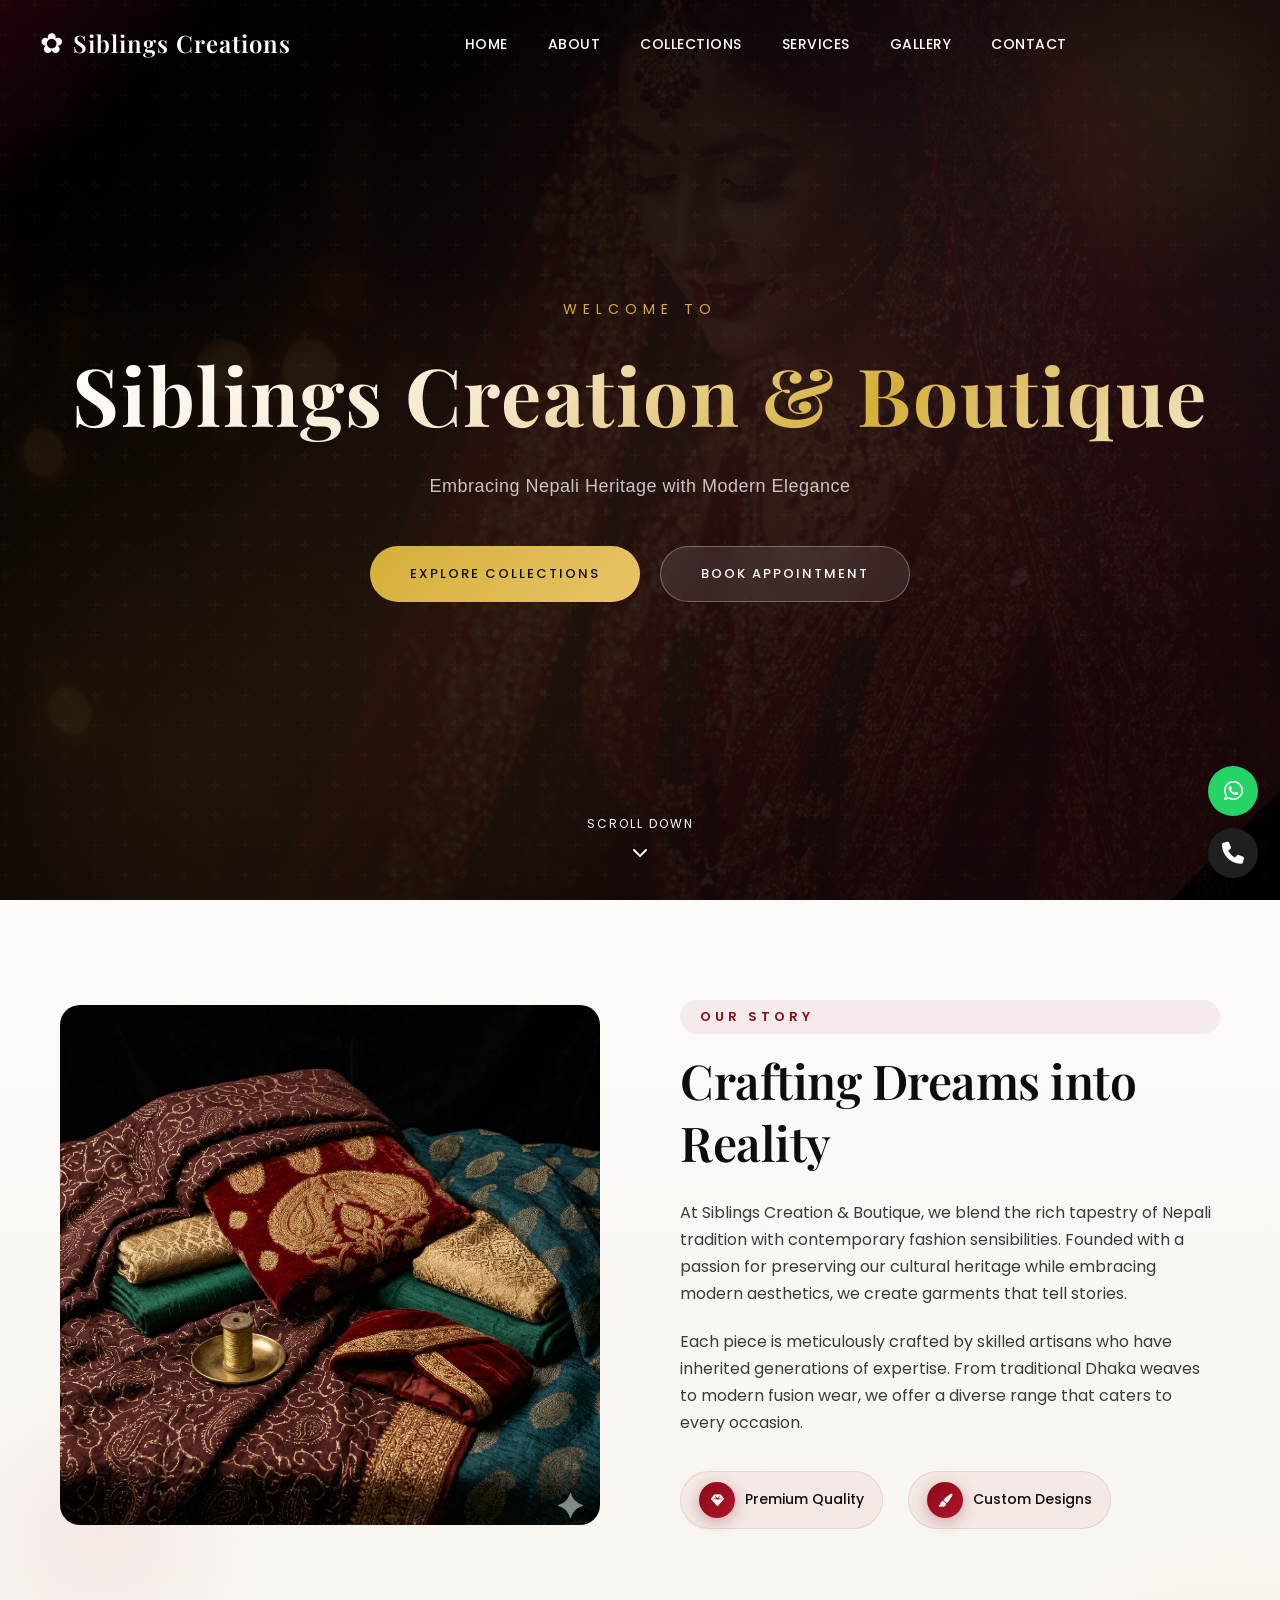
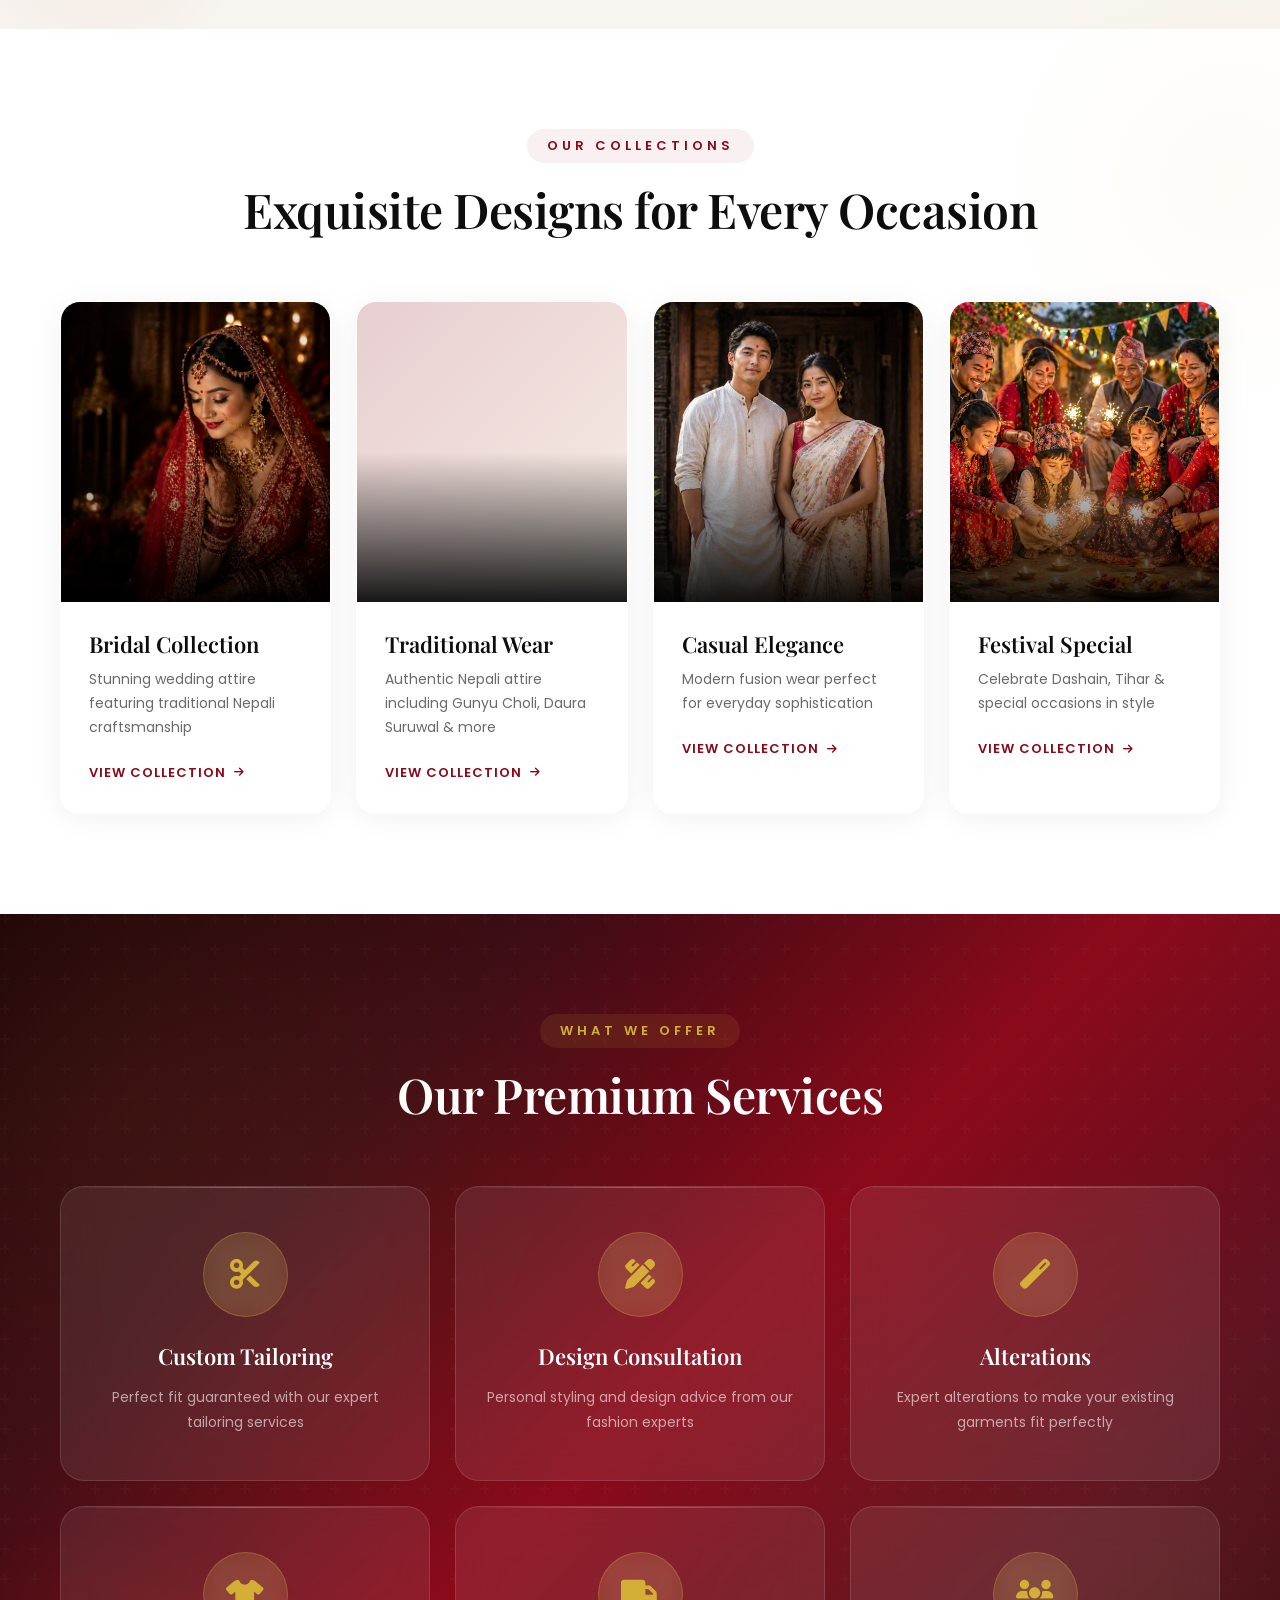
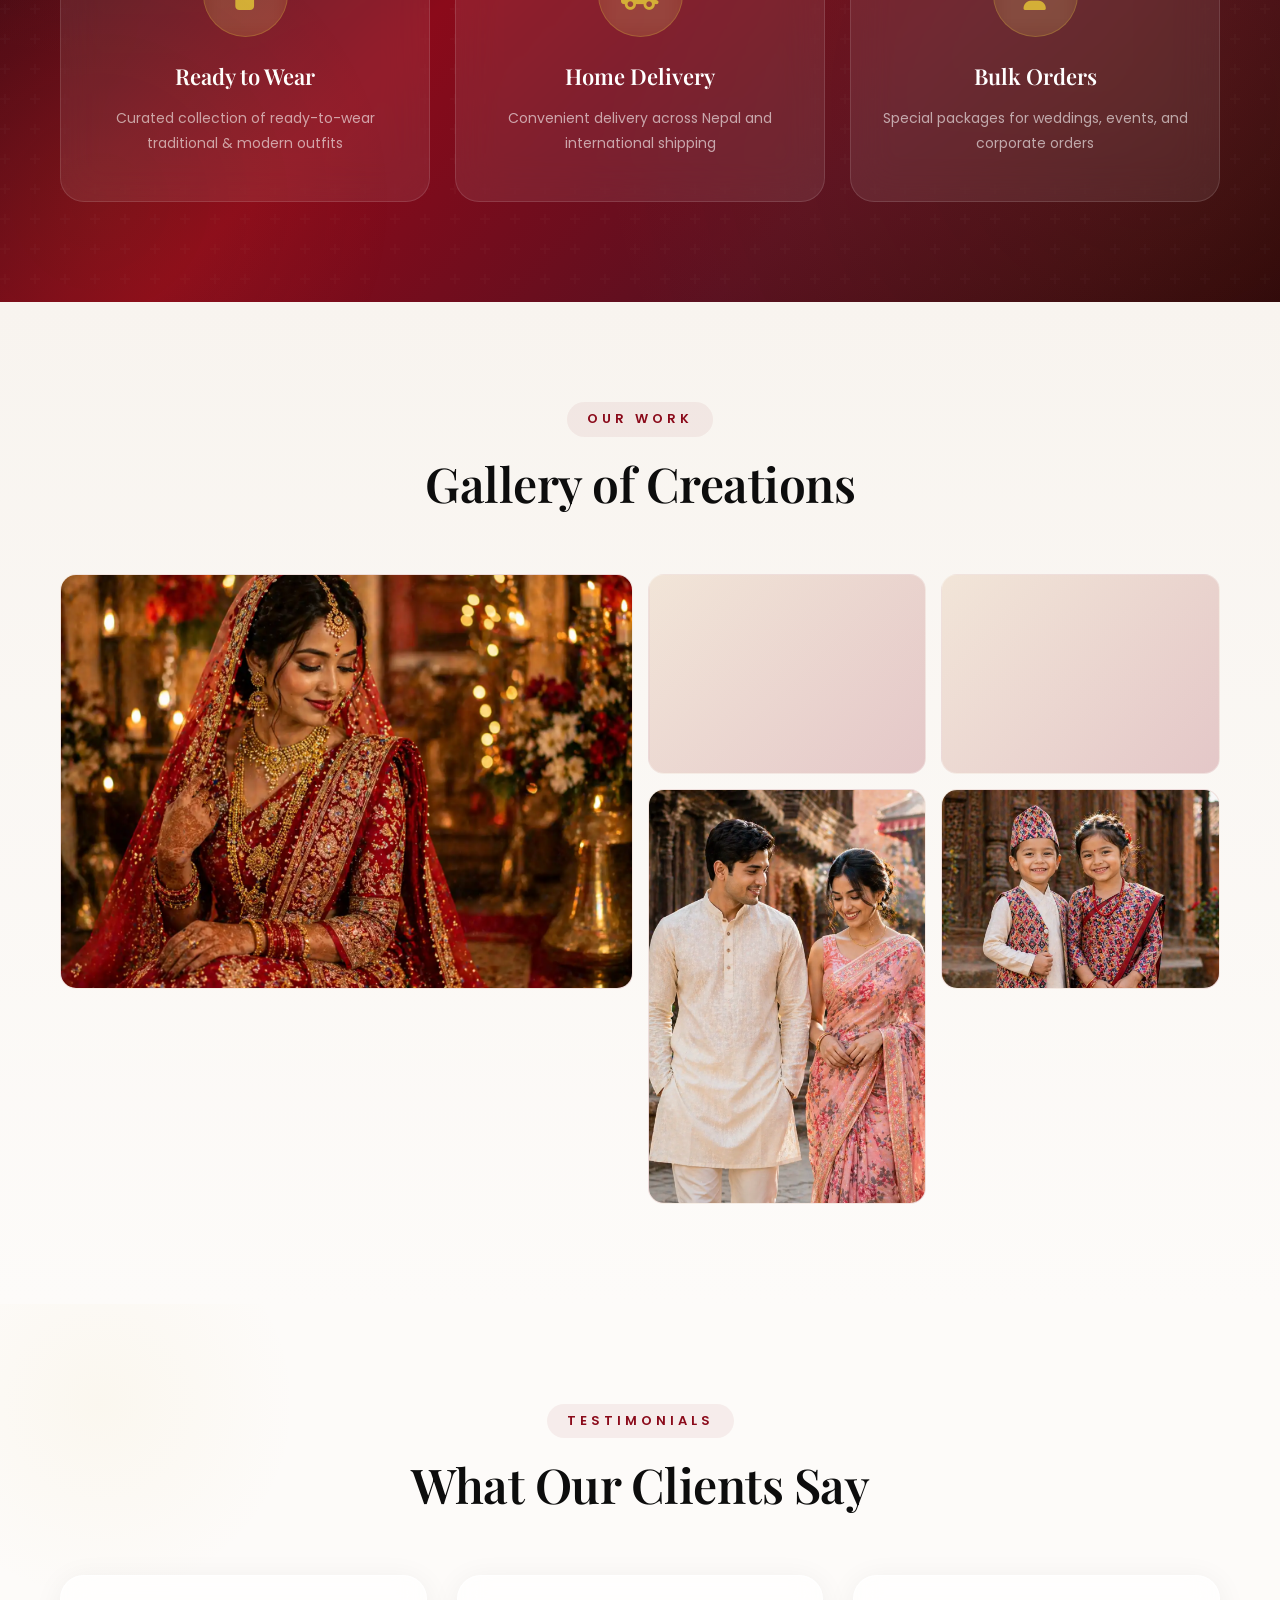
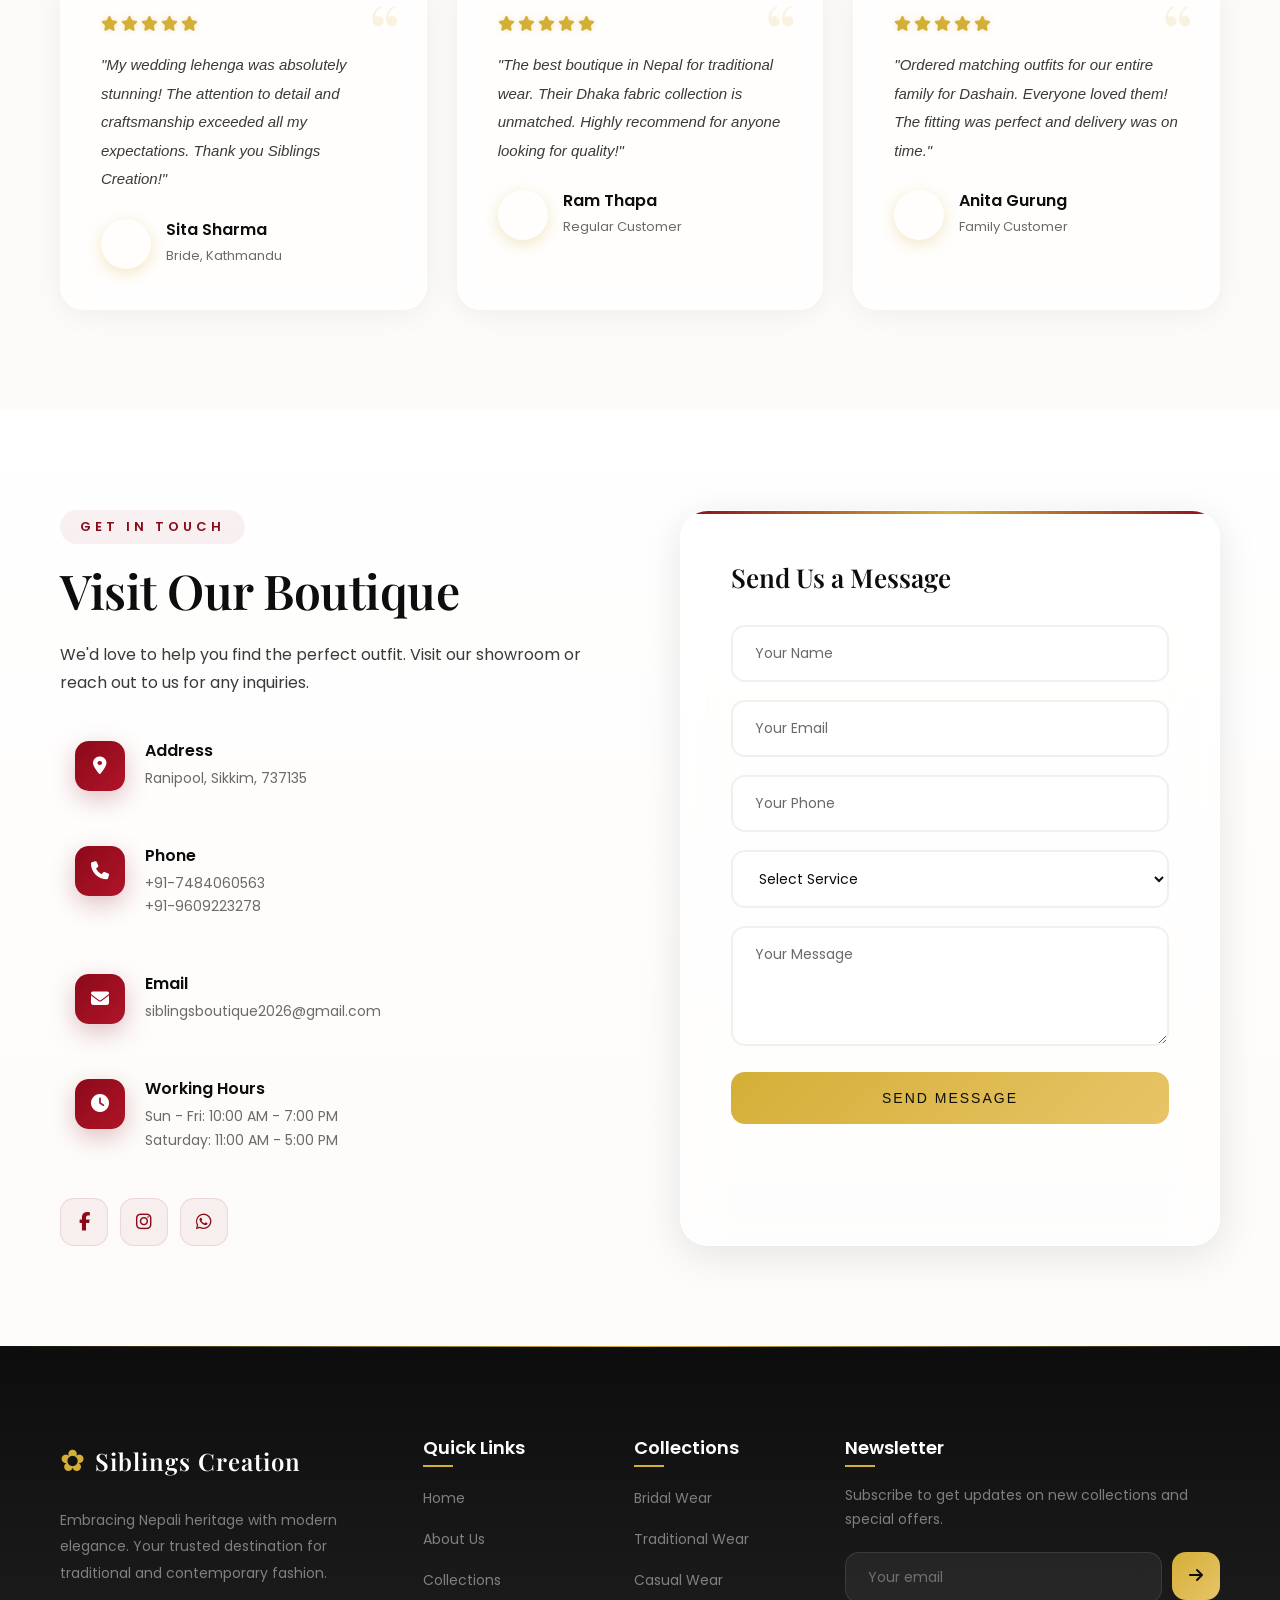
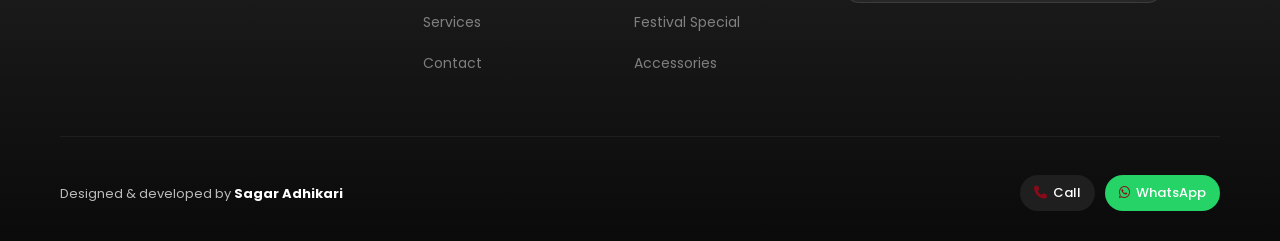
==== commit 0f4cf679: "few changes" ====
--- a/index.html
+++ b/index.html
@@ -64,7 +64,7 @@
           Embracing Nepali Heritage with Modern Elegance
         </p>
         <div class="hero-buttons">
-          <a href="#collections" class="btn btn-primary">Explore Collections</a>
+          <a href="/collection" class="btn btn-primary">Explore Collections</a>
           <a href="#contact" class="btn btn-secondary">Book Appointment</a>
         </div>
       </div>
@@ -167,7 +167,7 @@
                 Authentic Nepali attire including Gunyu Choli, Daura Suruwal &
                 more
               </p>
-              <a href="#" class="card-link"
+              <a href="/collection" class="card-link"
                 >View Collection <i class="fas fa-arrow-right"></i
               ></a>
             </div>
@@ -184,7 +184,7 @@
             <div class="card-content">
               <h3>Casual Elegance</h3>
               <p>Modern fusion wear perfect for everyday sophistication</p>
-              <a href="" class="card-link"
+              <a href="/collection" class="card-link"
                 >View Collection <i class="fas fa-arrow-right"></i
               ></a>
             </div>
@@ -201,7 +201,7 @@
             <div class="card-content">
               <h3>Festival Special</h3>
               <p>Celebrate Dashain, Tihar & special occasions in style</p>
-              <a href="#" class="card-link"
+              <a href="/collection" class="card-link"
                 >View Collection <i class="fas fa-arrow-right"></i
               ></a>
             </div>
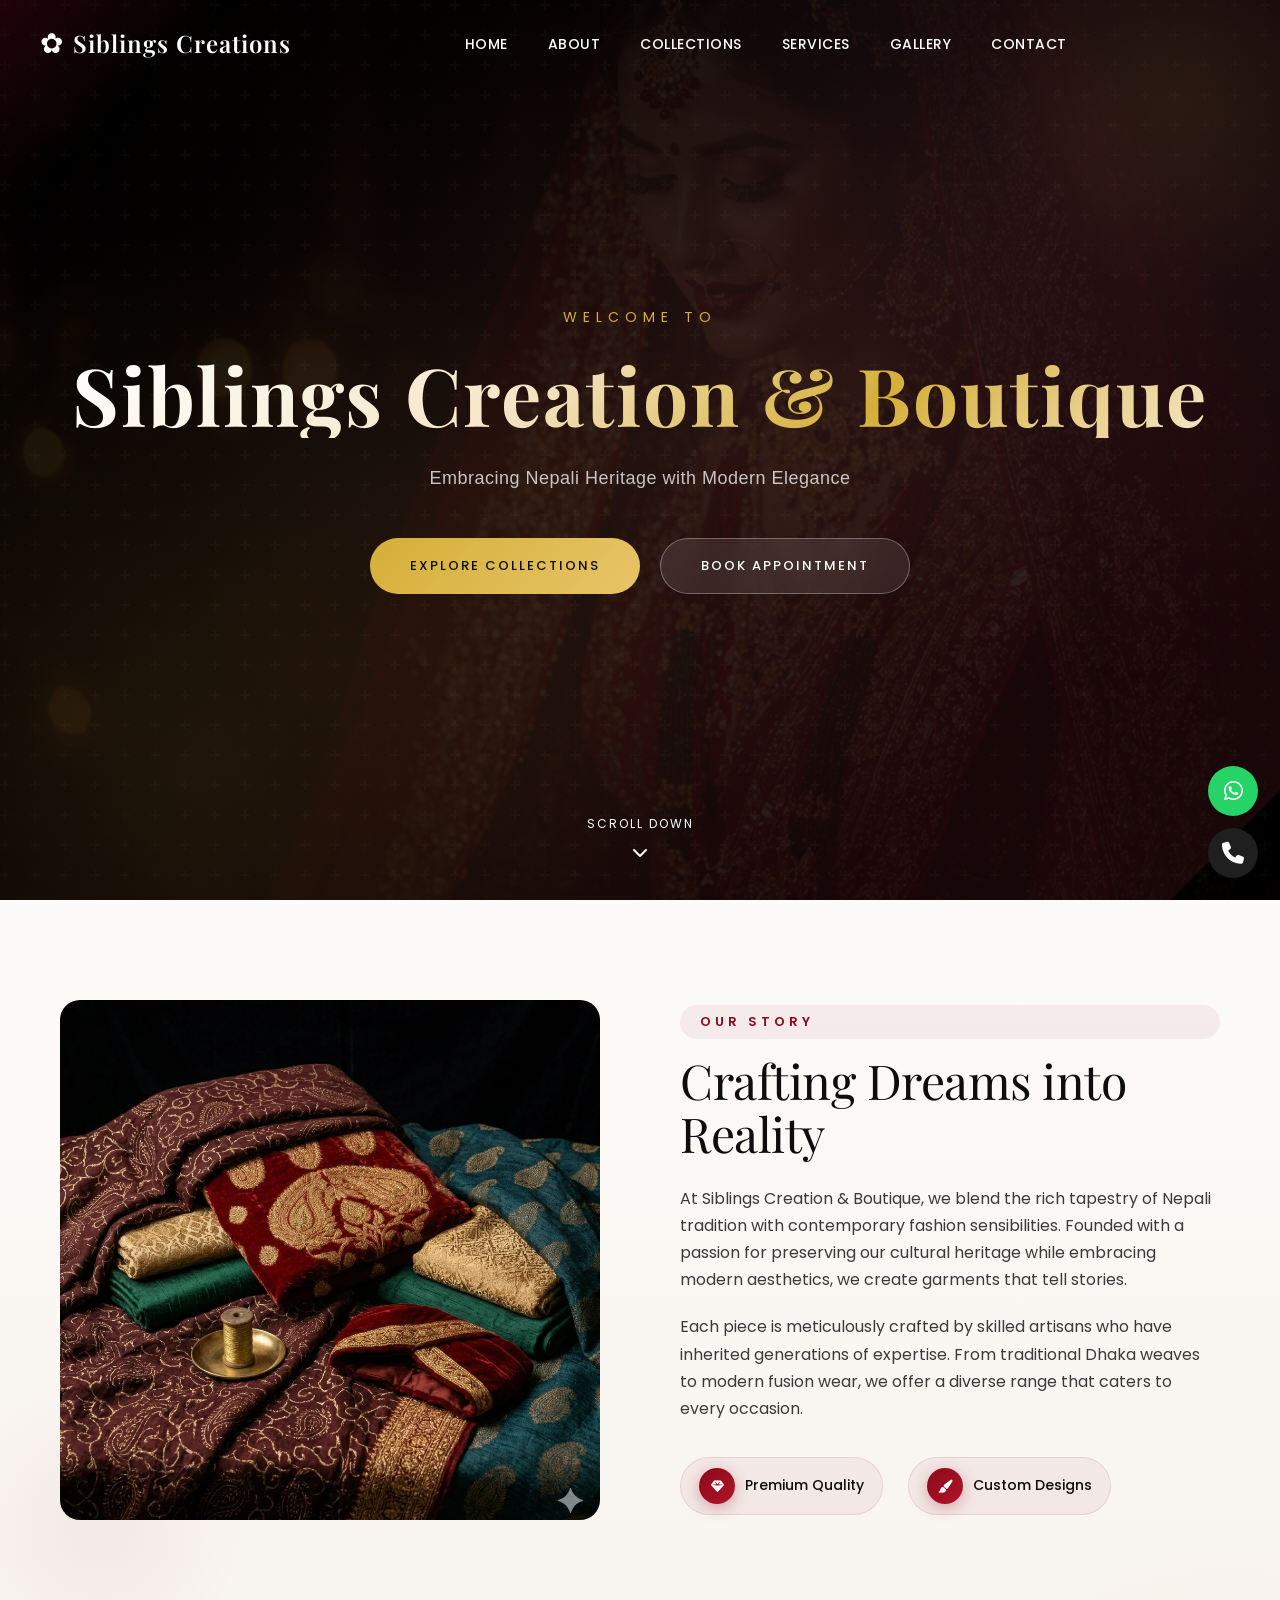
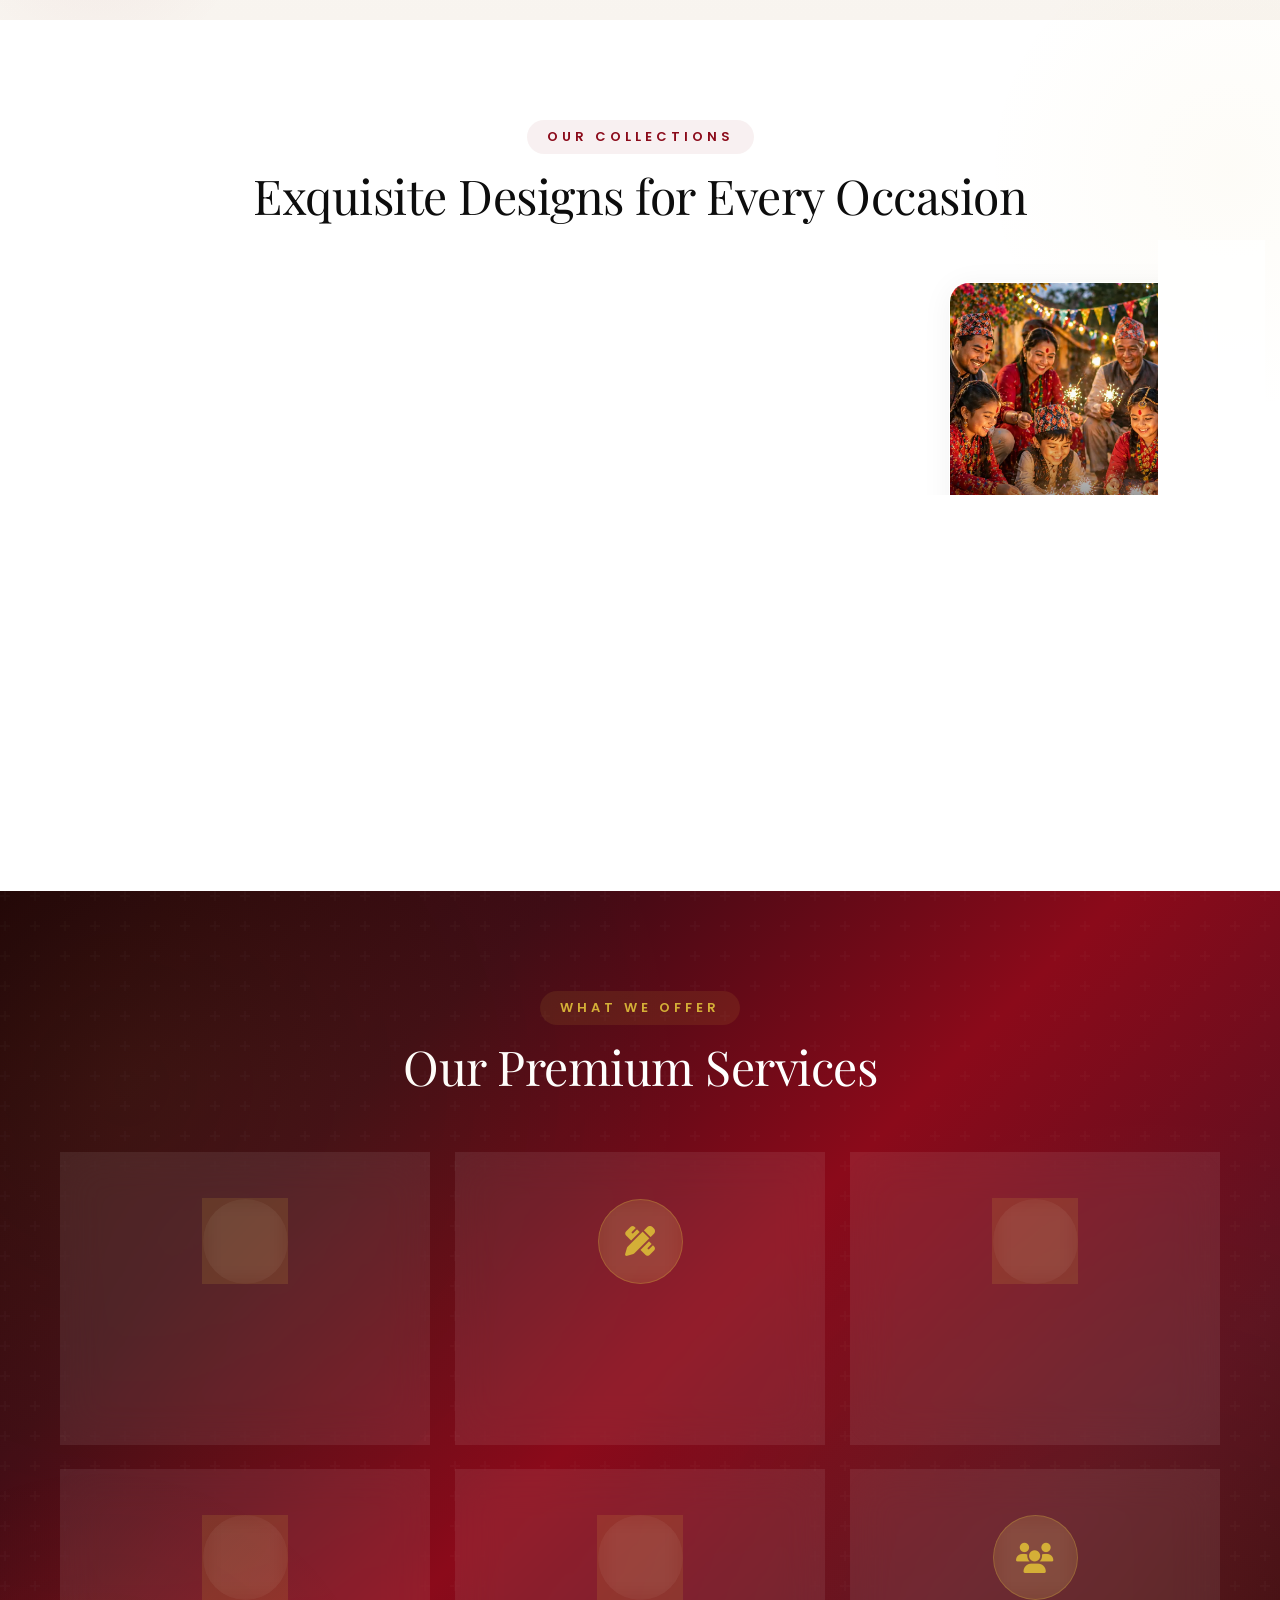
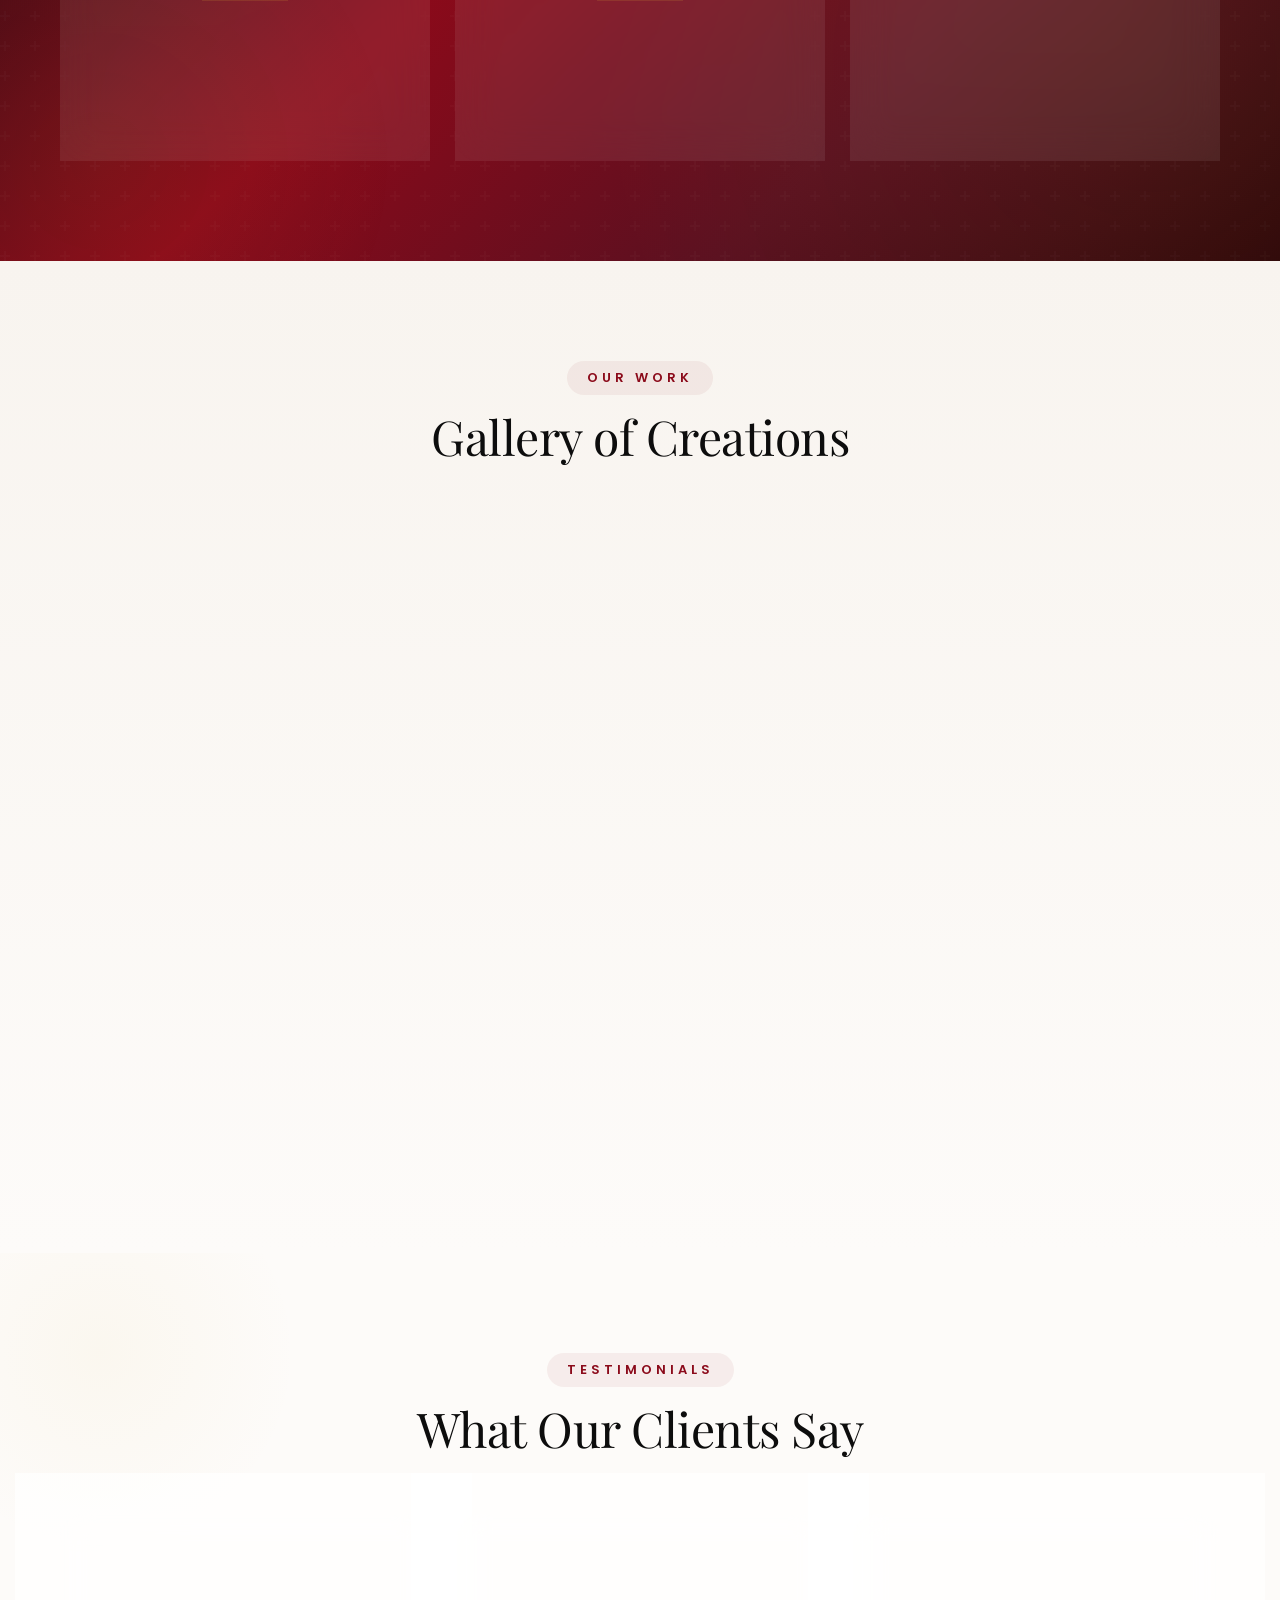
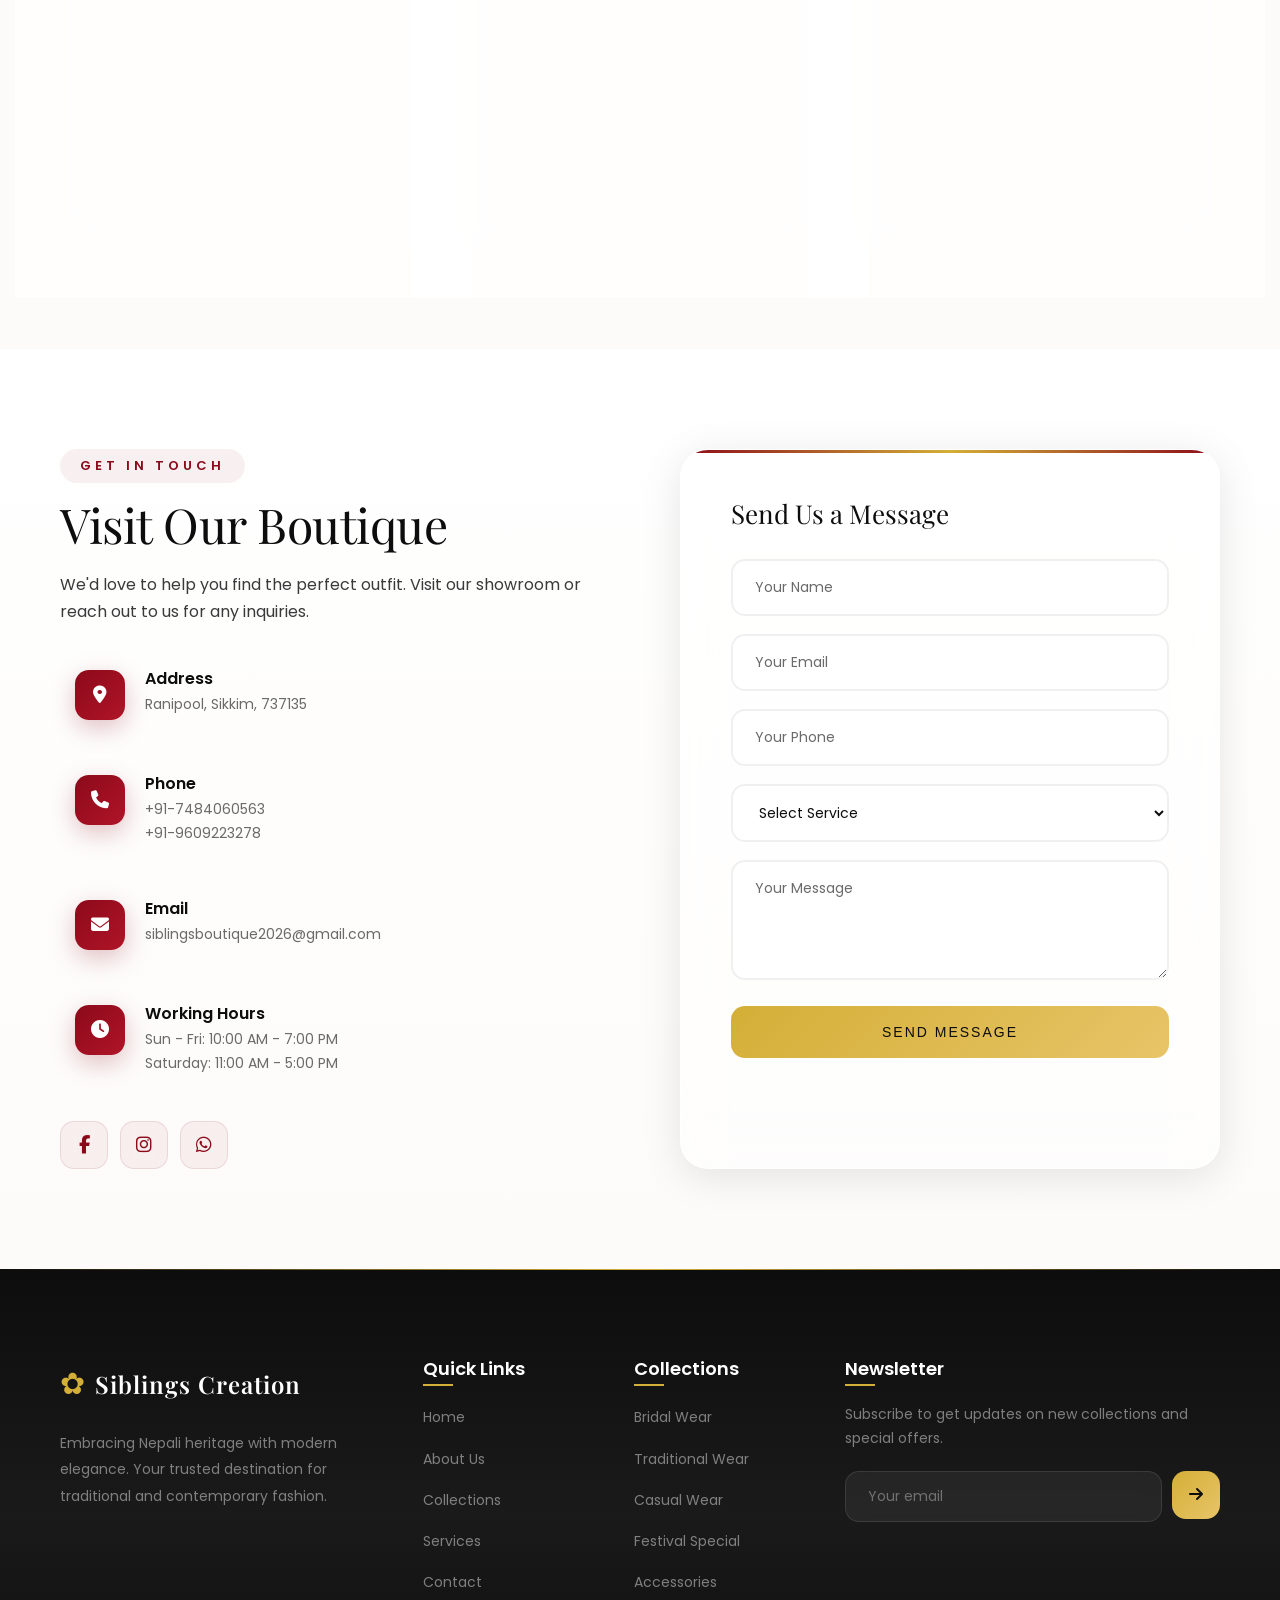
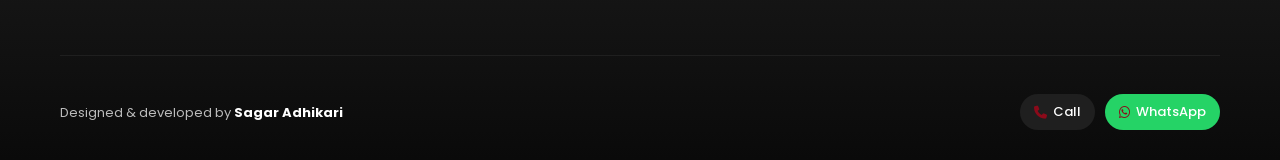
==== commit a0dfa6af: "ui fixes" ====
--- a/index.html
+++ b/index.html
@@ -718,6 +718,8 @@
       defer
     ></script>
     <script type="module">
+
+      
       // Navbar scroll effect
       window.addEventListener("scroll", function () {
         const navbar = document.querySelector(".navbar");
--- a/assets/style.css
+++ b/assets/style.css
@@ -156,8 +156,9 @@
 h5,
 h6 {
   font-family: var(--font-heading);
-  font-weight: 600;
-  line-height: 1.3;
+  font-weight: 400;
+
+  line-height: 1.1;
 }
 
 a {
@@ -1018,7 +1019,7 @@
 
 .filter-select::after {
   content: "\f107";
-  font-family: "Font Awesome 6 Free";
+  /* font-family: "Font Awesome 6 Free"; */
   font-weight: 900;
   position: absolute;
   right: 12px;
@@ -1160,9 +1161,11 @@
   justify-content: center;
   width: 100%;
   height: 36px;
-  border: 1px solid #d4d5d9;
+
+  border: 0.001rem solid #c1d8ca;
+  color: #105d2c;
+  border-radius: 5px;
   background: #fff;
-  color: #282c3f;
   text-decoration: none;
   font-size: 11px;
   font-weight: 600;
@@ -1547,7 +1550,7 @@
   top: 15px;
   right: 25px;
   font-size: 80px;
-  font-family: var(--font-heading);
+  /* font-family: var(--font-heading); */
   color: rgba(212, 175, 55, 0.15);
   line-height: 1;
 }
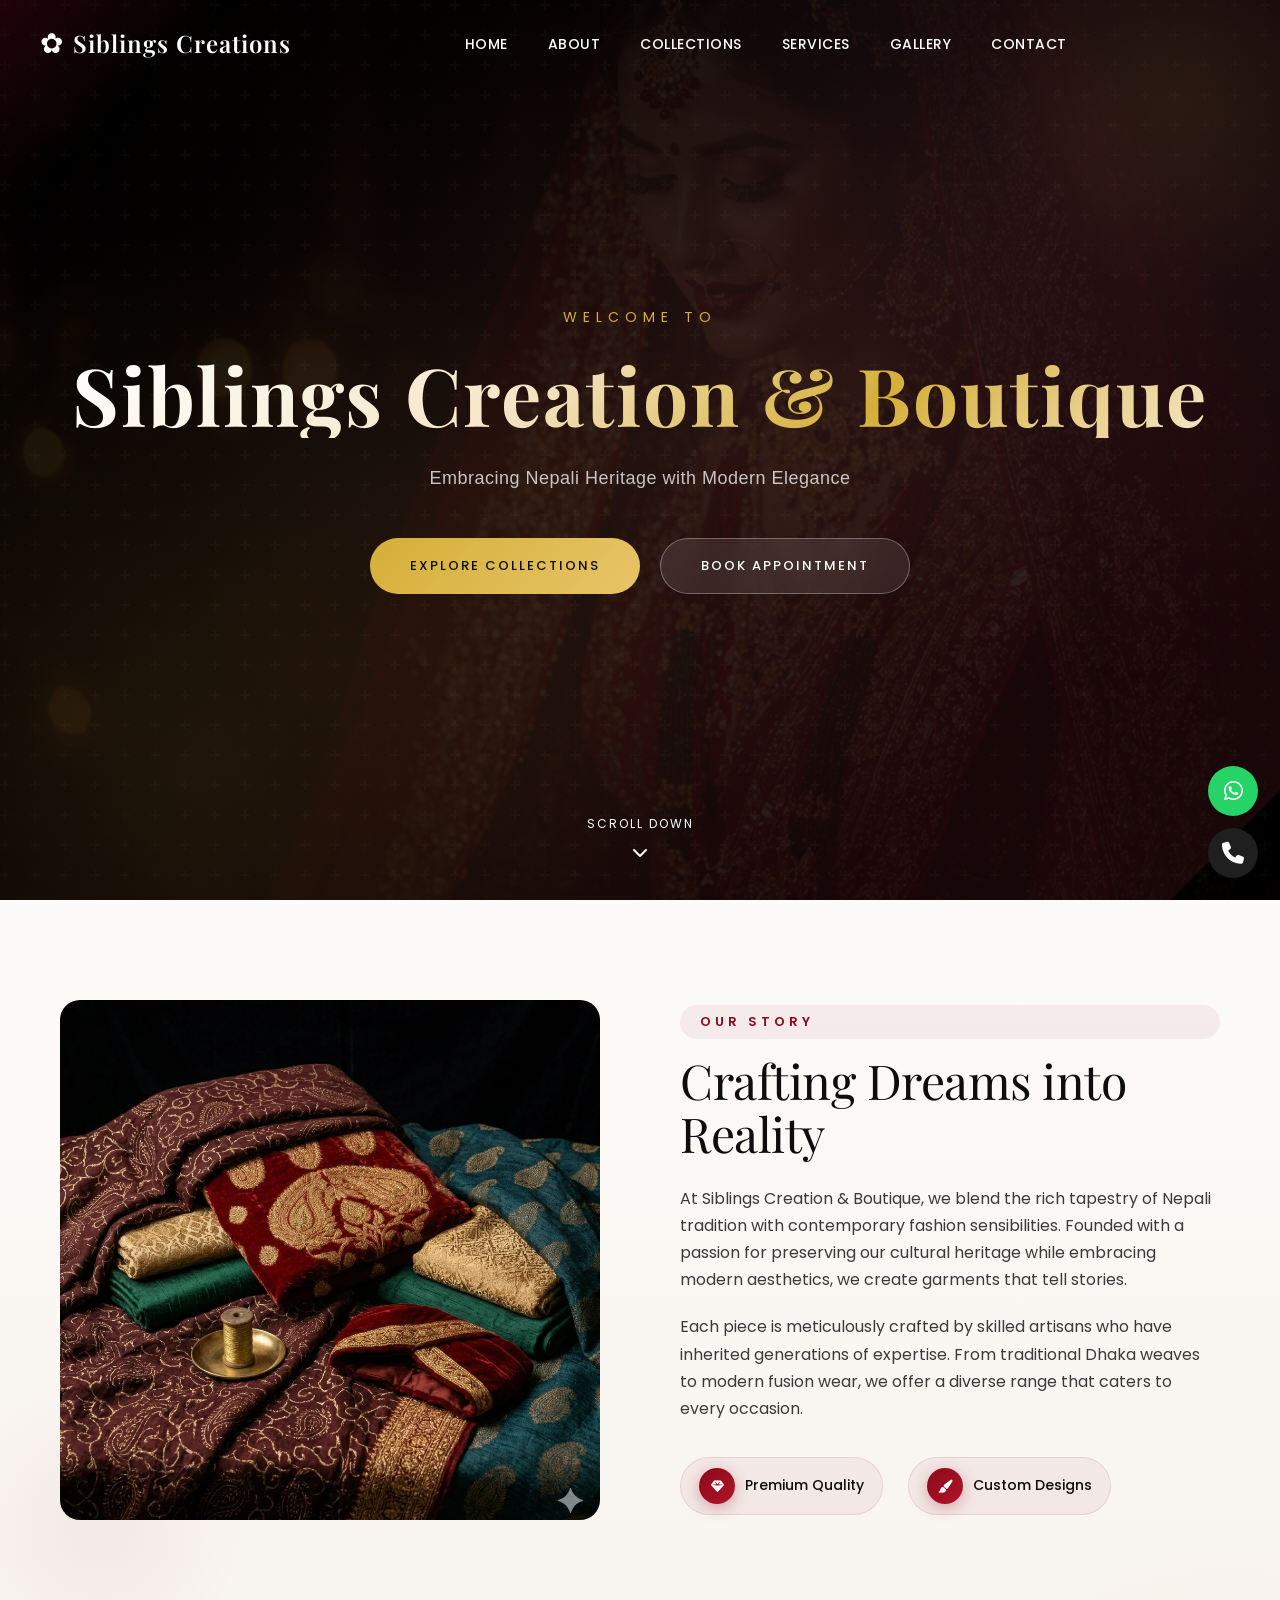
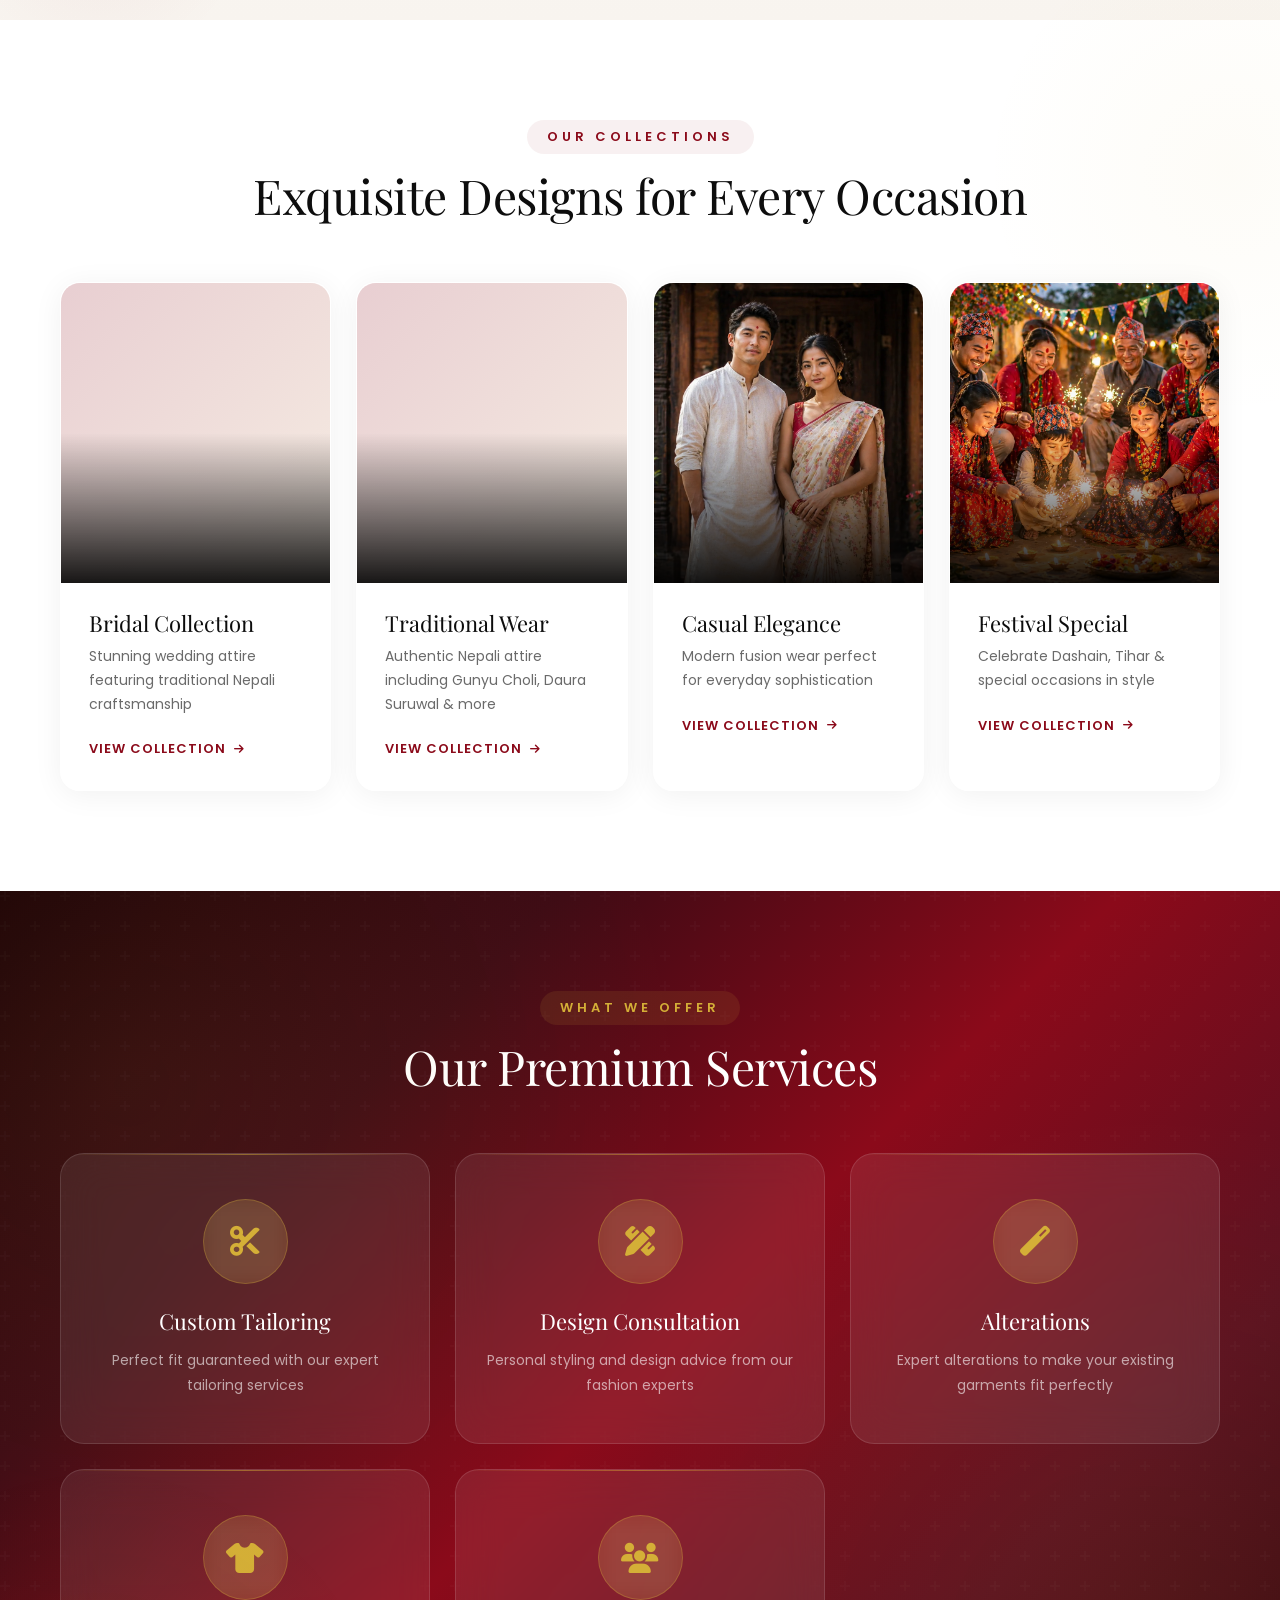
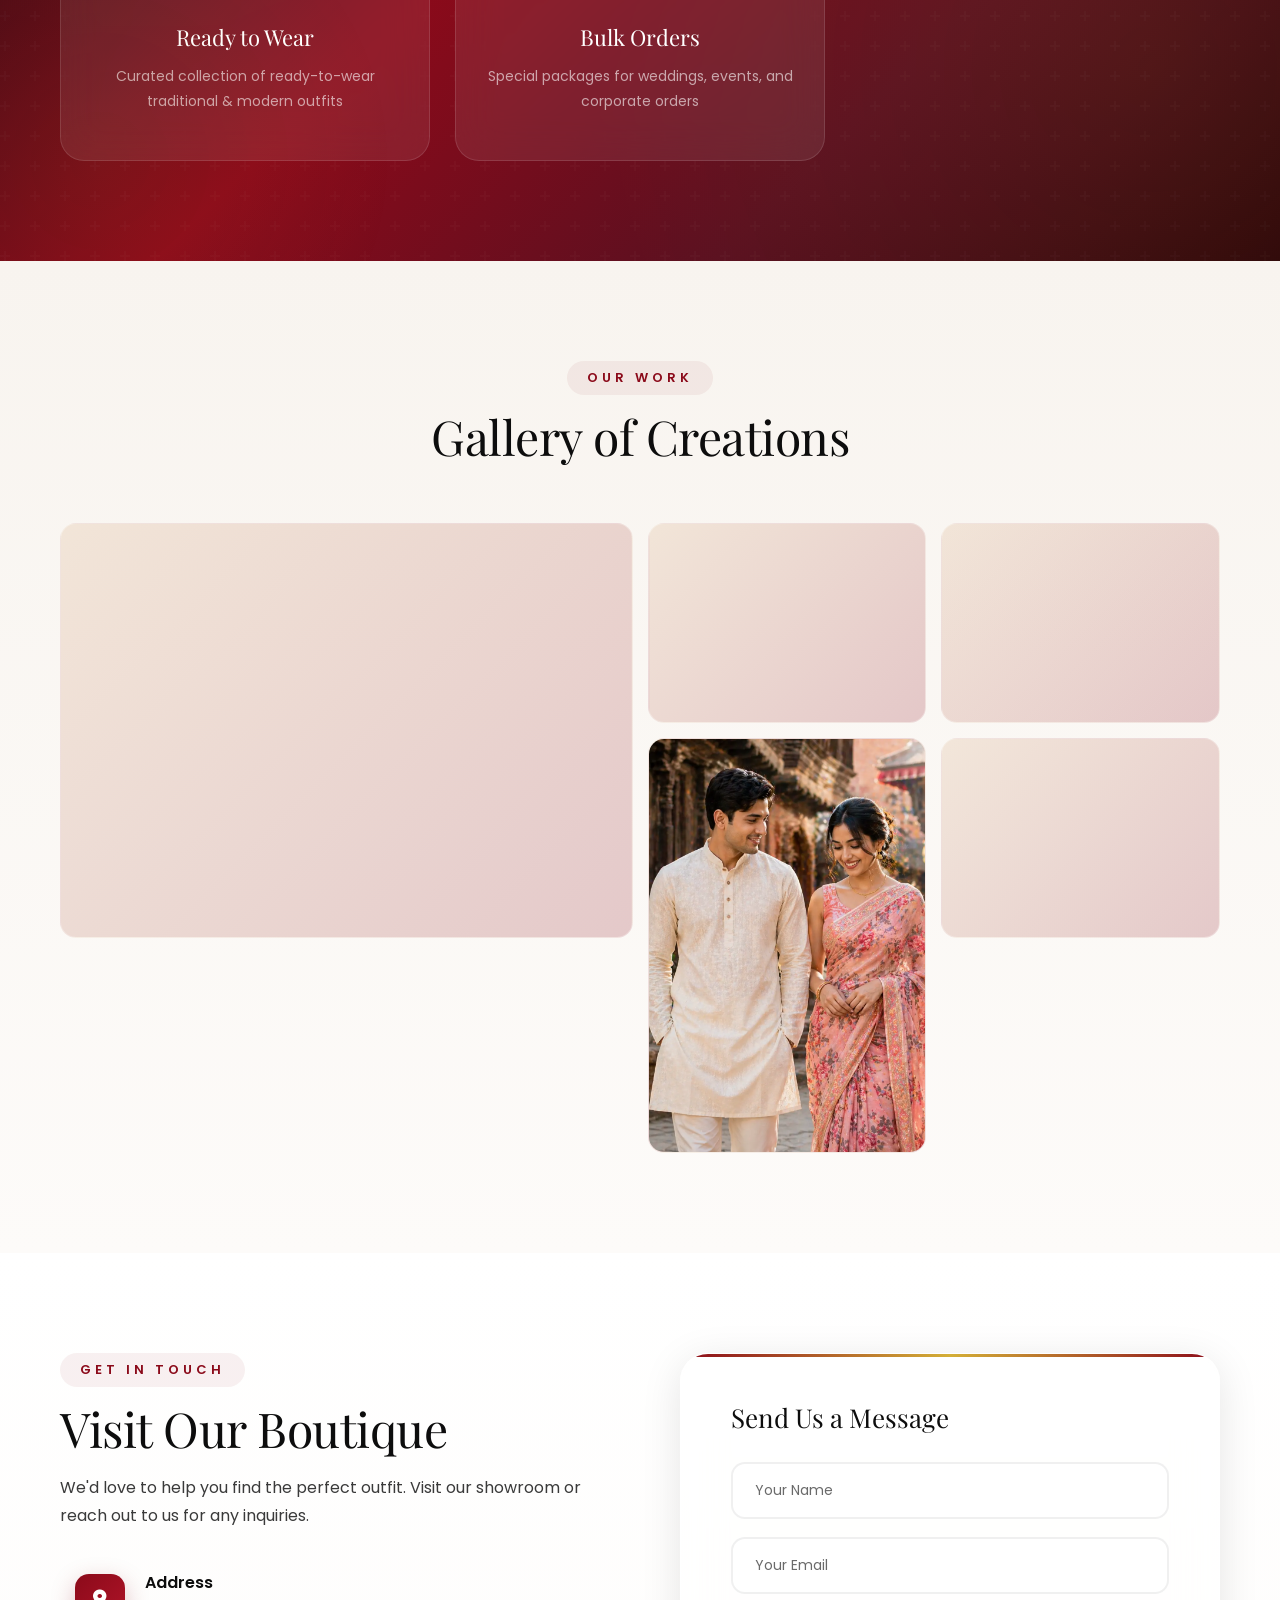
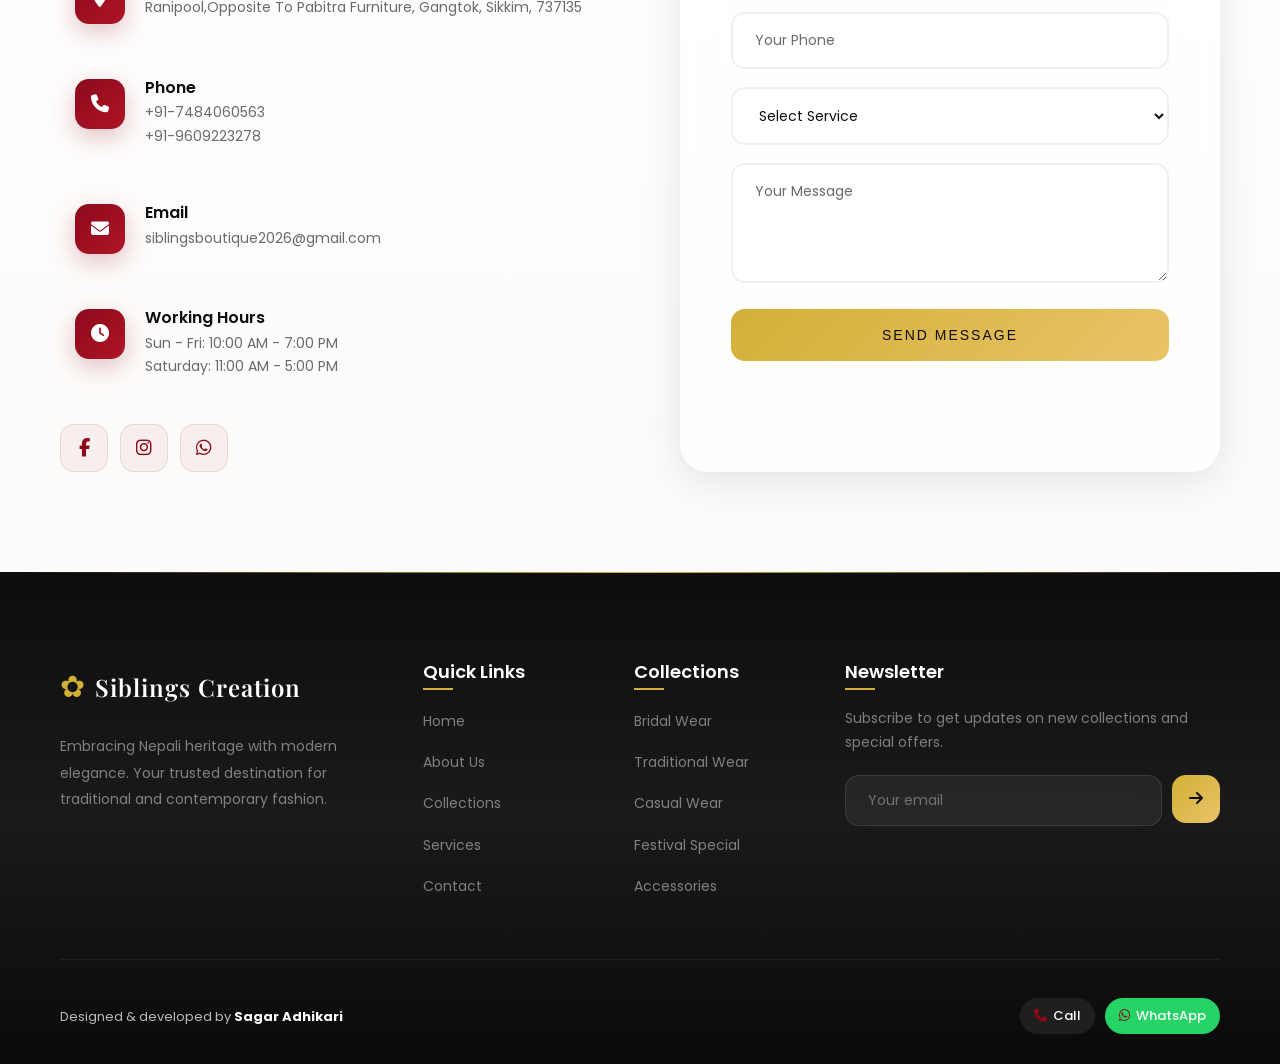
==== commit 6cac51b3: "minor fixes" ====
--- a/index.html
+++ b/index.html
@@ -3,7 +3,7 @@
   <head>
     <meta charset="UTF-8" />
     <meta name="viewport" content="width=device-width, initial-scale=1.0" />
-    <title>Siblings Creation & Boutique | Nepali Fashion House</title>
+    <title>Siblings Creation & Boutique | Sikkim Fashion House</title>
     <link rel="stylesheet" href="assets/style.css" />
     <!-- Load the banner image very fast -->
     <link
@@ -250,13 +250,13 @@
               Curated collection of ready-to-wear traditional & modern outfits
             </p>
           </div>
-          <div class="service-card">
+          <!-- <div class="service-card">
             <div class="service-icon">
               <i class="fas fa-truck"></i>
             </div>
             <h3>Home Delivery</h3>
             <p>Convenient delivery across Nepal and international shipping</p>
-          </div>
+          </div> -->
           <div class="service-card">
             <div class="service-icon">
               <i class="fas fa-users"></i>
@@ -376,7 +376,7 @@
     </section>
 
     <!-- Testimonials Section -->
-    <section class="testimonials">
+    <!-- <section class="testimonials">
       <div class="container">
         <div class="section-header">
           <span class="section-subtitle">Testimonials</span>
@@ -463,7 +463,7 @@
           </div>
         </div>
       </div>
-    </section>
+    </section> -->
 
     <!-- Contact Section -->
     <section id="contact" class="contact">
@@ -481,7 +481,10 @@
                 <i class="fas fa-map-marker-alt"></i>
                 <div>
                   <h4>Address</h4>
-                  <p>Ranipool, Sikkim, 737135</p>
+                  <p>
+                    Ranipool,Opposite To Pabitra Furniture, Gangtok, Sikkim,
+                    737135
+                  </p>
                 </div>
               </div>
               <div class="info-item">
@@ -718,8 +721,6 @@
       defer
     ></script>
     <script type="module">
-
-      
       // Navbar scroll effect
       window.addEventListener("scroll", function () {
         const navbar = document.querySelector(".navbar");
--- a/assets/style.css
+++ b/assets/style.css
@@ -1003,34 +1003,51 @@
   appearance: none;
   -webkit-appearance: none;
   -moz-appearance: none;
-  border: 1px solid rgb(243, 243, 243);
-  background-color: #ffffff;
-  /* background-image: url("data:image/svg+xml,%3Csvg xmlns='http://www.w3.org/2000/svg' width='16' height='16' fill='none' stroke='%23555555' stroke-width='1.6' stroke-linecap='round' stroke-linejoin='round'%3E%3Cpath d='M6 2h4l1 4h-6l1-4z'/%3E%3Cpath d='M3 6h10l-4 4v4l-2-1v-3l-4-4z'/%3E%3C/svg%3E"); */
-  background-repeat: no-repeat;
-  background-position: 10px center;
-  color: #222222;
-  padding: 8px 36px 8px 34px;
+
+  border: 1px solid #ececec;
+  background: #fff;
+
+  color: #222;
+  padding: 9px 38px 9px 24px;
+
   border-radius: 999px;
+
   font-size: 12px;
   font-weight: 500;
   letter-spacing: 0.3px;
+
   cursor: pointer;
-}
-
+  transition: 0.2s ease;
+
+  min-width: 110px;
+}
+
+/* Custom dropdown arrow */
 .filter-select::after {
-  content: "\f107";
-  /* font-family: "Font Awesome 6 Free"; */
-  font-weight: 900;
-  position: absolute;
-  right: 12px;
-  color: #555555;
+  content: "";
+  position: absolute;
+  right: 14px;
+  top: 50%;
+
+  width: 6px;
+  height: 6px;
+
+  border-right: 1.5px solid #8c8c8c;
+  border-bottom: 1.5px solid #747474;
+
+  transform: translateY(-65%) rotate(45deg);
+
   pointer-events: none;
-  font-size: 12px;
+}
+
+.filter-select select:hover {
+  border-color: #d9d9d9;
 }
 
 .filter-select select:focus {
   outline: none;
   border-color: #c8c8c8;
+  box-shadow: 0 0 0 3px rgba(0, 0, 0, 0.04);
 }
 
 .tab-btn,
@@ -1077,6 +1094,7 @@
   overflow: hidden;
   transition: 0.25s ease;
   position: relative;
+  border-radius: 6px;
 }
 
 .collection-item:hover {
